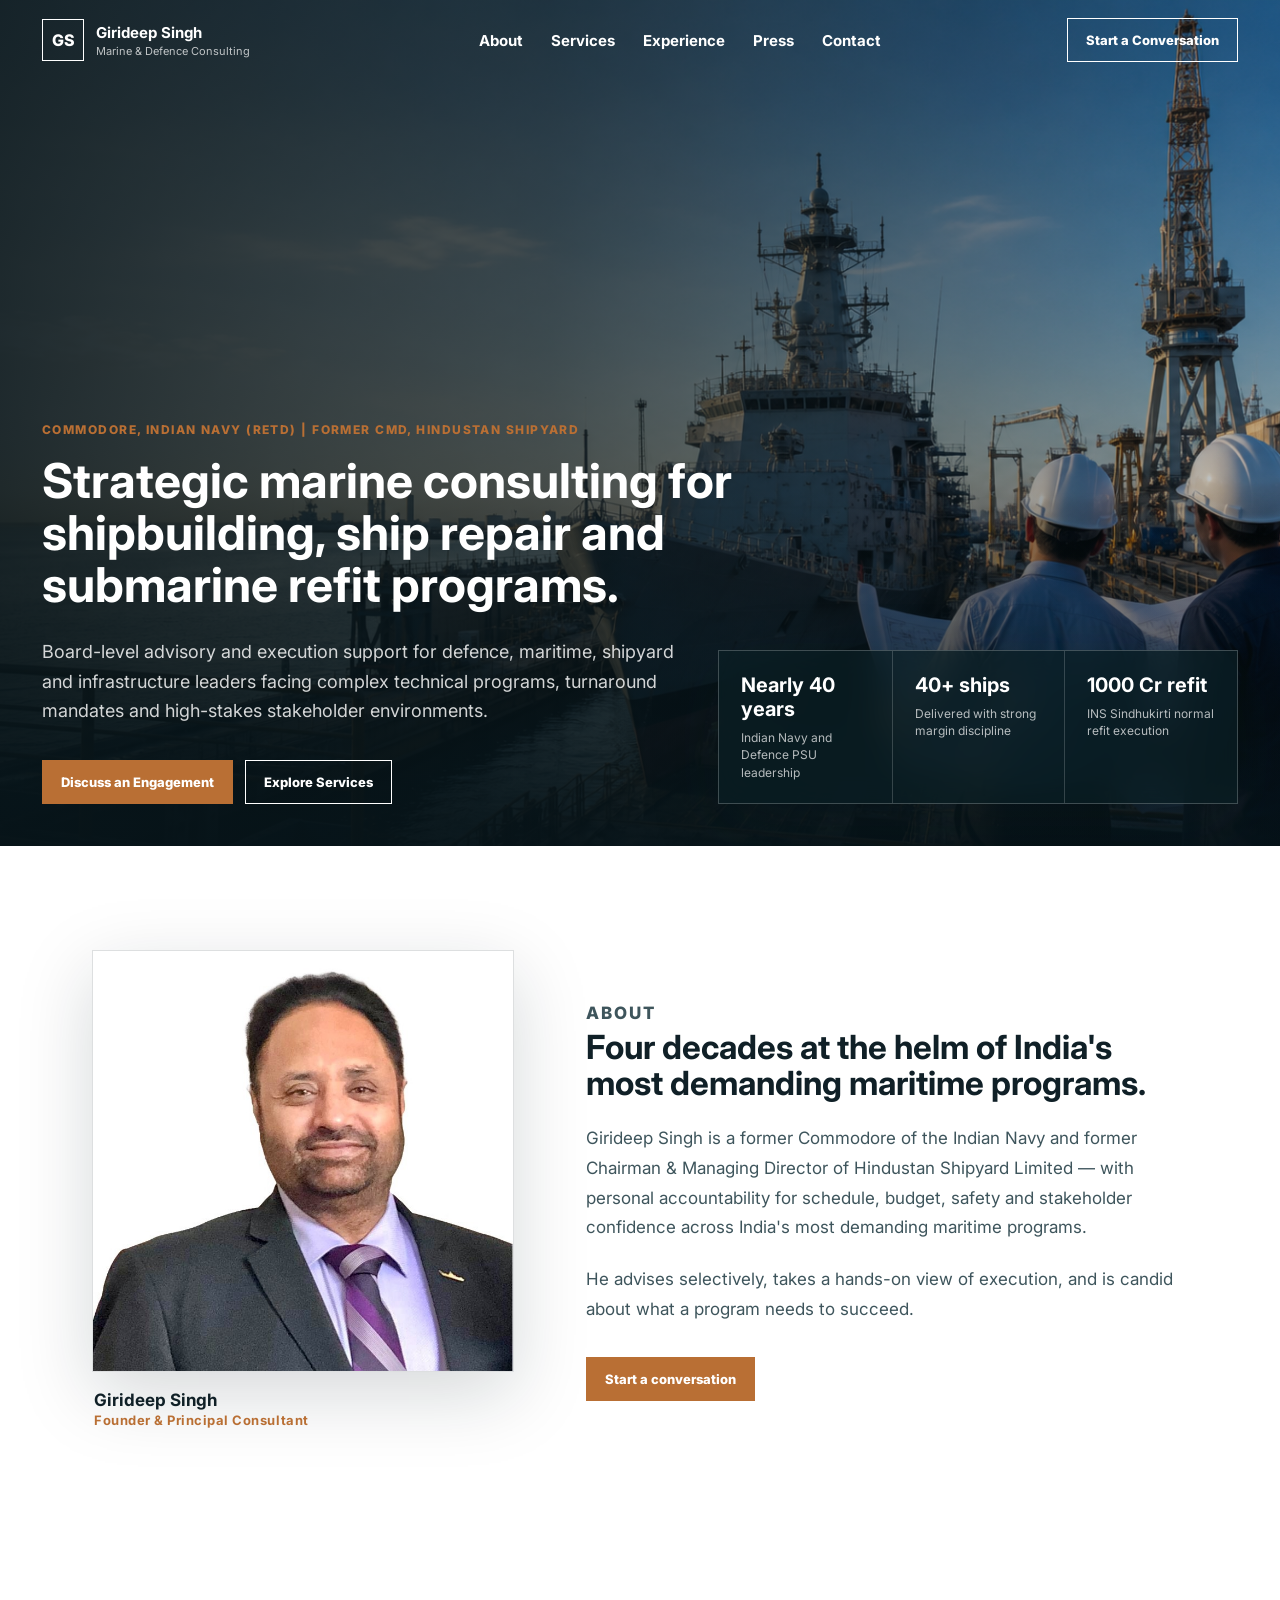
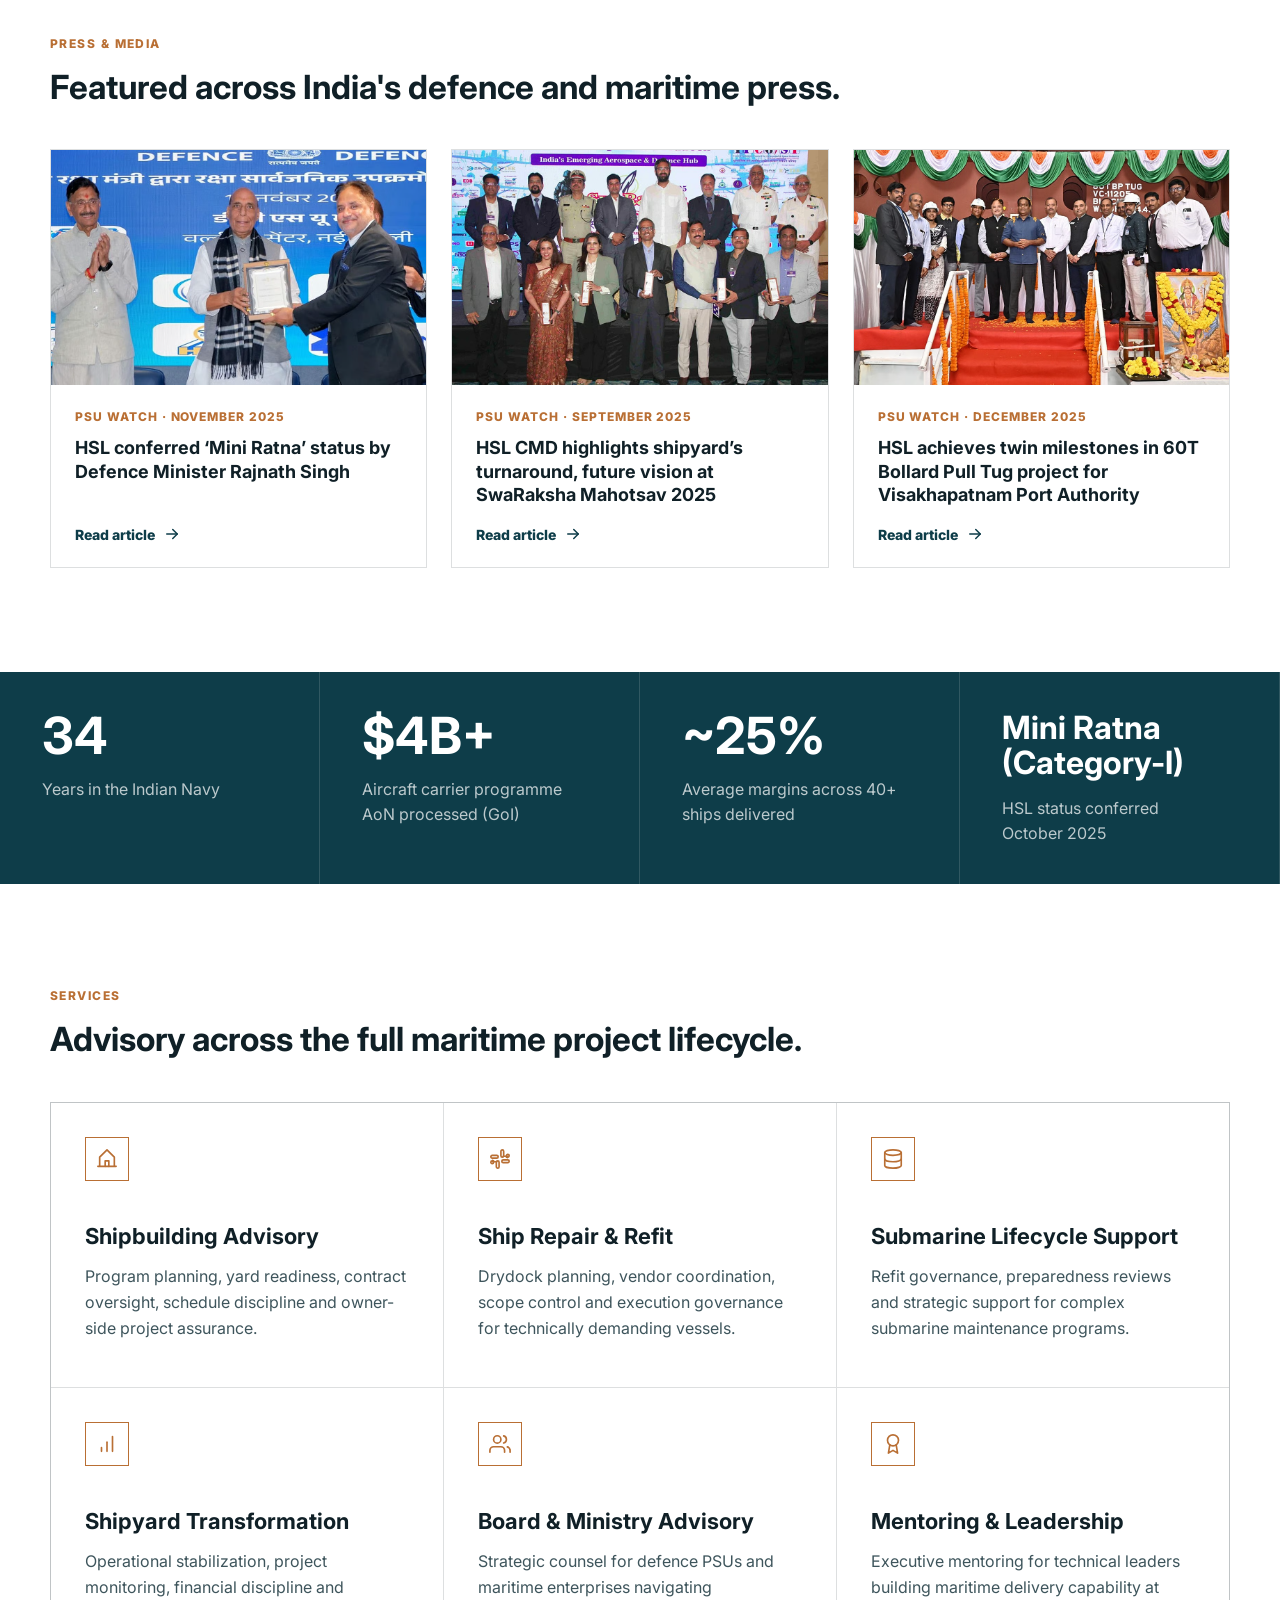
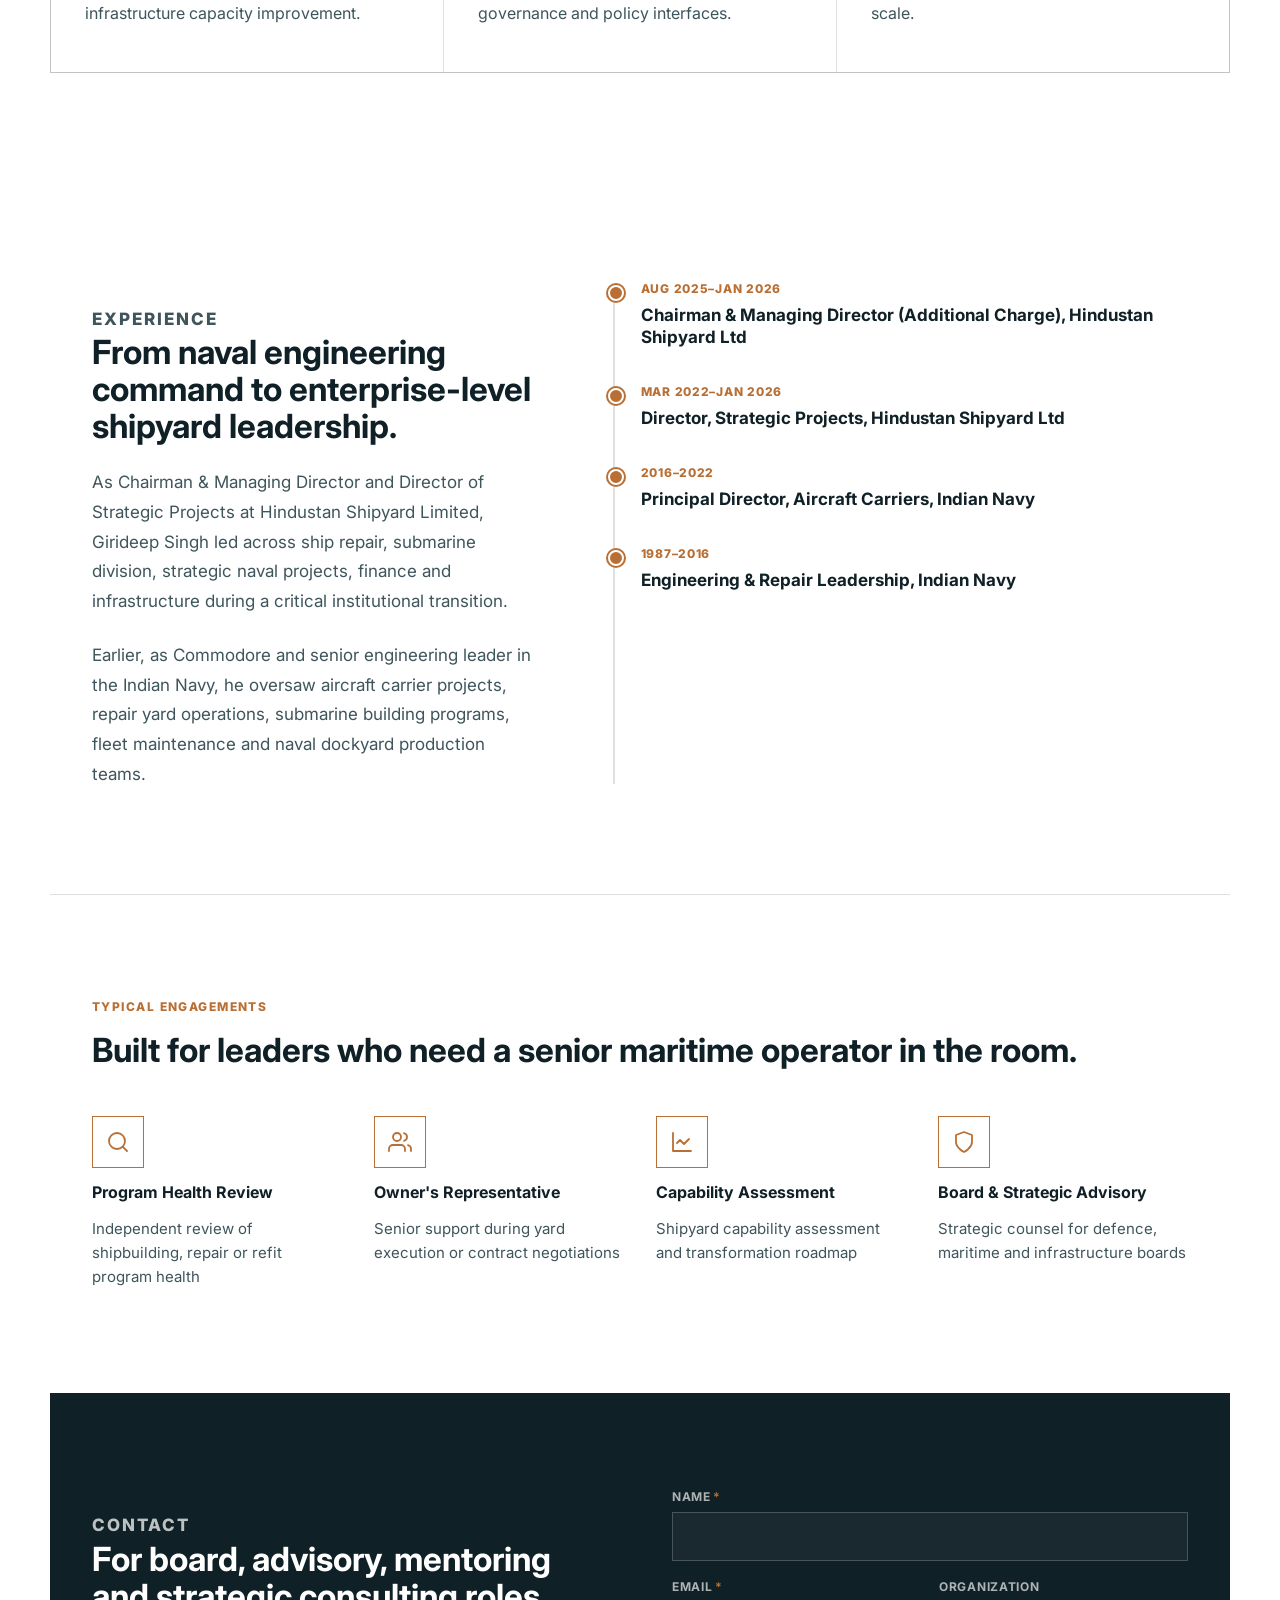
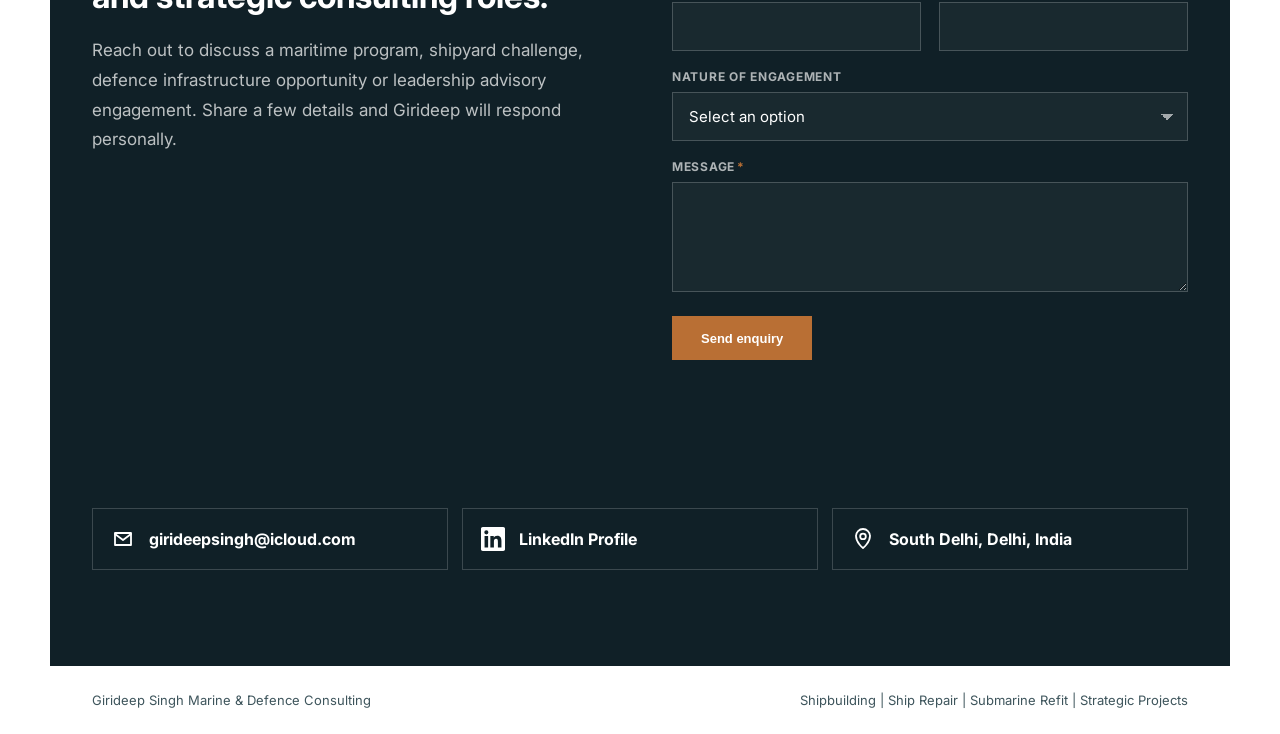
==== index.html @ 98d208cf "Redesign experience timeline with vertical line and copper dot markers Co-Authored-By: Claude Sonnet" ====
<!doctype html>
<html lang="en">
  <head>
    <meta charset="utf-8" />
    <meta name="viewport" content="width=device-width, initial-scale=1" />
    <title>Girideep Singh | Marine, Defence & Shipyard Consulting</title>
    <meta
      name="description"
      content="Board-level marine consulting for shipbuilding, ship repair, submarine refit, defence maritime projects, and shipyard transformation."
    />
    <link rel="preconnect" href="https://fonts.googleapis.com" />
    <link rel="preconnect" href="https://fonts.gstatic.com" crossorigin />
    <link
      href="https://fonts.googleapis.com/css2?family=Inter:wght@400;500;600;700;800&display=swap"
      rel="stylesheet"
    />
    <link rel="stylesheet" href="styles.css?v=16" />
  </head>
  <body>
    <header class="site-header" data-header>
      <a class="brand" href="#top" aria-label="Girideep Singh home">
        <span class="brand-mark">GS</span>
        <span>
          <strong>Girideep Singh</strong>
          <small>Marine & Defence Consulting</small>
        </span>
      </a>
      <nav class="nav" aria-label="Main navigation">
        <a href="#about">About</a>
        <a href="#services">Services</a>
        <a href="#experience">Experience</a>
        <a href="#press">Press</a>
        <a href="#contact">Contact</a>
      </nav>
      <a class="header-cta" href="#contact">Start a Conversation</a>
      <button class="menu-button" type="button" data-menu-button aria-label="Open menu">
        <span></span>
        <span></span>
      </button>
    </header>

    <main id="top">
      <section class="hero" aria-labelledby="hero-title">
        <img class="hero-image" src="assets/shipyard-hero.png" alt="Shipyard drydock with vessel repair work underway" />
        <div class="hero-scrim"></div>
        <div class="hero-content">
          <p class="eyebrow">Commodore, Indian Navy (Retd) | Former CMD, Hindustan Shipyard</p>
          <h1 id="hero-title">Strategic marine consulting for shipbuilding, ship repair and submarine refit programs.</h1>
          <p class="hero-copy">
            Board-level advisory and execution support for defence, maritime, shipyard and infrastructure leaders facing
            complex technical programs, turnaround mandates and high-stakes stakeholder environments.
          </p>
          <div class="hero-actions">
            <a class="button primary" href="#contact">Discuss an Engagement</a>
            <a class="button secondary" href="#services">Explore Services</a>
          </div>
        </div>
        <aside class="hero-panel" aria-label="Selected credentials">
          <div>
            <strong>Nearly 40 years</strong>
            <span>Indian Navy and Defence PSU leadership</span>
          </div>
          <div>
            <strong>40+ ships</strong>
            <span>Delivered with strong margin discipline</span>
          </div>
          <div>
            <strong>1000 Cr refit</strong>
            <span>INS Sindhukirti normal refit execution</span>
          </div>
        </aside>
      </section>

      <section class="section about" id="about" aria-labelledby="about-title">
        <figure class="about-portrait">
          <img src="assets/girideep-portrait.jpeg" alt="Portrait of Girideep Singh" width="560" height="560" />
          <figcaption>
            <strong>Girideep Singh</strong>
            <span>Founder &amp; Principal Consultant</span>
          </figcaption>
        </figure>
        <div class="about-copy">
          <p class="section-kicker">About</p>
          <h2 id="about-title">Four decades at the helm of India's most demanding maritime programs.</h2>
          <p>
            Girideep Singh is a former Commodore of the Indian Navy and former Chairman &amp; Managing Director of
            Hindustan Shipyard Limited &mdash; with personal accountability for schedule, budget, safety and
            stakeholder confidence across India's most demanding maritime programs.
          </p>
          <p>
            He advises selectively, takes a hands-on view of execution, and is candid about what a program needs to
            succeed.
          </p>
          <a class="button primary" href="#contact">Start a conversation</a>
        </div>
      </section>

      <section class="section press" id="press" aria-labelledby="press-title">
        <div class="section-heading">
          <p class="section-kicker">Press &amp; Media</p>
          <h2 id="press-title">Featured across India's defence and maritime press.</h2>
        </div>
        <!--
          TO ADD AN ARTICLE: duplicate one <article class="press-card"> block below and edit:
            1. href="..."           -> the full article URL
            2. img src="assets/..." -> add the image file to the assets/ folder, then point here
            3. img alt="..."        -> short description of the image
            4. .press-source        -> "Publication name · Month YYYY"
            5. <h3>                  -> the article headline
          Cards with no image yet will show a clean placeholder tile (no broken image).
        -->
        <div class="press-grid">
          <article class="press-card">
            <a
              href="https://psuwatch.com/defencewatch/hsl-conferred-mini-ratna-status-by-defence-minister-rajnath-singh"
              target="_blank"
              rel="noopener noreferrer"
            >
              <span class="press-thumb">
                <img
                  src="assets/mini_ratna_article_photo.avif"
                  alt="Hindustan Shipyard Limited conferred Mini Ratna status by Defence Minister Rajnath Singh"
                  loading="lazy"
                  onerror="this.remove()"
                />
              </span>
              <span class="press-body">
                <span class="press-source">PSU Watch · November 2025</span>
                <span class="press-headline">HSL conferred &lsquo;Mini Ratna&rsquo; status by Defence Minister Rajnath Singh</span>
                <span class="press-link">
                  Read article
                  <svg aria-hidden="true" viewBox="0 0 24 24"><path d="M5 12h14" /><path d="m13 6 6 6-6 6" /></svg>
                </span>
              </span>
            </a>
          </article>
          <article class="press-card">
            <a
              href="https://psuwatch.com/newsupdates/hsl-cmd-highlights-shipyards-turnaround-future-vision-at-swaraksha-mahotsav-2025"
              target="_blank"
              rel="noopener noreferrer"
            >
              <span class="press-thumb">
                <img
                  src="assets/hsl-vision.avif"
                  alt="HSL CMD Girideep Singh addressing SwaRaksha Mahotsav 2025"
                  loading="lazy"
                  onerror="this.remove()"
                />
              </span>
              <span class="press-body">
                <span class="press-source">PSU Watch · September 2025</span>
                <span class="press-headline">HSL CMD highlights shipyard&rsquo;s turnaround, future vision at SwaRaksha Mahotsav 2025</span>
                <span class="press-link">
                  Read article
                  <svg aria-hidden="true" viewBox="0 0 24 24"><path d="M5 12h14" /><path d="m13 6 6 6-6 6" /></svg>
                </span>
              </span>
            </a>
          </article>
          <article class="press-card">
            <a
              href="https://psuwatch.com/newsupdates/hsl-achieves-twin-milestones-in-60t-bollard-pull-tug-project-for-visakhapatnam-port-authority"
              target="_blank"
              rel="noopener noreferrer"
            >
              <span class="press-thumb">
                <img
                  src="assets/hsl-boat-tug.avif"
                  alt="HSL 60T bollard pull tug for Visakhapatnam Port Authority"
                  loading="lazy"
                  onerror="this.remove()"
                />
              </span>
              <span class="press-body">
                <span class="press-source">PSU Watch · December 2025</span>
                <span class="press-headline">HSL achieves twin milestones in 60T Bollard Pull Tug project for Visakhapatnam Port Authority</span>
                <span class="press-link">
                  Read article
                  <svg aria-hidden="true" viewBox="0 0 24 24"><path d="M5 12h14" /><path d="m13 6 6 6-6 6" /></svg>
                </span>
              </span>
            </a>
          </article>
        </div>
      </section>

      <section class="credentials" id="credentials" aria-label="Proof points">
        <div class="metric">
          <strong>34</strong>
          <span>Years in the Indian Navy</span>
        </div>
        <div class="metric">
          <strong>$4B+</strong>
          <span>Aircraft carrier programme AoN processed (GoI)</span>
        </div>
        <div class="metric">
          <strong>~25%</strong>
          <span>Average margins across 40+ ships delivered</span>
        </div>
        <div class="metric">
          <strong class="metric-text">Mini Ratna (Category-I)</strong>
          <span>HSL status conferred October 2025</span>
        </div>
      </section>

      <section class="section services" id="services" aria-labelledby="services-title">
        <div class="section-heading">
          <p class="section-kicker">Services</p>
          <h2 id="services-title">Advisory across the full maritime project lifecycle.</h2>
        </div>
        <div class="service-grid">
          <article class="service-card">
            <span class="service-icon" aria-hidden="true">
              <svg viewBox="0 0 24 24"><path d="M2 20h20M4 20V10l8-8 8 8v10"/><path d="M10 20v-6h4v6"/></svg>
            </span>
            <h3>Shipbuilding Advisory</h3>
            <p>Program planning, yard readiness, contract oversight, schedule discipline and owner-side project assurance.</p>
          </article>
          <article class="service-card">
            <span class="service-icon" aria-hidden="true">
              <svg viewBox="0 0 24 24"><path d="M14.5 10c-.83 0-1.5-.67-1.5-1.5v-5c0-.83.67-1.5 1.5-1.5s1.5.67 1.5 1.5v5c0 .83-.67 1.5-1.5 1.5z"/><path d="M20.5 10H19V8.5c0-.83.67-1.5 1.5-1.5s1.5.67 1.5 1.5-.67 1.5-1.5 1.5z"/><path d="M9.5 14c.83 0 1.5.67 1.5 1.5v5c0 .83-.67 1.5-1.5 1.5S8 21.33 8 20.5v-5c0-.83.67-1.5 1.5-1.5z"/><path d="M3.5 14H5v1.5c0 .83-.67 1.5-1.5 1.5S2 16.33 2 15.5 2.67 14 3.5 14z"/><path d="M14 14.5c0-.83.67-1.5 1.5-1.5h5c.83 0 1.5.67 1.5 1.5s-.67 1.5-1.5 1.5h-5c-.83 0-1.5-.67-1.5-1.5z"/><path d="M15.5 9H20v1.5"/><path d="M10 9.5c0 .83-.67 1.5-1.5 1.5h-5C2.67 11 2 10.33 2 9.5S2.67 8 3.5 8h5c.83 0 1.5.67 1.5 1.5z"/><path d="M8.5 15H4v-1.5"/></svg>
            </span>
            <h3>Ship Repair &amp; Refit</h3>
            <p>Drydock planning, vendor coordination, scope control and execution governance for technically demanding vessels.</p>
          </article>
          <article class="service-card">
            <span class="service-icon" aria-hidden="true">
              <svg viewBox="0 0 24 24"><ellipse cx="12" cy="5" rx="9" ry="3"/><path d="M3 5v14c0 1.66 4.03 3 9 3s9-1.34 9-3V5"/><path d="M3 12c0 1.66 4.03 3 9 3s9-1.34 9-3"/></svg>
            </span>
            <h3>Submarine Lifecycle Support</h3>
            <p>Refit governance, preparedness reviews and strategic support for complex submarine maintenance programs.</p>
          </article>
          <article class="service-card">
            <span class="service-icon" aria-hidden="true">
              <svg viewBox="0 0 24 24"><path d="M12 20V10"/><path d="M18 20V4"/><path d="M6 20v-4"/></svg>
            </span>
            <h3>Shipyard Transformation</h3>
            <p>Operational stabilization, project monitoring, financial discipline and infrastructure capacity improvement.</p>
          </article>
          <article class="service-card">
            <span class="service-icon" aria-hidden="true">
              <svg viewBox="0 0 24 24"><path d="M17 21v-2a4 4 0 0 0-4-4H5a4 4 0 0 0-4 4v2"/><circle cx="9" cy="7" r="4"/><path d="M23 21v-2a4 4 0 0 0-3-3.87"/><path d="M16 3.13a4 4 0 0 1 0 7.75"/></svg>
            </span>
            <h3>Board &amp; Ministry Advisory</h3>
            <p>Strategic counsel for defence PSUs and maritime enterprises navigating governance and policy interfaces.</p>
          </article>
          <article class="service-card">
            <span class="service-icon" aria-hidden="true">
              <svg viewBox="0 0 24 24"><circle cx="12" cy="8" r="6"/><path d="M15.477 12.89 17 22l-5-3-5 3 1.523-9.11"/></svg>
            </span>
            <h3>Mentoring &amp; Leadership</h3>
            <p>Executive mentoring for technical leaders building maritime delivery capability at scale.</p>
          </article>
        </div>
      </section>

      <section class="section profile" id="experience">
        <div class="profile-copy">
          <p class="section-kicker">Experience</p>
          <h2>From naval engineering command to enterprise-level shipyard leadership.</h2>
          <p>
            As Chairman &amp; Managing Director and Director of Strategic Projects at Hindustan Shipyard Limited, Girideep
            Singh led across ship repair, submarine division, strategic naval projects, finance and infrastructure during
            a critical institutional transition.
          </p>
          <p>
            Earlier, as Commodore and senior engineering leader in the Indian Navy, he oversaw aircraft carrier projects,
            repair yard operations, submarine building programs, fleet maintenance and naval dockyard production teams.
          </p>
        </div>
        <div class="timeline" aria-label="Career highlights">
          <div class="timeline-item">
            <time>Aug 2025–Jan 2026</time>
            <h3>Chairman &amp; Managing Director (Additional Charge), Hindustan Shipyard Ltd</h3>
          </div>
          <div class="timeline-item">
            <time>Mar 2022–Jan 2026</time>
            <h3>Director, Strategic Projects, Hindustan Shipyard Ltd</h3>
          </div>
          <div class="timeline-item">
            <time>2016–2022</time>
            <h3>Principal Director, Aircraft Carriers, Indian Navy</h3>
          </div>
          <div class="timeline-item">
            <time>1987–2016</time>
            <h3>Engineering &amp; Repair Leadership, Indian Navy</h3>
          </div>
        </div>
      </section>

      <section class="section engagement">
        <p class="section-kicker">Typical Engagements</p>
        <h2>Built for leaders who need a senior maritime operator in the room.</h2>
        <div class="engagement-list">
          <div class="engagement-item">
            <span class="engagement-icon">
              <svg viewBox="0 0 24 24" aria-hidden="true"><circle cx="11" cy="11" r="8"/><path d="m21 21-4.35-4.35"/></svg>
            </span>
            <strong>Program Health Review</strong>
            <p>Independent review of shipbuilding, repair or refit program health</p>
          </div>
          <div class="engagement-item">
            <span class="engagement-icon">
              <svg viewBox="0 0 24 24" aria-hidden="true"><path d="M17 21v-2a4 4 0 0 0-4-4H5a4 4 0 0 0-4 4v2"/><circle cx="9" cy="7" r="4"/><path d="M23 21v-2a4 4 0 0 0-3-3.87"/><path d="M16 3.13a4 4 0 0 1 0 7.75"/></svg>
            </span>
            <strong>Owner's Representative</strong>
            <p>Senior support during yard execution or contract negotiations</p>
          </div>
          <div class="engagement-item">
            <span class="engagement-icon">
              <svg viewBox="0 0 24 24" aria-hidden="true"><path d="M3 3v18h18"/><path d="m19 9-5 5-4-4-3 3"/></svg>
            </span>
            <strong>Capability Assessment</strong>
            <p>Shipyard capability assessment and transformation roadmap</p>
          </div>
          <div class="engagement-item">
            <span class="engagement-icon">
              <svg viewBox="0 0 24 24" aria-hidden="true"><path d="M12 22s8-4 8-10V5l-8-3-8 3v7c0 6 8 10 8 10z"/></svg>
            </span>
            <strong>Board &amp; Strategic Advisory</strong>
            <p>Strategic counsel for defence, maritime and infrastructure boards</p>
          </div>
        </div>
      </section>

      <section class="contact" id="contact">
        <div class="contact-intro">
          <p class="section-kicker">Contact</p>
          <h2>For board, advisory, mentoring and strategic consulting roles.</h2>
          <p>
            Reach out to discuss a maritime program, shipyard challenge, defence infrastructure opportunity or leadership
            advisory engagement. Share a few details and Girideep will respond personally.
          </p>
        </div>

        <form class="contact-form" data-contact-form action="https://formspree.io/f/xjgqkaga" method="POST" novalidate>
          <div class="form-row">
            <label for="cf-name">Name<span aria-hidden="true">*</span></label>
            <input id="cf-name" name="name" type="text" autocomplete="name" required />
          </div>
          <div class="form-grid">
            <div class="form-row">
              <label for="cf-email">Email<span aria-hidden="true">*</span></label>
              <input id="cf-email" name="email" type="email" autocomplete="email" required />
            </div>
            <div class="form-row">
              <label for="cf-org">Organization</label>
              <input id="cf-org" name="organization" type="text" autocomplete="organization" />
            </div>
          </div>
          <div class="form-row">
            <label for="cf-type">Nature of engagement</label>
            <select id="cf-type" name="engagement_type">
              <option value="" selected>Select an option</option>
              <option>Shipbuilding advisory</option>
              <option>Ship repair &amp; refit</option>
              <option>Submarine lifecycle support</option>
              <option>Shipyard transformation</option>
              <option>Board &amp; ministry advisory</option>
              <option>Mentoring &amp; leadership</option>
              <option>Other</option>
            </select>
          </div>
          <div class="form-row">
            <label for="cf-message">Message<span aria-hidden="true">*</span></label>
            <textarea id="cf-message" name="message" rows="4" required></textarea>
          </div>
          <button class="button primary" type="submit" data-submit>Send enquiry</button>
          <p class="form-status" data-form-status role="status" aria-live="polite"></p>
        </form>

        <div class="contact-panel">
          <a class="contact-link" href="mailto:girideepsingh@icloud.com" aria-label="Email Girideep Singh">
            <svg aria-hidden="true" viewBox="0 0 24 24">
              <path d="M4 6h16v12H4z" />
              <path d="m4 7 8 6 8-6" />
            </svg>
            <span>girideepsingh@icloud.com</span>
          </a>
          <a
            class="contact-link"
            href="https://www.linkedin.com/in/girideep-singh-464a3b51/"
            aria-label="Girideep Singh on LinkedIn"
          >
            <svg class="linkedin-icon" aria-hidden="true" viewBox="0 0 24 24">
              <path d="M20.45 20.45h-3.55v-5.57c0-1.33-.03-3.04-1.85-3.04-1.85 0-2.14 1.45-2.14 2.94v5.67H9.35V9h3.41v1.56h.05c.48-.9 1.64-1.85 3.37-1.85 3.6 0 4.27 2.37 4.27 5.46v6.28ZM5.34 7.43a2.06 2.06 0 1 1 0-4.12 2.06 2.06 0 0 1 0 4.12Zm1.78 13.02H3.56V9h3.56v11.45ZM22.23 0H1.77C.79 0 0 .77 0 1.72v20.56C0 23.23.79 24 1.77 24h20.46c.98 0 1.77-.77 1.77-1.72V1.72C24 .77 23.21 0 22.23 0Z" />
            </svg>
            <span>LinkedIn Profile</span>
          </a>
          <p class="contact-location">
            <svg aria-hidden="true" viewBox="0 0 24 24">
              <path d="M12 21s7-5.4 7-12a7 7 0 1 0-14 0c0 6.6 7 12 7 12Z" />
              <path d="M12 12.2a2.8 2.8 0 1 0 0-5.6 2.8 2.8 0 0 0 0 5.6Z" />
            </svg>
            <span>South Delhi, Delhi, India</span>
          </p>
        </div>
      </section>
    </main>

    <footer class="footer">
      <span>Girideep Singh Marine & Defence Consulting</span>
      <span>Shipbuilding | Ship Repair | Submarine Refit | Strategic Projects</span>
    </footer>

    <script src="script.js?v=3"></script>
  </body>
</html>
---- styles.css ----
:root {
  --ink: #102027;
  --ink-soft: #3e555c;
  --paper: #f5f4ef;
  --panel: #ffffff;
  --line: rgba(16, 32, 39, 0.14);
  --steel: #607078;
  --copper: #b96f34;
  --harbor: #0e3d49;
  --foam: #dce8e8;
  --shadow: 0 22px 70px rgba(14, 29, 35, 0.17);
}

* {
  box-sizing: border-box;
}

html {
  scroll-behavior: smooth;
}

body {
  margin: 0;
  font-family: "Inter", system-ui, -apple-system, BlinkMacSystemFont, "Segoe UI", sans-serif;
  color: var(--ink);
  background: #fff;
}

a {
  color: inherit;
  text-decoration: none;
}

.site-header {
  position: fixed;
  inset: 0 0 auto;
  z-index: 10;
  display: flex;
  align-items: center;
  justify-content: space-between;
  gap: 24px;
  padding: 18px 42px;
  color: #fff;
  transition: background 180ms ease, box-shadow 180ms ease, color 180ms ease;
}

.site-header.is-scrolled,
.site-header.is-open {
  color: var(--ink);
  background: rgba(245, 244, 239, 0.94);
  box-shadow: 0 10px 38px rgba(16, 32, 39, 0.08);
  backdrop-filter: blur(14px);
}

.brand {
  display: inline-flex;
  align-items: center;
  gap: 12px;
  min-width: 250px;
}

.brand-mark {
  display: grid;
  width: 42px;
  height: 42px;
  place-items: center;
  border: 1px solid currentColor;
  font-weight: 800;
  letter-spacing: 0;
}

.brand strong,
.brand small {
  display: block;
}

.brand strong {
  font-size: 15px;
}

.brand small {
  margin-top: 2px;
  color: currentColor;
  font-size: 11px;
  opacity: 0.72;
}

.nav {
  display: flex;
  align-items: center;
  justify-content: center;
  gap: 28px;
  font-size: 15px;
  font-weight: 700;
}

.header-cta,
.button {
  display: inline-flex;
  min-height: 44px;
  align-items: center;
  justify-content: center;
  border: 1px solid currentColor;
  padding: 0 18px;
  font-size: 13px;
  font-weight: 800;
}

.menu-button {
  display: none;
}

.hero {
  position: relative;
  display: grid;
  min-height: 94vh;
  align-items: end;
  overflow: hidden;
  padding: 132px 42px 42px;
  color: #fff;
}

.hero-image,
.hero-scrim {
  position: absolute;
  inset: 0;
  width: 100%;
  height: 100%;
}

.hero-image {
  object-fit: cover;
}

.hero-scrim {
  background:
    linear-gradient(90deg, rgba(7, 20, 25, 0.9) 0%, rgba(7, 20, 25, 0.7) 43%, rgba(7, 20, 25, 0.22) 100%),
    linear-gradient(0deg, rgba(7, 20, 25, 0.82) 0%, rgba(7, 20, 25, 0) 42%);
}

.hero-content {
  position: relative;
  z-index: 1;
  max-width: 780px;
  padding-bottom: 0;
}

.eyebrow,
.section-kicker {
  margin: 0 0 18px;
  color: var(--copper);
  font-size: 12px;
  font-weight: 800;
  letter-spacing: 0.12em;
  text-transform: uppercase;
}

.hero h1 {
  max-width: 860px;
  margin: 0;
  font-size: clamp(28px, 3.8vw, 48px);
  line-height: 1.08;
  letter-spacing: 0;
}

.hero-copy {
  max-width: 660px;
  margin: 26px 0 0;
  color: rgba(255, 255, 255, 0.82);
  font-size: 18px;
  line-height: 1.65;
}

.hero-actions {
  display: flex;
  flex-wrap: wrap;
  gap: 12px;
  margin-top: 34px;
}

.button.primary {
  border-color: var(--copper);
  background: var(--copper);
  color: #fff;
}

.button.secondary {
  color: #fff;
}

.hero-panel {
  position: absolute;
  z-index: 2;
  right: 42px;
  bottom: 42px;
  display: grid;
  width: min(520px, calc(100% - 84px));
  grid-template-columns: repeat(3, 1fr);
  border: 1px solid rgba(255, 255, 255, 0.22);
  background: rgba(11, 31, 37, 0.72);
  box-shadow: var(--shadow);
  backdrop-filter: blur(16px);
}

.hero-panel div {
  padding: 22px;
}

.hero-panel div + div {
  border-left: 1px solid rgba(255, 255, 255, 0.18);
}

.hero-panel strong,
.hero-panel span {
  display: block;
}

.hero-panel strong {
  font-size: 20px;
}

.hero-panel span {
  margin-top: 8px;
  color: rgba(255, 255, 255, 0.7);
  font-size: 12px;
  line-height: 1.45;
}

.section {
  padding: 104px 42px;
}


.section-heading,
.profile,
.engagement,
.contact,
.footer {
  width: min(1180px, 100%);
  margin: 0 auto;
}

h2 {
  margin: 0;
  font-size: clamp(22px, 2.6vw, 36px);
  line-height: 1.1;
  letter-spacing: 0;
}

.profile-copy p,
.contact p {
  margin: 0;
  color: var(--ink-soft);
  font-size: 17px;
  line-height: 1.75;
}

.about {
  display: grid;
  grid-template-columns: minmax(0, 0.7fr) minmax(0, 1fr);
  gap: 72px;
  align-items: center;
  width: min(1180px, 100%);
  margin: 0 auto;
}

.about-portrait {
  position: relative;
  margin: 0;
  padding: 0;
}

.about-portrait img {
  display: block;
  width: 100%;
  height: auto;
  border: 1px solid var(--line);
  background: #fff;
  box-shadow: var(--shadow);
}


.about-portrait figcaption {
  display: flex;
  flex-direction: column;
  gap: 2px;
  margin-top: 18px;
  padding-left: 2px;
}

.about-portrait figcaption strong {
  font-size: 17px;
}

.about-portrait figcaption span {
  color: var(--copper);
  font-size: 13px;
  font-weight: 700;
  letter-spacing: 0.04em;
}

.about-copy p {
  margin: 22px 0 0;
  color: var(--ink-soft);
  font-size: 17px;
  line-height: 1.75;
}

.about-copy .button {
  margin-top: 32px;
}

.services {
  background: #fff;
}

.section-heading {
  margin-bottom: 44px;
}

.service-grid {
  display: grid;
  width: min(1180px, 100%);
  grid-template-columns: repeat(3, minmax(0, 1fr));
  gap: 1px;
  margin: 0 auto;
  background: var(--line);
  border: 1px solid var(--line);
}

.service-card {
  min-height: 284px;
  padding: 34px;
  background: #fff;
}

.service-icon {
  display: flex;
  width: 44px;
  height: 44px;
  align-items: center;
  justify-content: center;
  border: 1px solid var(--copper);
  color: var(--copper);
}

.service-icon svg {
  width: 22px;
  height: 22px;
  fill: none;
  stroke: currentColor;
  stroke-width: 1.8;
  stroke-linecap: round;
  stroke-linejoin: round;
}

.service-card h3 {
  margin: 42px 0 14px;
  font-size: 22px;
  letter-spacing: 0;
}

.service-card p {
  margin: 0;
  color: var(--ink-soft);
  line-height: 1.65;
}

.credentials {
  display: grid;
  grid-template-columns: repeat(4, 1fr);
  background: var(--harbor);
  color: #fff;
}

.metric {
  min-height: 198px;
  padding: 38px 42px;
  border-right: 1px solid rgba(255, 255, 255, 0.14);
}

.metric strong {
  display: block;
  font-size: clamp(34px, 4vw, 54px);
  line-height: 1;
}

.metric strong.metric-text {
  font-size: clamp(24px, 2.6vw, 32px);
  line-height: 1.1;
}

.metric span {
  display: block;
  max-width: 220px;
  margin-top: 16px;
  color: rgba(255, 255, 255, 0.72);
  line-height: 1.55;
}

.profile {
  display: grid;
  grid-template-columns: minmax(0, 0.78fr) minmax(0, 1fr);
  gap: 72px;
}

.profile-copy p {
  margin-top: 24px;
}

.timeline {
  position: relative;
  padding-left: 28px;
}

.timeline::before {
  content: "";
  position: absolute;
  left: 0;
  top: 6px;
  bottom: 6px;
  width: 2px;
  background: var(--line);
}

.timeline-item {
  position: relative;
  padding-bottom: 36px;
}

.timeline-item:last-child {
  padding-bottom: 0;
}

.timeline-item::before {
  content: "";
  position: absolute;
  left: -33px;
  top: 4px;
  width: 12px;
  height: 12px;
  border-radius: 50%;
  background: var(--copper);
  border: 2px solid #fff;
  box-shadow: 0 0 0 2px var(--copper);
}

.timeline-item time {
  display: block;
  color: var(--copper);
  font-size: 12px;
  font-weight: 800;
  letter-spacing: 0.06em;
  text-transform: uppercase;
  margin-bottom: 8px;
}

.timeline-item h3 {
  margin: 0;
  font-size: 17px;
  line-height: 1.3;
}

.engagement {
  border-top: 1px solid var(--line);
}


.engagement-list {
  display: grid;
  grid-template-columns: repeat(4, minmax(0, 1fr));
  gap: 32px;
  margin-top: 48px;
}

.engagement-item {
  display: flex;
  flex-direction: column;
  gap: 14px;
}

.engagement-icon {
  display: flex;
  width: 52px;
  height: 52px;
  align-items: center;
  justify-content: center;
  border: 1px solid var(--copper);
  color: var(--copper);
  flex-shrink: 0;
}

.engagement-icon svg {
  width: 24px;
  height: 24px;
  fill: none;
  stroke: currentColor;
  stroke-width: 1.8;
  stroke-linecap: round;
  stroke-linejoin: round;
}

.engagement-item strong {
  font-size: 16px;
  font-weight: 700;
  color: var(--ink);
  line-height: 1.3;
}

.engagement-item p {
  margin: 0;
  color: var(--ink-soft);
  font-size: 15px;
  line-height: 1.6;
}

.press-grid {
  display: grid;
  width: min(1180px, 100%);
  grid-template-columns: repeat(3, minmax(0, 1fr));
  gap: 24px;
  margin: 0 auto;
}

.press-card {
  background: #fff;
  border: 1px solid var(--line);
  transition: box-shadow 180ms ease, transform 180ms ease;
}

.press-card:hover {
  box-shadow: var(--shadow);
  transform: translateY(-3px);
}

.press-card a {
  display: flex;
  flex-direction: column;
  height: 100%;
}

.press-thumb {
  display: block;
  aspect-ratio: 16 / 10;
  overflow: hidden;
  /* Placeholder tile shown until an image is added (or if it fails to load). */
  background: linear-gradient(135deg, var(--harbor), var(--steel));
}

.press-thumb img {
  display: block;
  width: 100%;
  height: 100%;
  object-fit: cover;
}

.press-body {
  display: flex;
  flex: 1;
  flex-direction: column;
  gap: 12px;
  padding: 24px;
}

.press-source {
  color: var(--copper);
  font-size: 12px;
  font-weight: 800;
  letter-spacing: 0.08em;
  text-transform: uppercase;
}

.press-headline {
  font-size: 18px;
  font-weight: 700;
  line-height: 1.32;
}

.press-link {
  display: inline-flex;
  align-items: center;
  gap: 8px;
  margin-top: auto;
  padding-top: 6px;
  color: var(--harbor);
  font-size: 14px;
  font-weight: 800;
}

.press-link svg {
  width: 18px;
  height: 18px;
  fill: none;
  stroke: currentColor;
  stroke-width: 2;
  stroke-linecap: round;
  stroke-linejoin: round;
  transition: transform 160ms ease;
}

.press-card:hover .press-link svg {
  transform: translateX(4px);
}


.contact {
  display: grid;
  grid-template-columns: minmax(0, 1fr) minmax(0, 1fr);
  gap: 64px;
  padding: 96px 42px;
  background: var(--ink);
  color: #fff;
}

.contact p {
  max-width: 690px;
  margin-top: 22px;
  color: rgba(255, 255, 255, 0.72);
}

.contact-panel {
  grid-column: 1 / -1;
  display: grid;
  grid-template-columns: repeat(3, minmax(0, 1fr));
  gap: 14px;
  margin-top: 24px;
}

.contact-form {
  display: grid;
  gap: 18px;
  align-content: start;
}

.form-grid {
  display: grid;
  grid-template-columns: 1fr 1fr;
  gap: 18px;
}

.form-row {
  display: grid;
  gap: 8px;
}

.form-row label {
  font-size: 12px;
  font-weight: 700;
  letter-spacing: 0.06em;
  text-transform: uppercase;
  color: rgba(255, 255, 255, 0.66);
}

.form-row label span {
  color: var(--copper);
  margin-left: 2px;
}

.form-row input,
.form-row select,
.form-row textarea {
  width: 100%;
  padding: 14px 16px;
  border: 1px solid rgba(255, 255, 255, 0.2);
  background: rgba(255, 255, 255, 0.04);
  color: #fff;
  font-family: inherit;
  font-size: 15px;
  transition: border-color 160ms ease, background 160ms ease;
}

.form-row textarea {
  resize: vertical;
  min-height: 110px;
}

.form-row select {
  appearance: none;
  background-image: linear-gradient(45deg, transparent 50%, rgba(255, 255, 255, 0.6) 50%),
    linear-gradient(135deg, rgba(255, 255, 255, 0.6) 50%, transparent 50%);
  background-position: calc(100% - 20px) center, calc(100% - 14px) center;
  background-size: 6px 6px, 6px 6px;
  background-repeat: no-repeat;
}

.form-row select option {
  color: var(--ink);
}

.form-row input:focus,
.form-row select:focus,
.form-row textarea:focus {
  outline: none;
  border-color: var(--copper);
  background: rgba(255, 255, 255, 0.08);
}

.form-row input.is-invalid,
.form-row textarea.is-invalid {
  border-color: #e2725b;
}

.contact-form .button {
  justify-self: start;
  margin-top: 6px;
  padding: 0 28px;
  cursor: pointer;
}

.contact-form .button[disabled] {
  opacity: 0.6;
  cursor: progress;
}

.form-status {
  margin: 4px 0 0;
  min-height: 20px;
  font-size: 14px;
  font-weight: 600;
}

.form-status.is-error {
  color: #f0a08e;
}

.form-status.is-success {
  color: #7fd1b9;
}

.contact-panel .contact-link,
.contact-panel .contact-location {
  margin: 0;
  padding: 18px;
  border: 1px solid rgba(255, 255, 255, 0.18);
  color: #fff;
  font-size: 16px;
  font-weight: 700;
  line-height: 1.5;
}

.contact-panel .contact-link,
.contact-panel .contact-location {
  display: flex;
  align-items: center;
  gap: 14px;
}

.contact-panel .contact-link {
  transition: border-color 160ms ease, background 160ms ease;
}

.contact-panel .contact-link:hover {
  border-color: rgba(255, 255, 255, 0.42);
  background: rgba(255, 255, 255, 0.06);
}

.contact-panel .contact-link svg,
.contact-panel .contact-location svg {
  flex: 0 0 auto;
  width: 24px;
  height: 24px;
  fill: none;
  stroke: currentColor;
  stroke-linecap: round;
  stroke-linejoin: round;
  stroke-width: 1.8;
}

.contact-panel .contact-link .linkedin-icon {
  fill: currentColor;
  stroke: none;
}

.footer {
  display: flex;
  justify-content: space-between;
  gap: 24px;
  padding: 26px 42px;
  color: var(--ink-soft);
  font-size: 13px;
}

@media (max-width: 980px) {
  .site-header {
    padding: 14px 20px;
  }

  .nav,
  .header-cta {
    display: none;
  }

  .menu-button {
    display: grid;
    width: 44px;
    height: 44px;
    place-items: center;
    border: 1px solid currentColor;
    background: transparent;
    color: currentColor;
  }

  .menu-button span {
    display: block;
    width: 18px;
    height: 2px;
    background: currentColor;
  }

  .site-header.is-open .nav {
    position: absolute;
    top: 72px;
    right: 20px;
    left: 20px;
    display: grid;
    gap: 0;
    background: var(--paper);
    box-shadow: var(--shadow);
  }

  .site-header.is-open .nav a {
    padding: 18px;
    border-bottom: 1px solid var(--line);
  }

  .hero {
    min-height: 100svh;
    padding: 112px 20px 24px;
  }

  .hero-content {
    padding-bottom: 300px;
  }

  .hero h1 {
    font-size: 30px;
    line-height: 1.1;
  }

  .hero-copy {
    font-size: 16px;
  }

  .hero-panel {
    right: 20px;
    bottom: 24px;
    width: calc(100% - 40px);
    grid-template-columns: 1fr;
  }

  .hero-panel div {
    padding: 16px;
  }

  .hero-panel div + div {
    border-top: 1px solid rgba(255, 255, 255, 0.18);
    border-left: 0;
  }

  .section {
    padding: 72px 20px;
  }

  .profile,
  .about,
  .contact {
    grid-template-columns: 1fr;
    gap: 32px;
  }

  .about-portrait {
    max-width: 380px;
  }

  .form-grid {
    grid-template-columns: 1fr;
  }

  .service-grid,
  .credentials,
  .engagement-list,
  .press-grid,
  .contact-panel {
    grid-template-columns: 1fr;
  }

  .metric {
    min-height: auto;
    border-right: 0;
    border-bottom: 1px solid rgba(255, 255, 255, 0.14);
  }


  .contact {
    padding: 72px 20px;
  }

  .footer {
    display: grid;
    padding: 24px 20px;
  }
}

@media (max-width: 520px) {
  .brand {
    min-width: 0;
  }

  .brand small {
    display: none;
  }

  .hero h1 {
    font-size: 26px;
  }

  .button {
    width: 100%;
  }
}
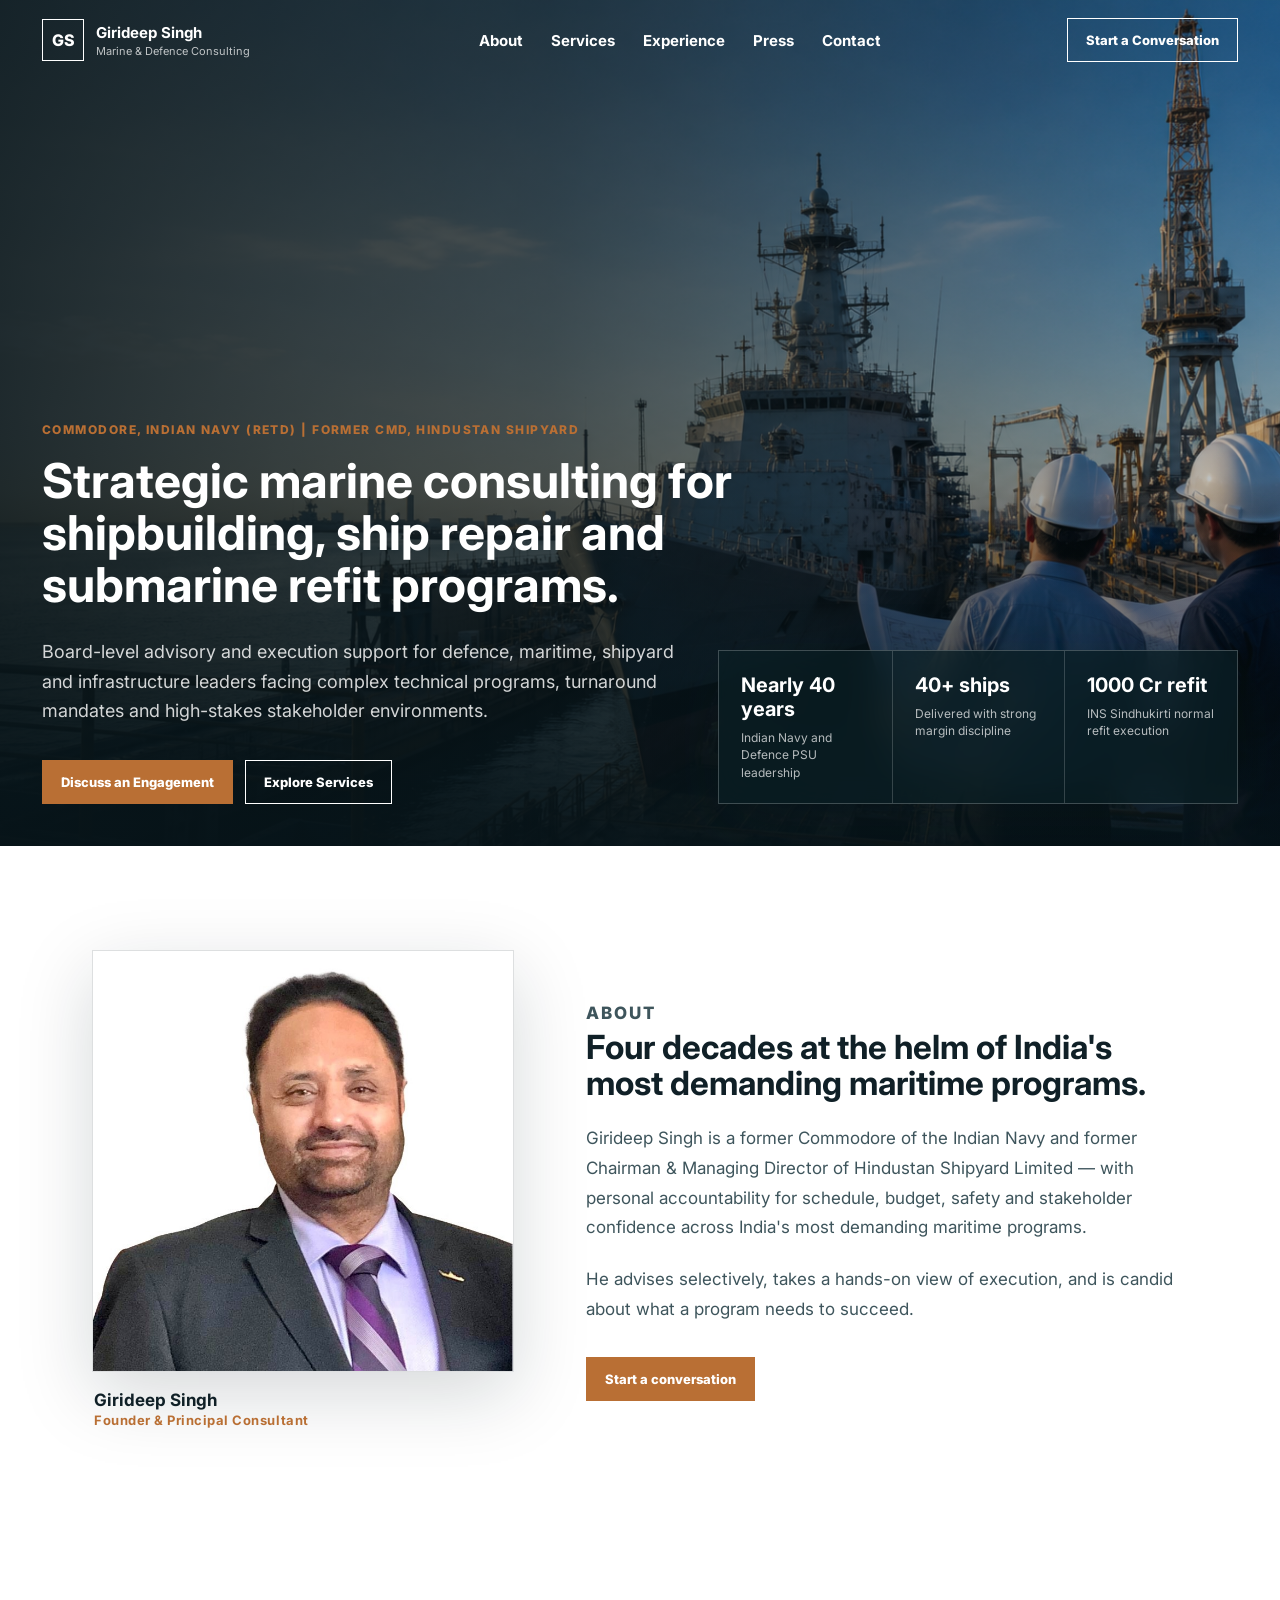
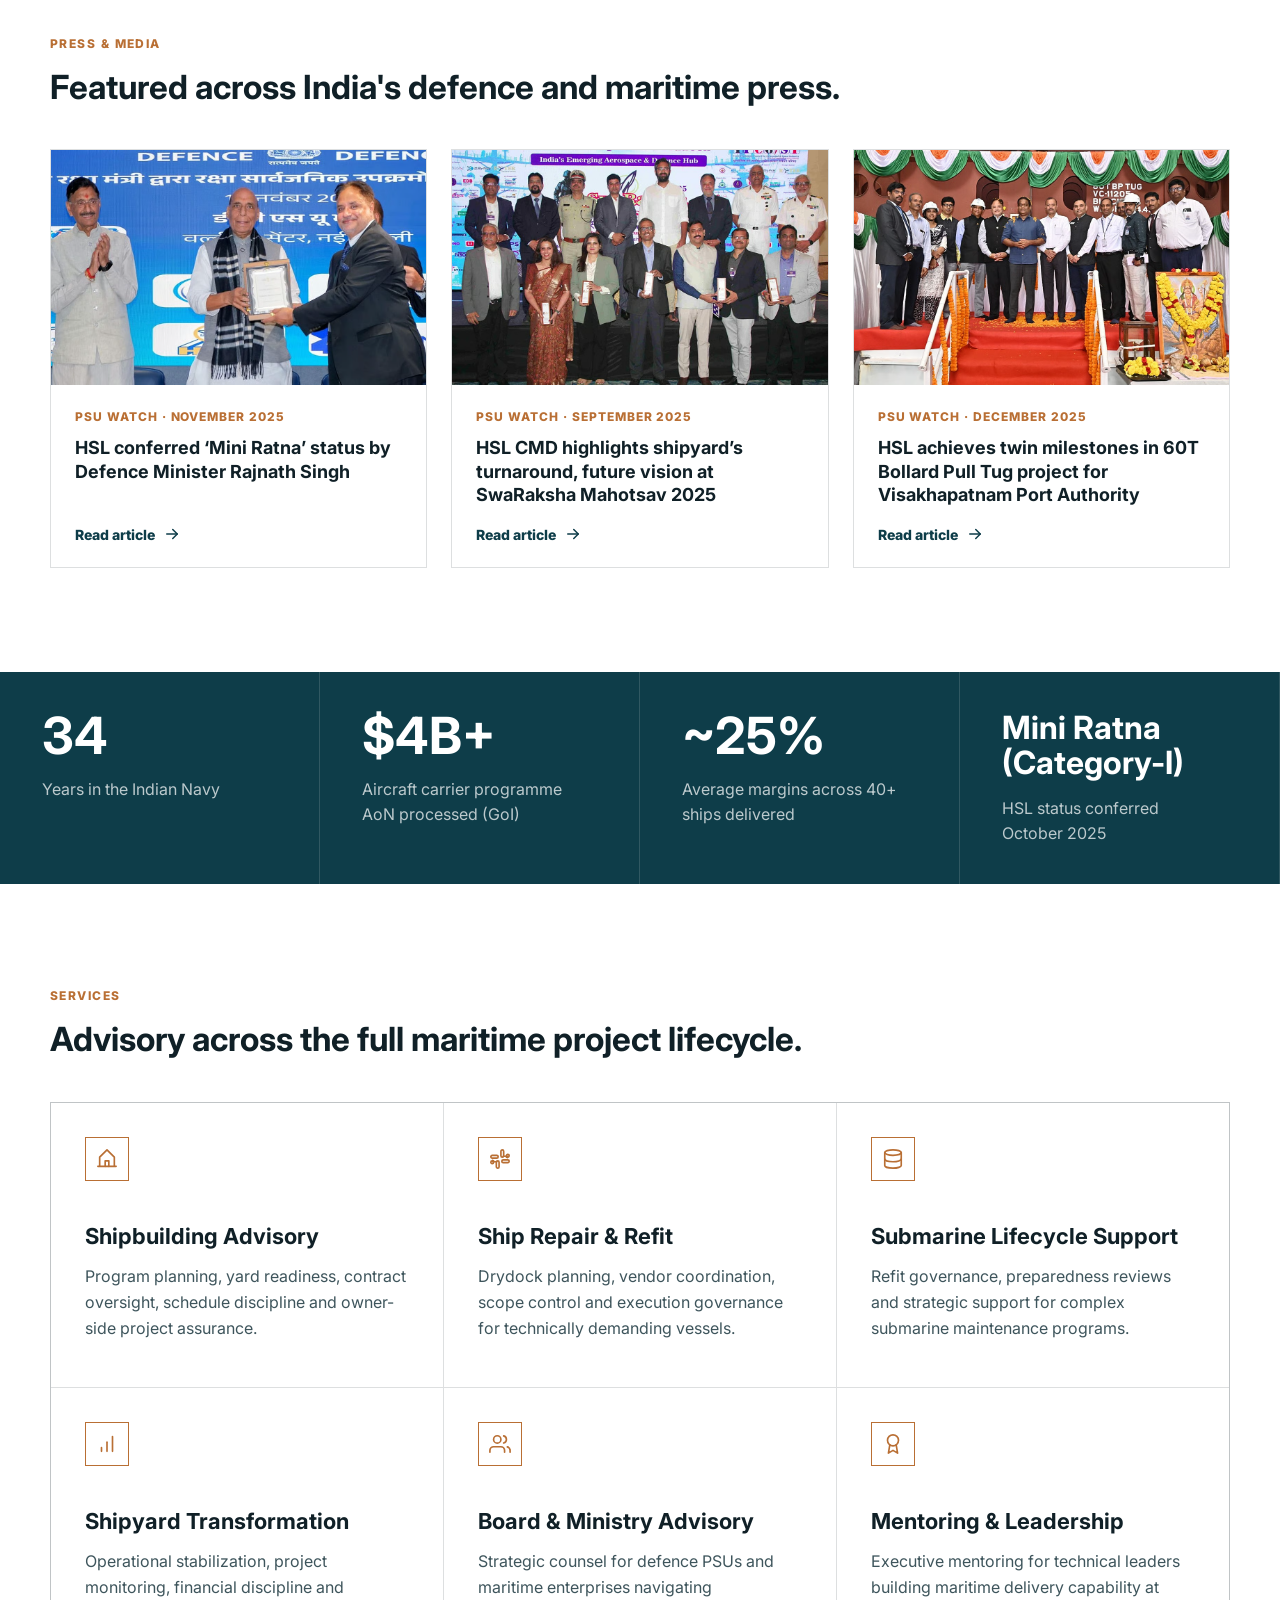
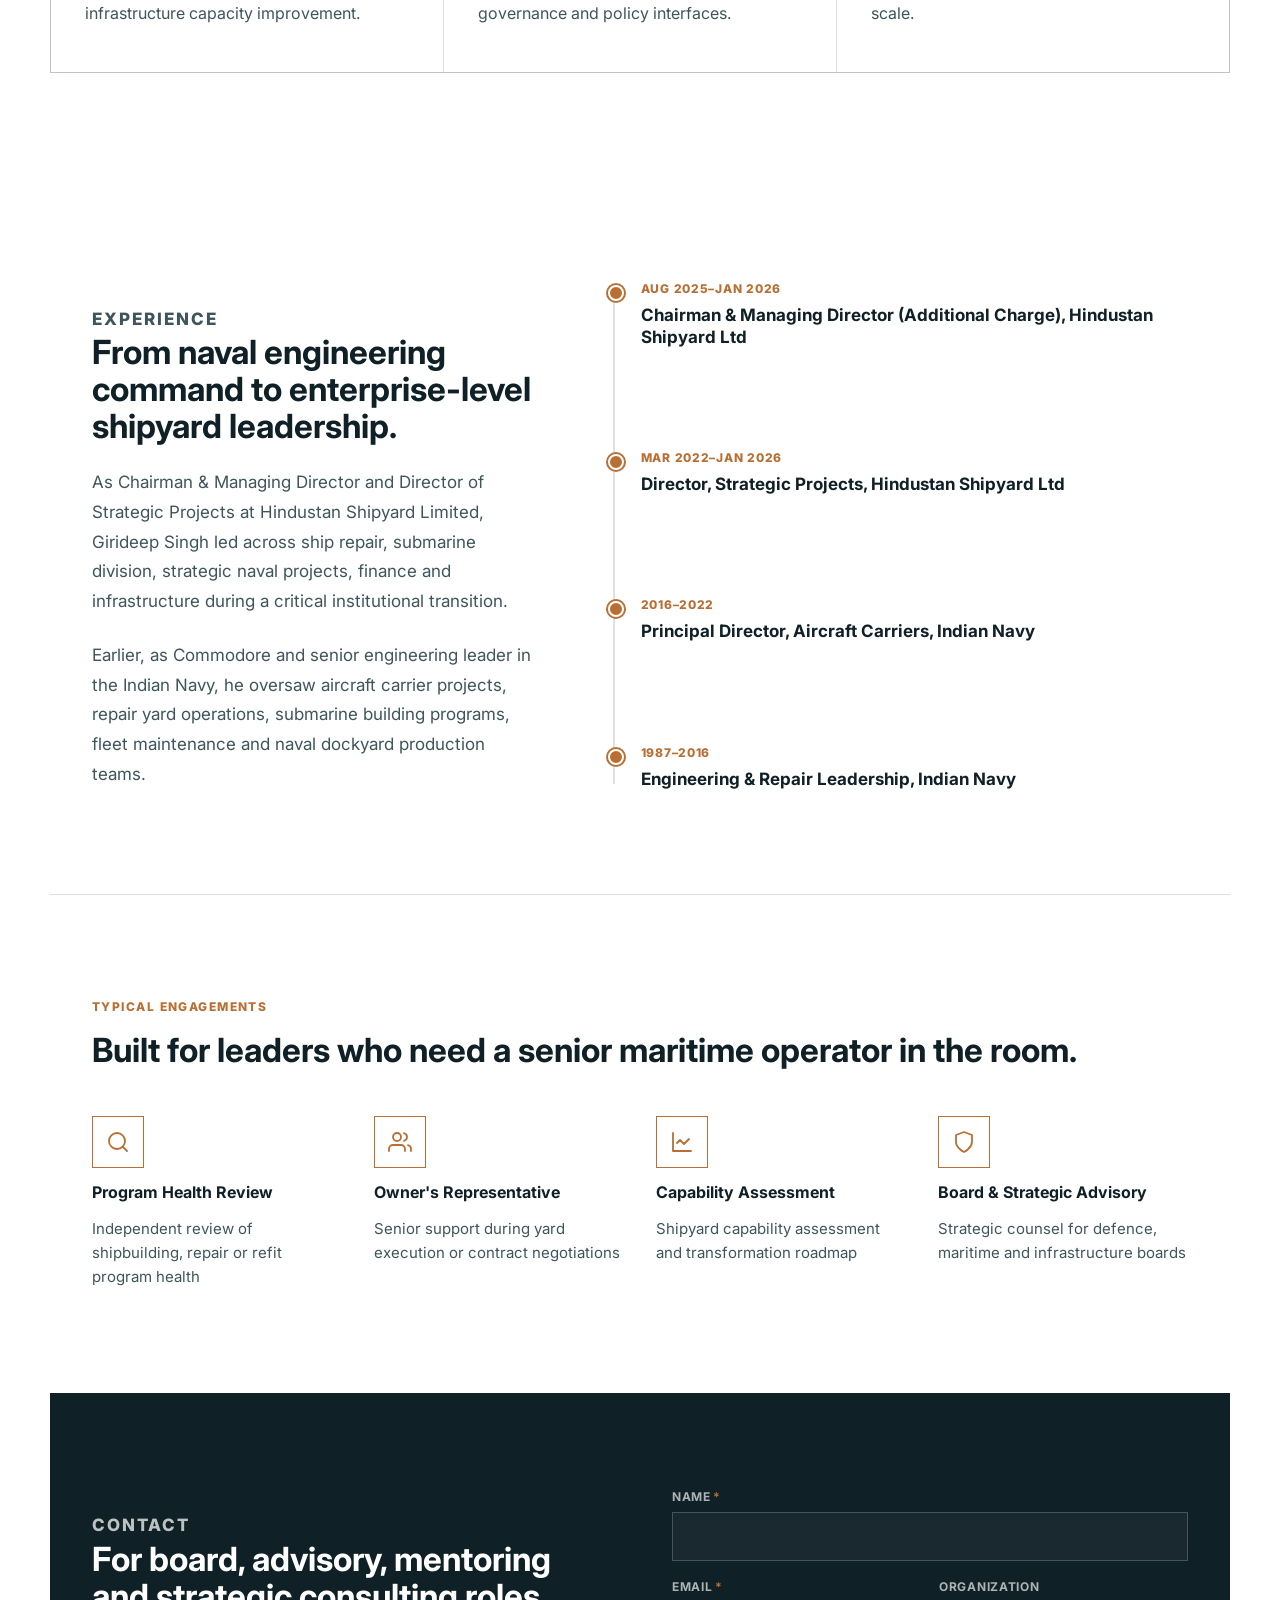
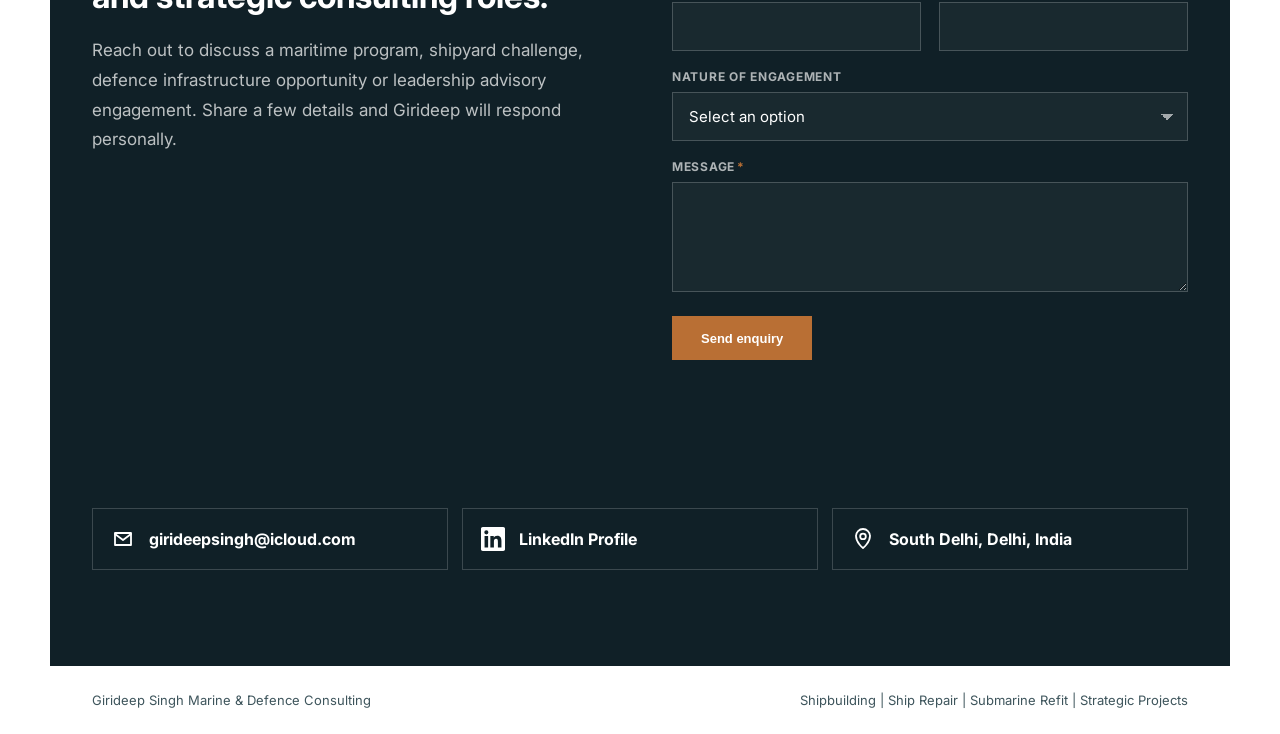
==== commit 7ce649c8: "Spread timeline dots evenly using flex space-between to fill full column height Co-Authored-By: Clau" ====
--- a/index.html
+++ b/index.html
@@ -14,7 +14,7 @@
       href="https://fonts.googleapis.com/css2?family=Inter:wght@400;500;600;700;800&display=swap"
       rel="stylesheet"
     />
-    <link rel="stylesheet" href="styles.css?v=16" />
+    <link rel="stylesheet" href="styles.css?v=17" />
   </head>
   <body>
     <header class="site-header" data-header>
--- a/styles.css
+++ b/styles.css
@@ -410,6 +410,10 @@
 
 .timeline {
   position: relative;
+  display: flex;
+  flex-direction: column;
+  justify-content: space-between;
+  height: 100%;
   padding-left: 28px;
 }
 
@@ -425,11 +429,6 @@
 
 .timeline-item {
   position: relative;
-  padding-bottom: 36px;
-}
-
-.timeline-item:last-child {
-  padding-bottom: 0;
 }
 
 .timeline-item::before {
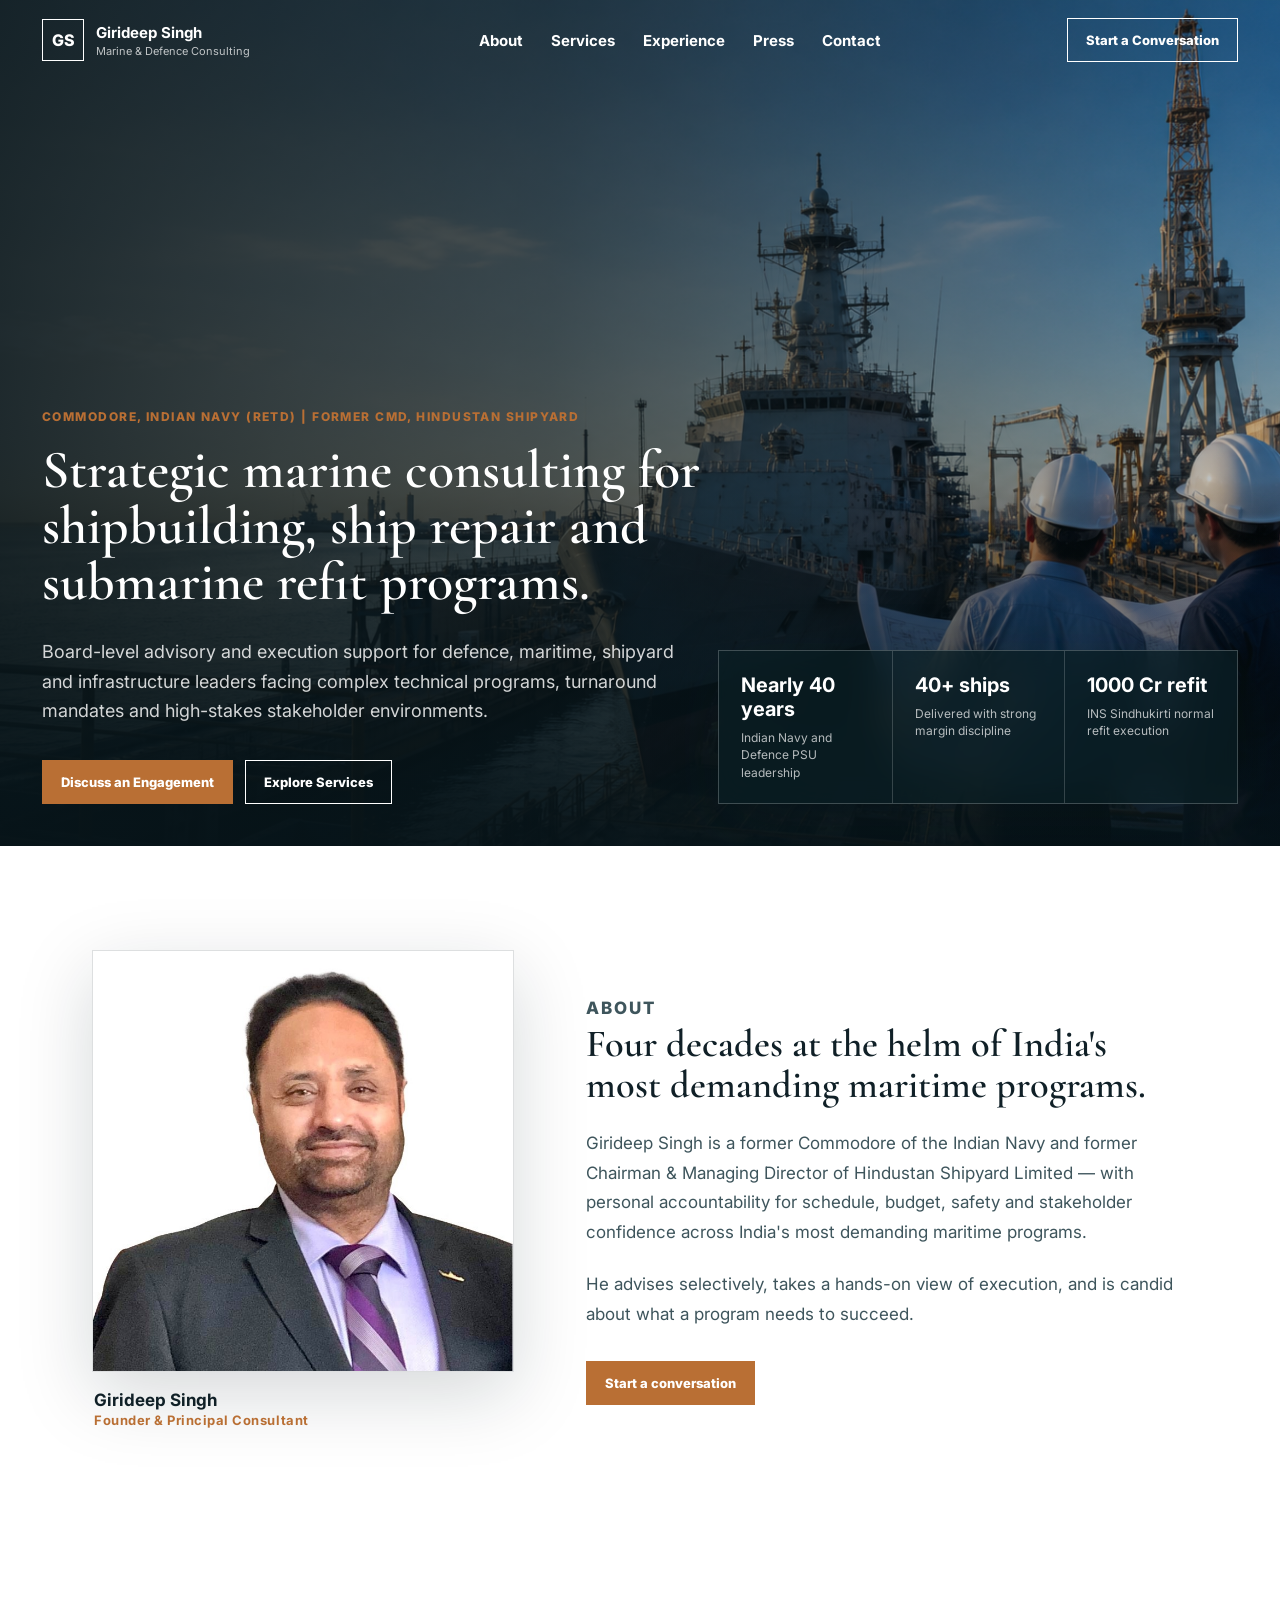
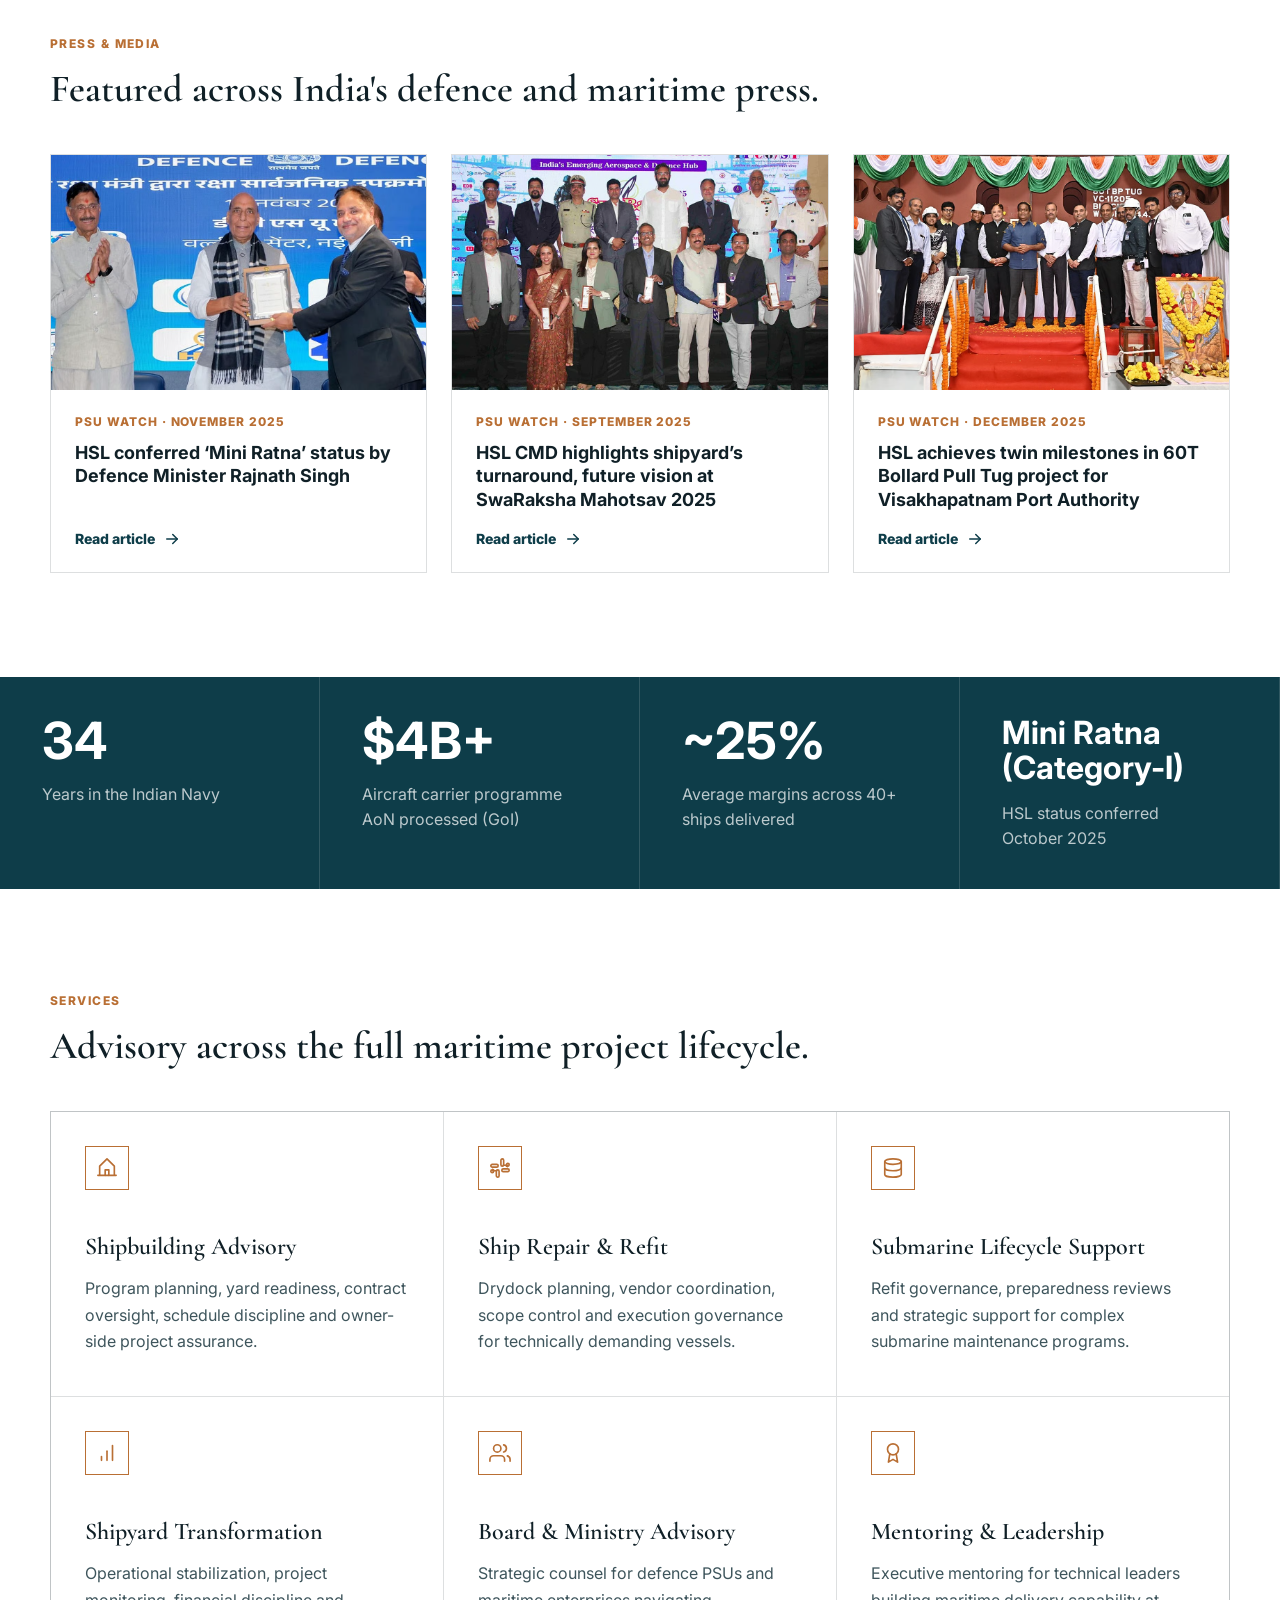
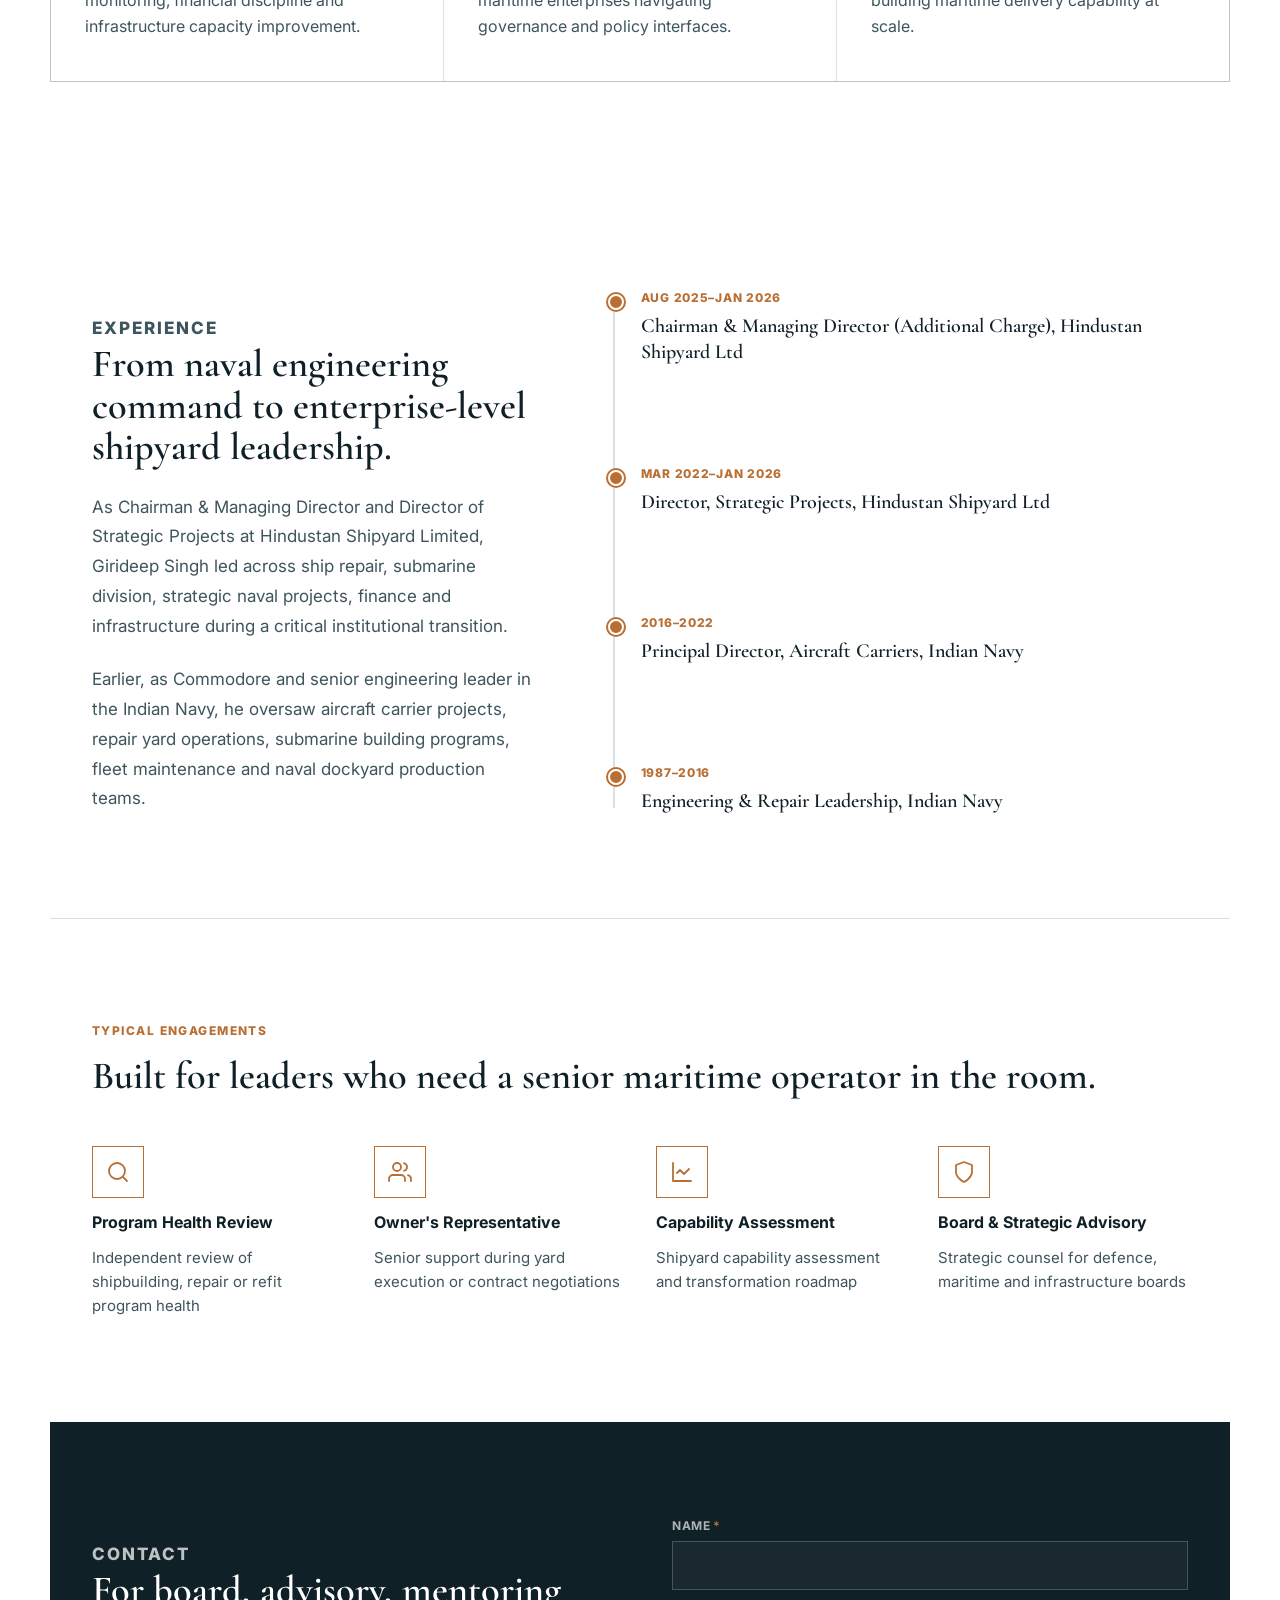
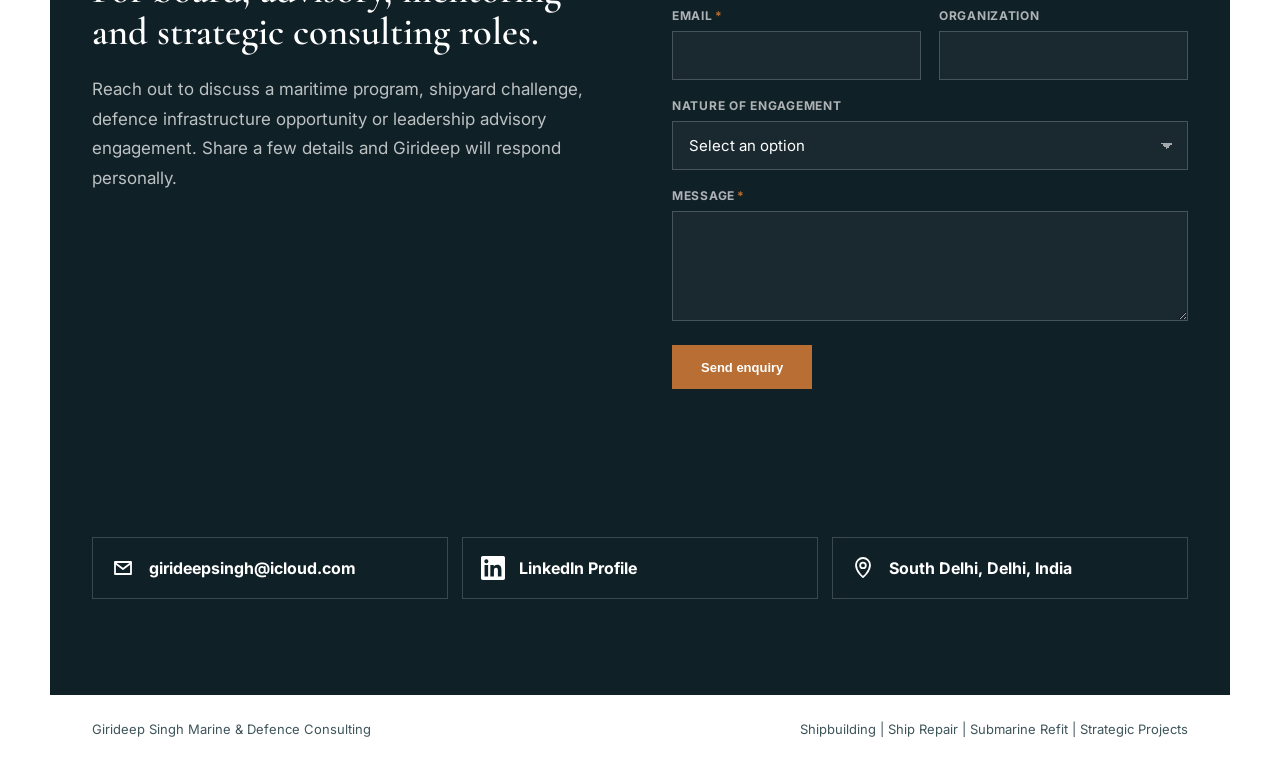
==== commit ec960e86: "Add Cormorant Garamond display typeface for all headings Co-Authored-By: Claude Sonnet 4.6 <noreply@" ====
--- a/index.html
+++ b/index.html
@@ -11,10 +11,10 @@
     <link rel="preconnect" href="https://fonts.googleapis.com" />
     <link rel="preconnect" href="https://fonts.gstatic.com" crossorigin />
     <link
-      href="https://fonts.googleapis.com/css2?family=Inter:wght@400;500;600;700;800&display=swap"
+      href="https://fonts.googleapis.com/css2?family=Cormorant+Garamond:wght@600;700&family=Inter:wght@400;500;600;700;800&display=swap"
       rel="stylesheet"
     />
-    <link rel="stylesheet" href="styles.css?v=17" />
+    <link rel="stylesheet" href="styles.css?v=18" />
   </head>
   <body>
     <header class="site-header" data-header>
--- a/styles.css
+++ b/styles.css
@@ -158,9 +158,10 @@
 .hero h1 {
   max-width: 860px;
   margin: 0;
-  font-size: clamp(28px, 3.8vw, 48px);
-  line-height: 1.08;
+  font-size: clamp(32px, 4.2vw, 58px);
+  line-height: 1.05;
   letter-spacing: 0;
+  font-weight: 600;
 }
 
 .hero-copy {
@@ -240,11 +241,18 @@
   margin: 0 auto;
 }
 
+h1,
+h2,
+h3 {
+  font-family: "Cormorant Garamond", Georgia, serif;
+}
+
 h2 {
   margin: 0;
-  font-size: clamp(22px, 2.6vw, 36px);
-  line-height: 1.1;
+  font-size: clamp(26px, 3vw, 44px);
+  line-height: 1.08;
   letter-spacing: 0;
+  font-weight: 600;
 }
 
 .profile-copy p,
@@ -356,7 +364,8 @@
 
 .service-card h3 {
   margin: 42px 0 14px;
-  font-size: 22px;
+  font-size: 24px;
+  font-weight: 600;
   letter-spacing: 0;
 }
 
@@ -456,7 +465,8 @@
 
 .timeline-item h3 {
   margin: 0;
-  font-size: 17px;
+  font-size: 20px;
+  font-weight: 600;
   line-height: 1.3;
 }
 
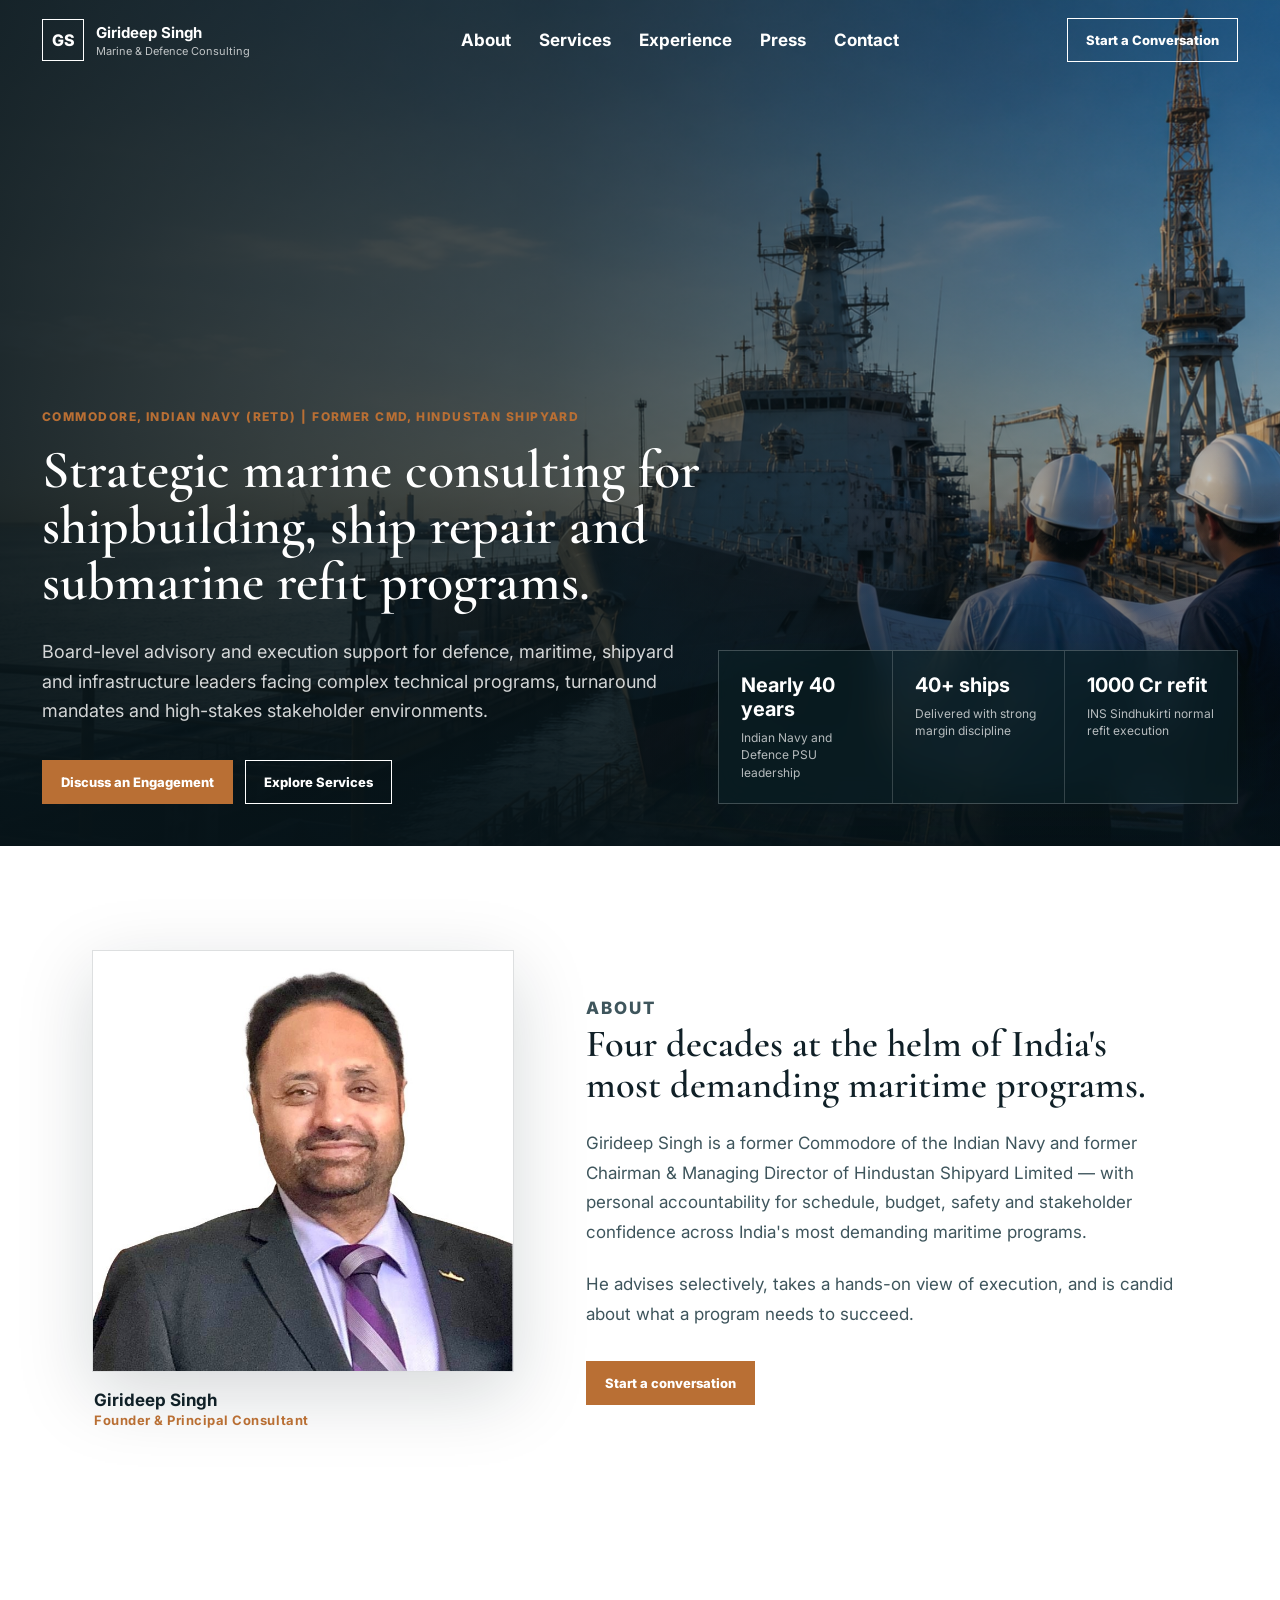
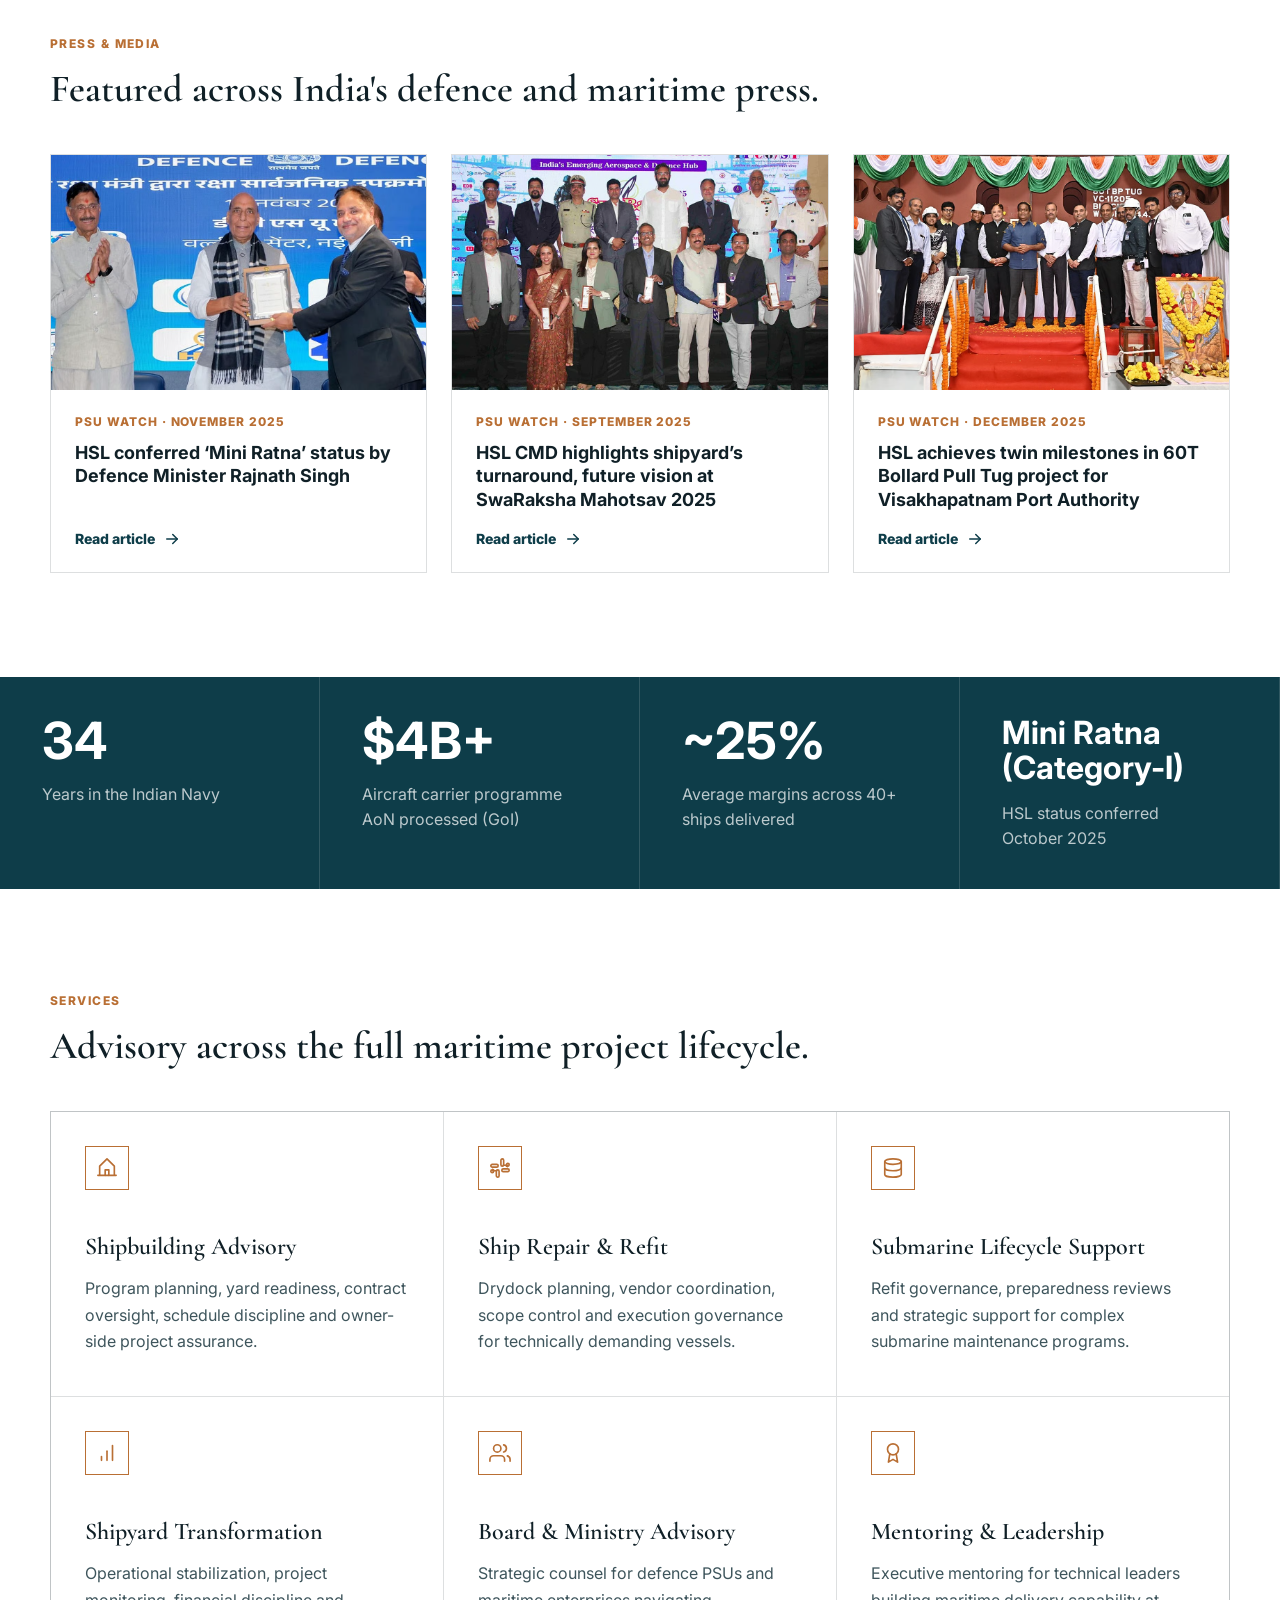
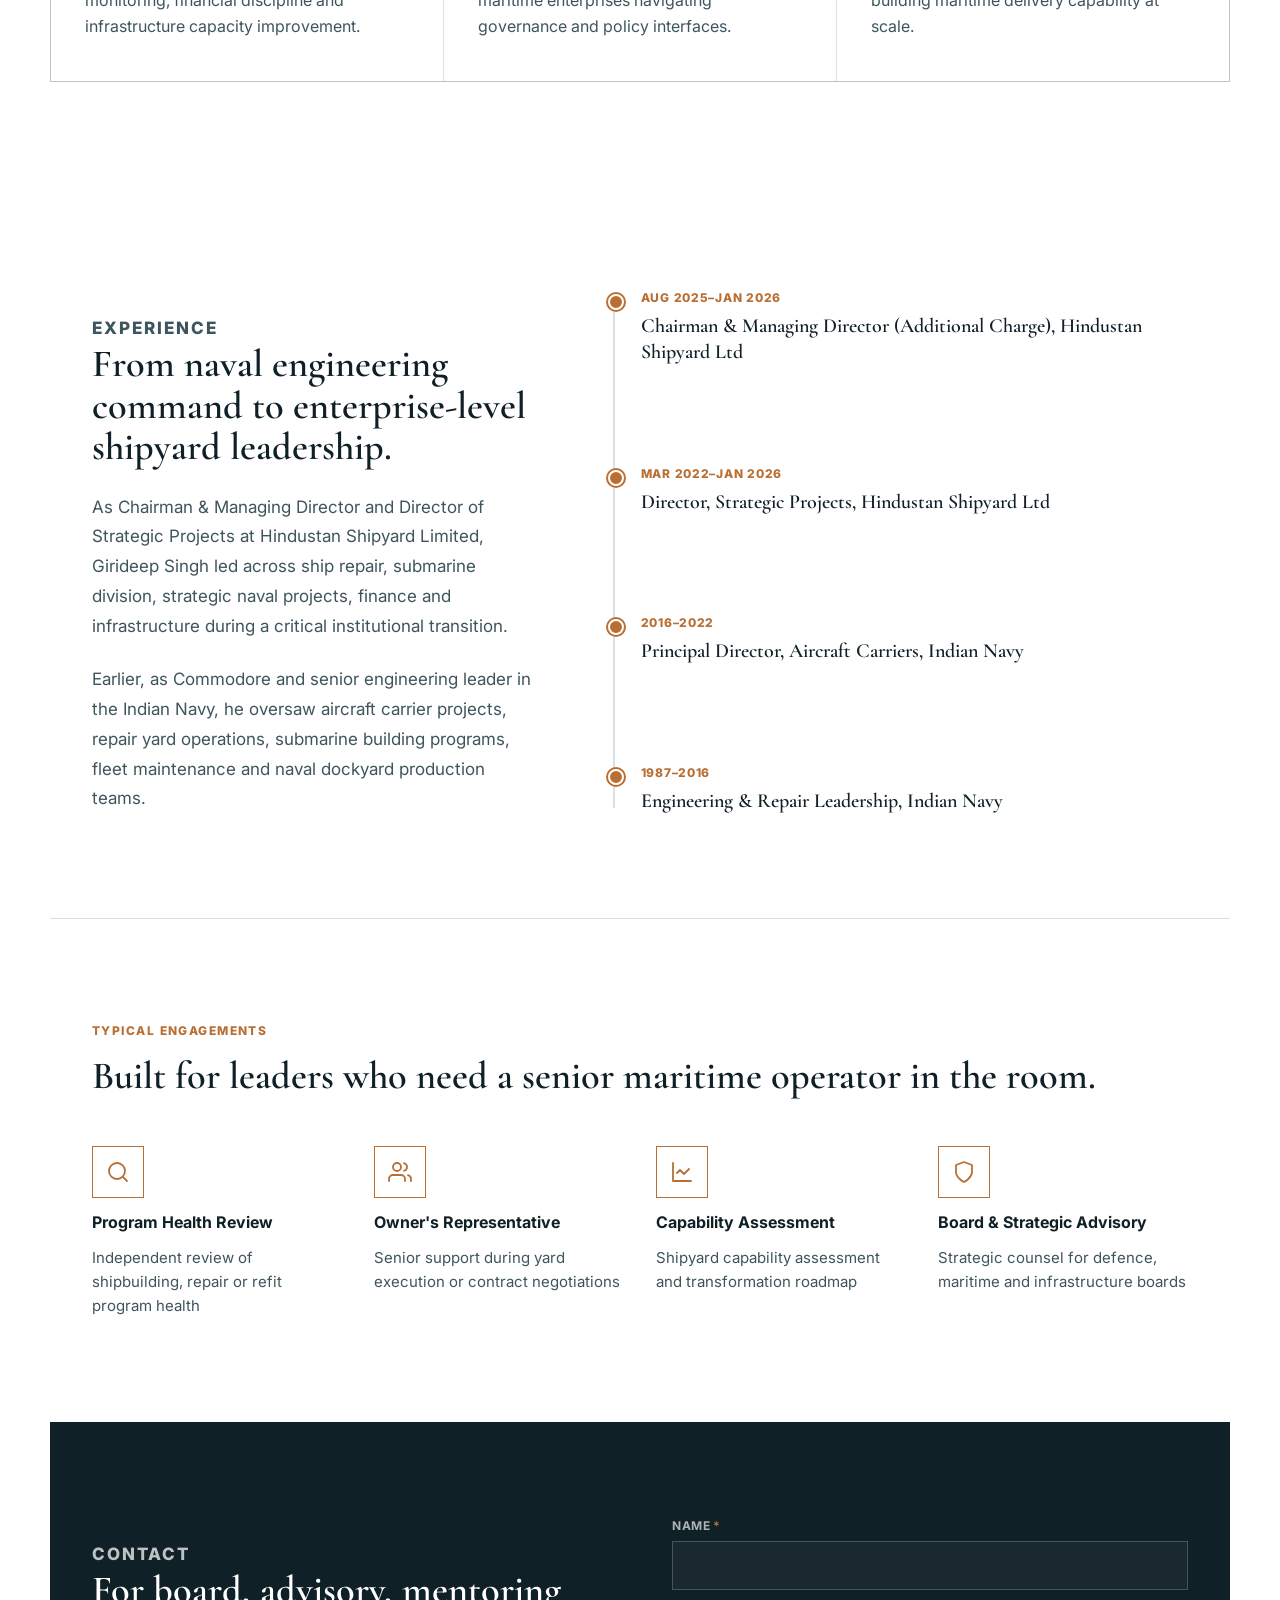
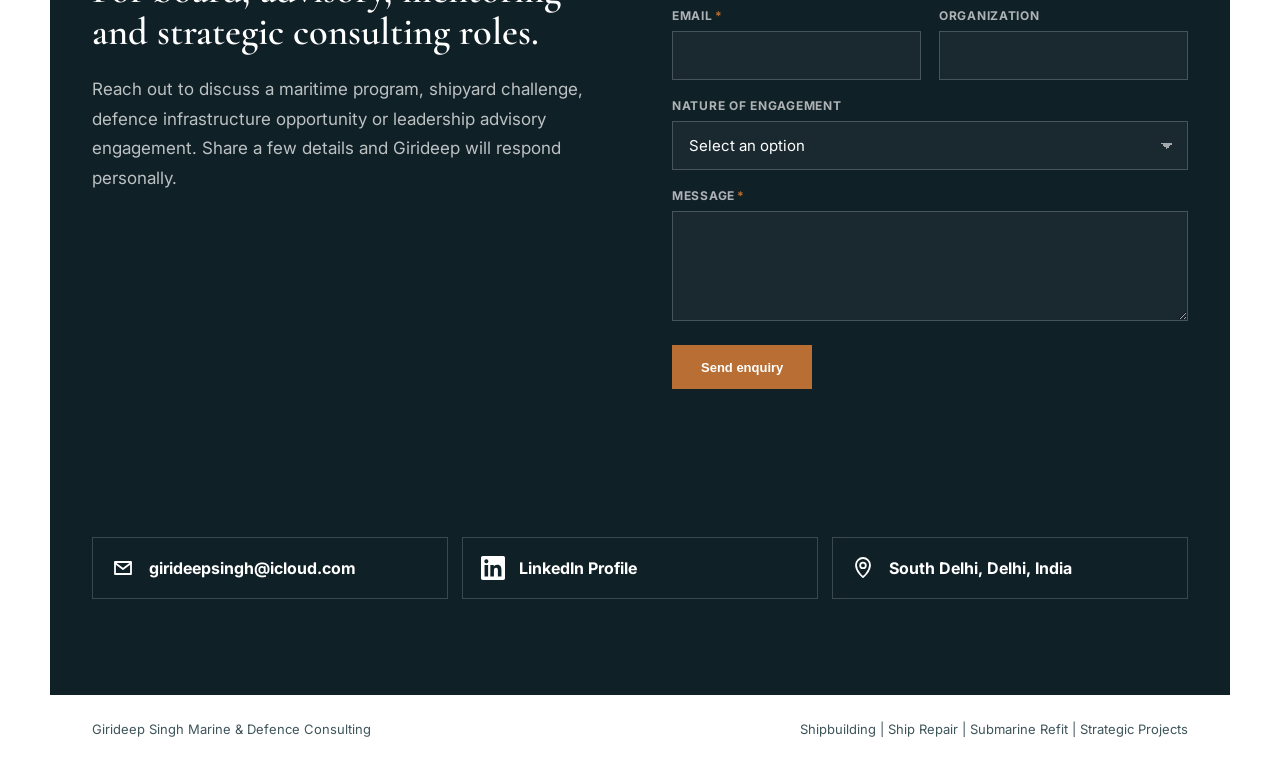
==== commit fa746dcc: "Increase nav link font size from 15px to 17px Co-Authored-By: Claude Sonnet 4.6 <noreply@anthropic.c" ====
--- a/index.html
+++ b/index.html
@@ -14,7 +14,7 @@
       href="https://fonts.googleapis.com/css2?family=Cormorant+Garamond:wght@600;700&family=Inter:wght@400;500;600;700;800&display=swap"
       rel="stylesheet"
     />
-    <link rel="stylesheet" href="styles.css?v=18" />
+    <link rel="stylesheet" href="styles.css?v=19" />
   </head>
   <body>
     <header class="site-header" data-header>
--- a/styles.css
+++ b/styles.css
@@ -90,7 +90,7 @@
   align-items: center;
   justify-content: center;
   gap: 28px;
-  font-size: 15px;
+  font-size: 17px;
   font-weight: 700;
 }
 
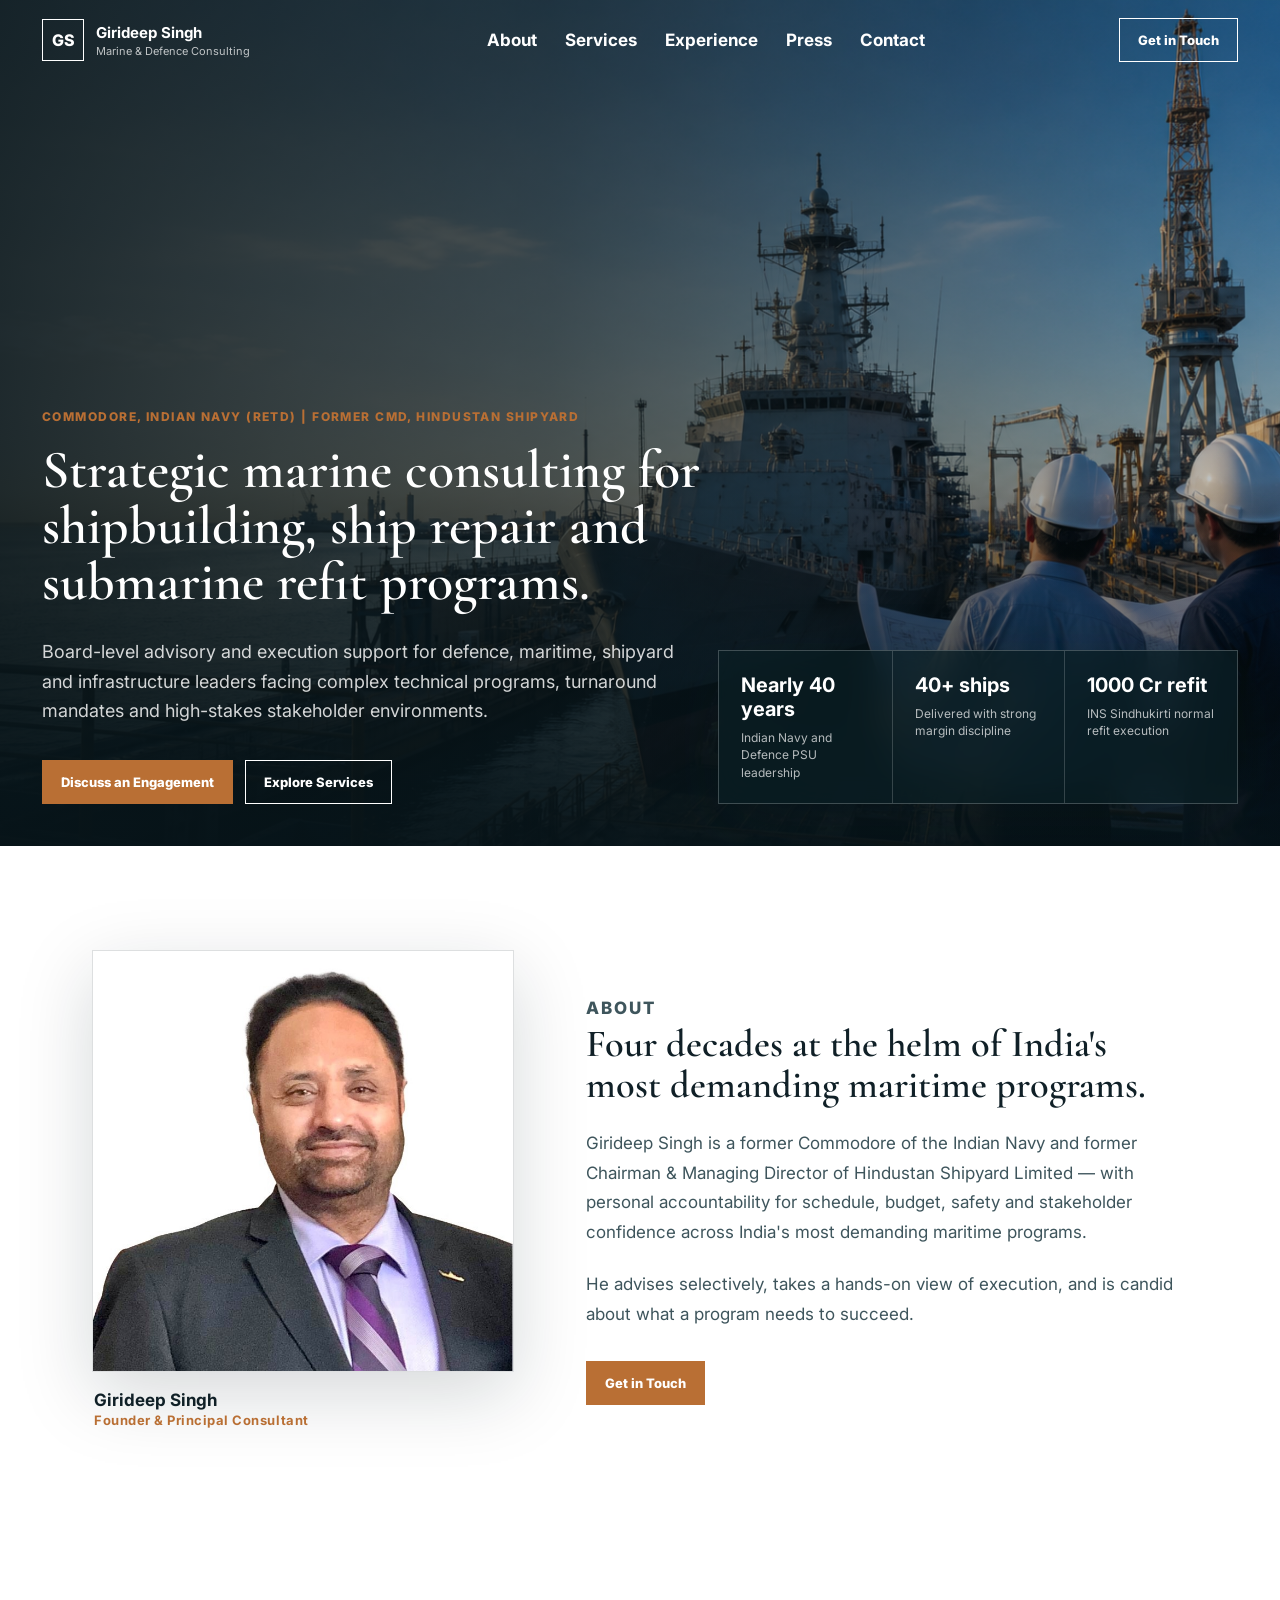
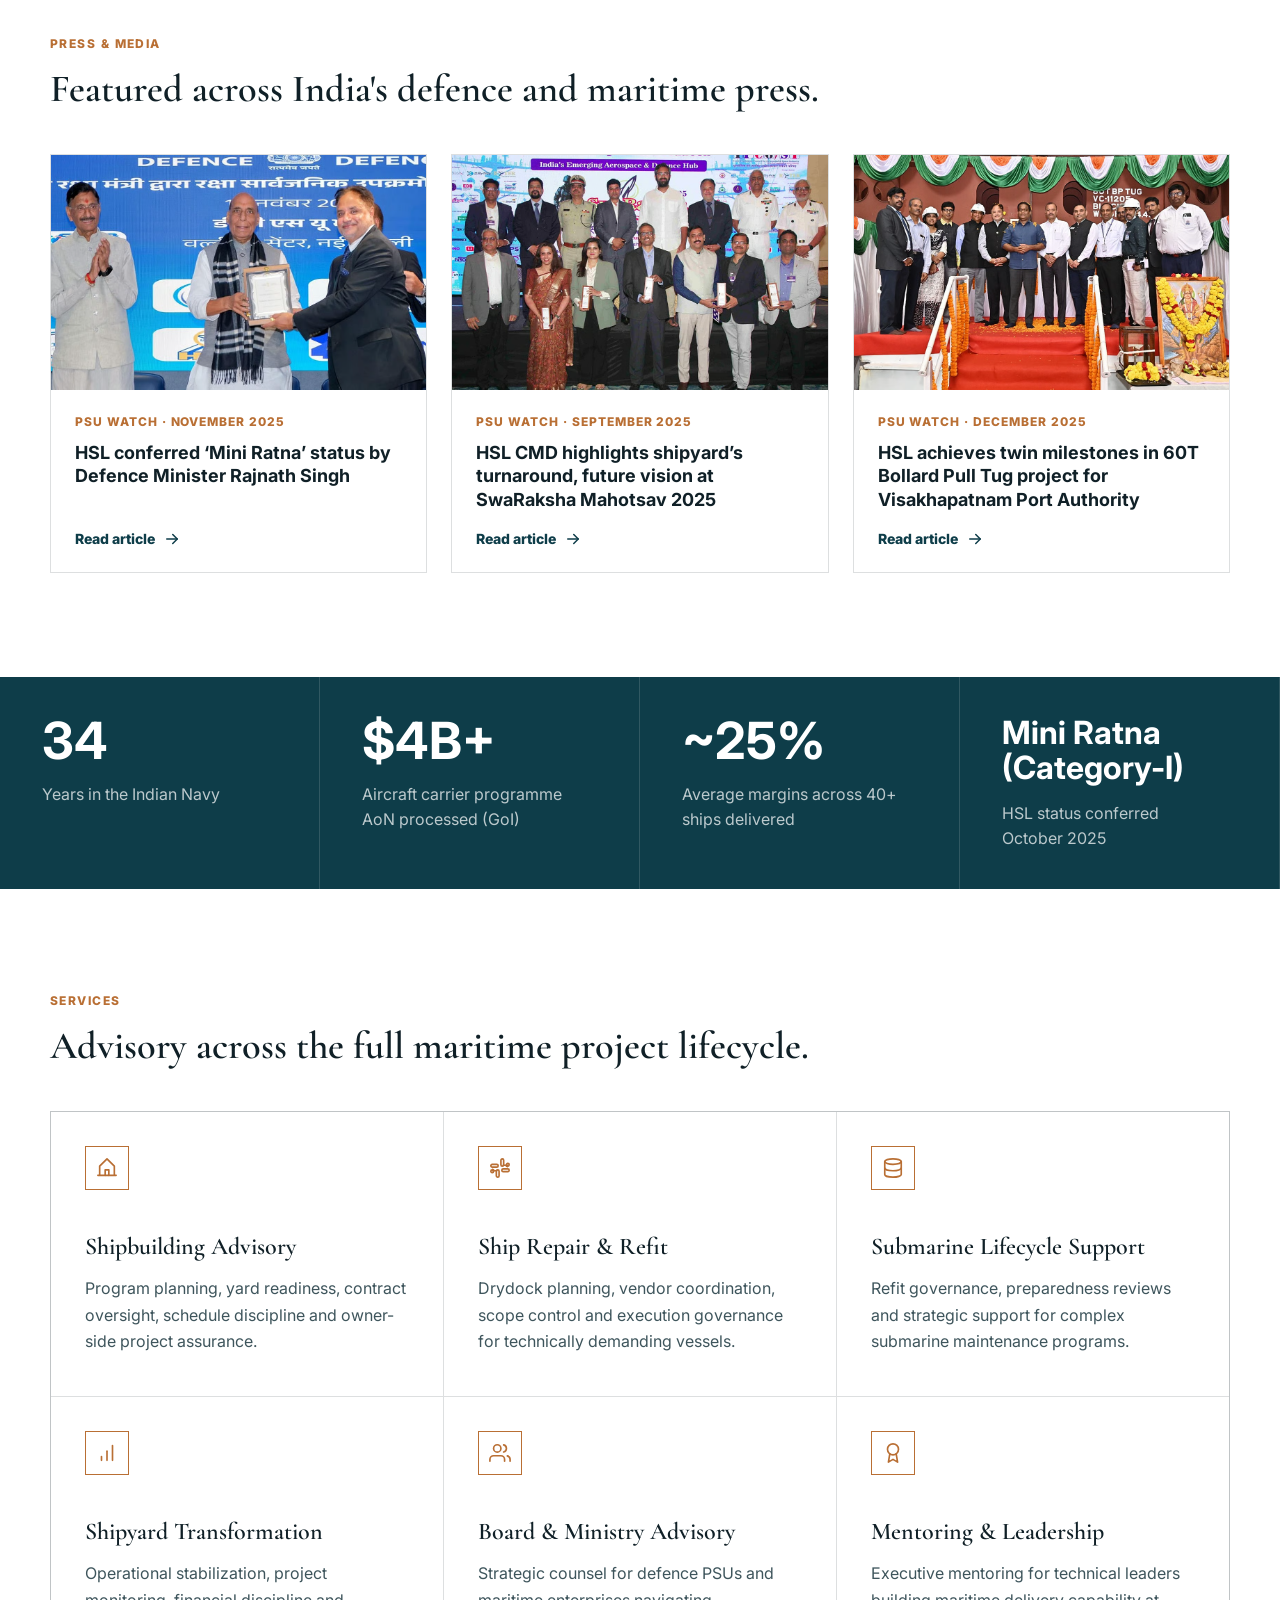
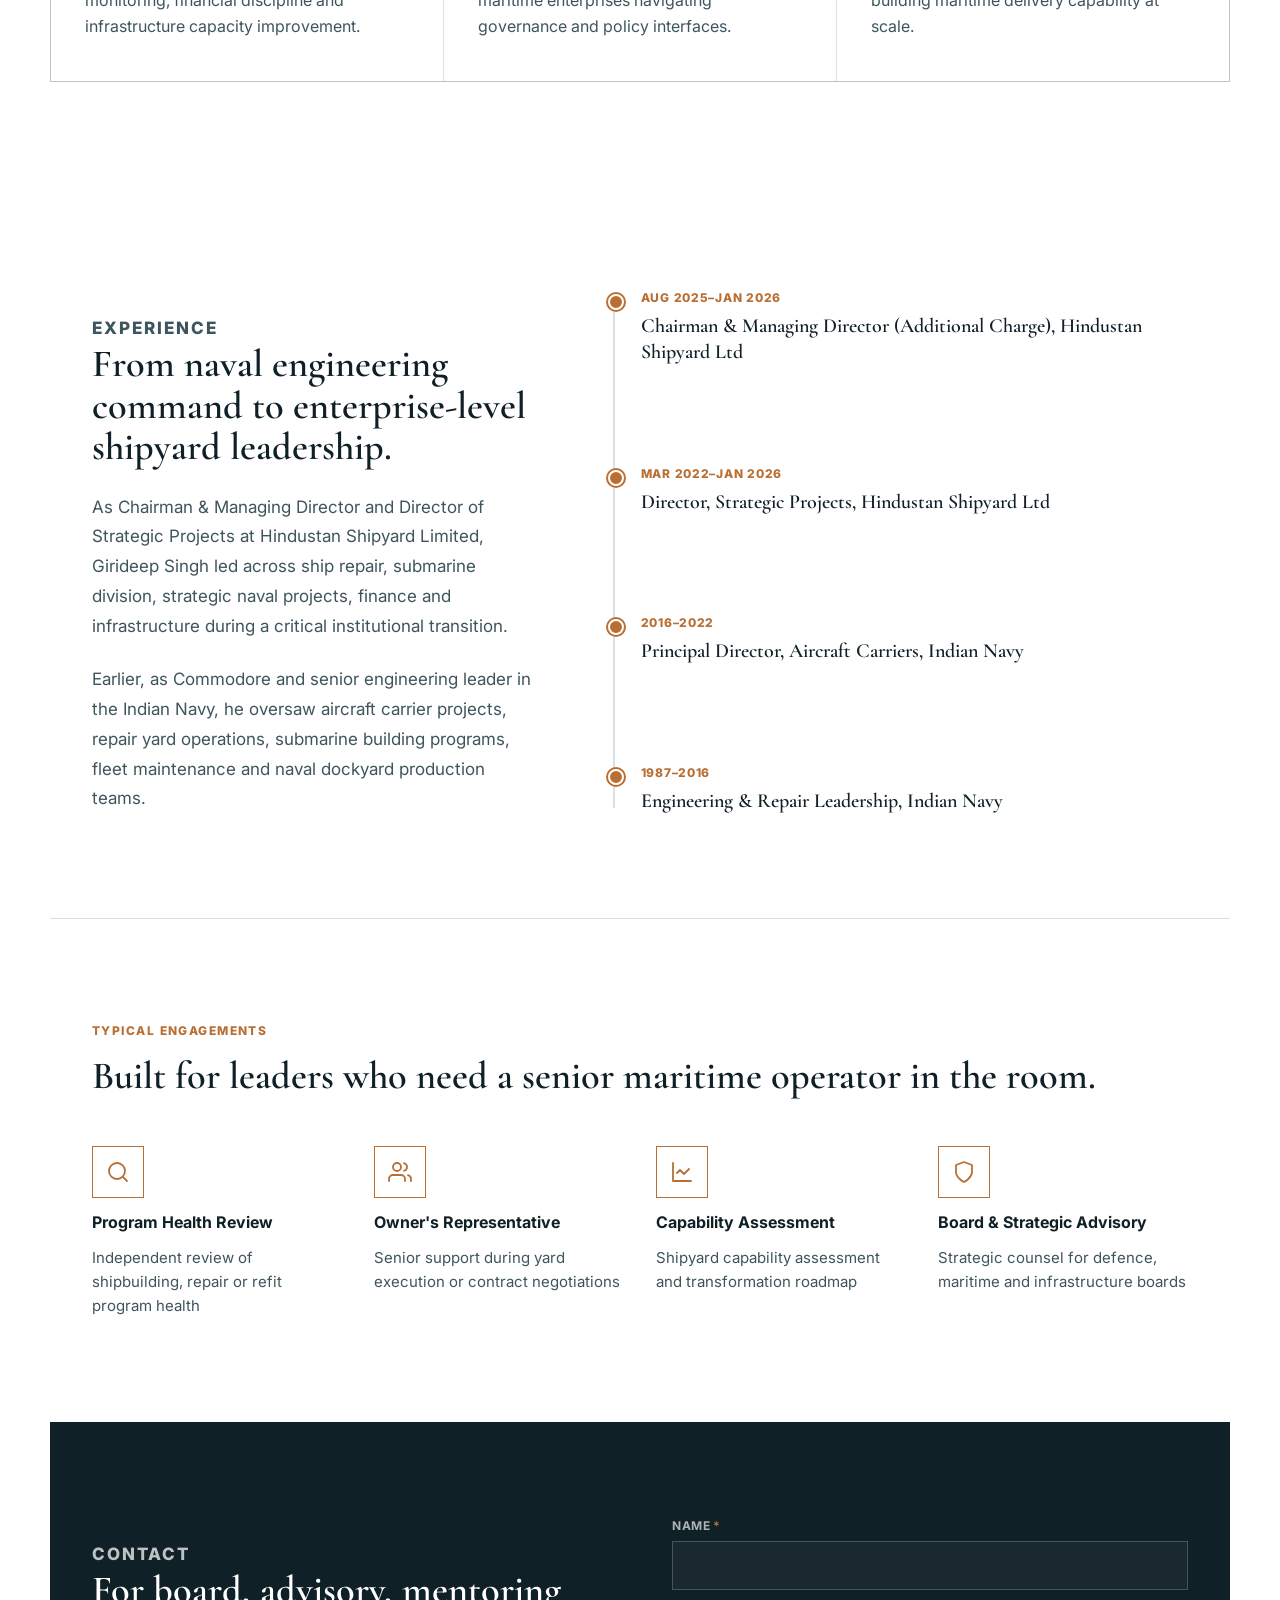
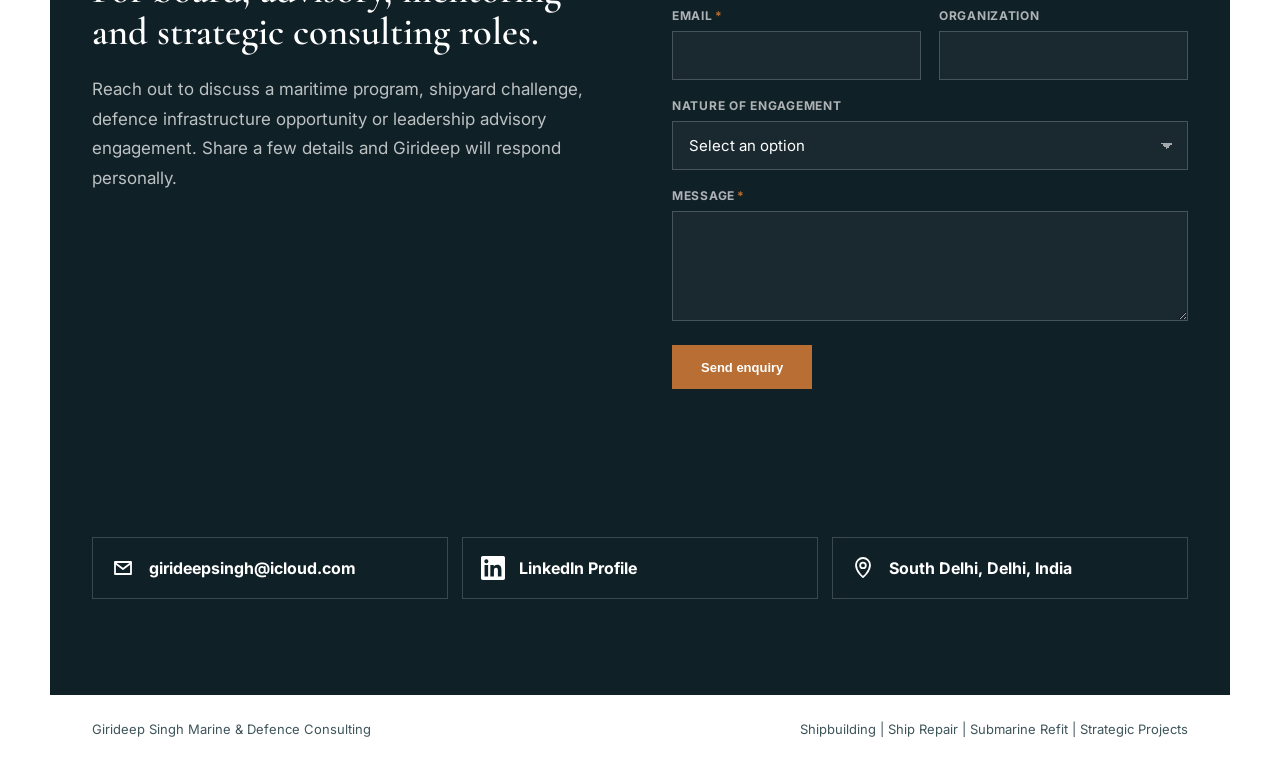
==== commit a7018503: "Change CTA buttons from 'Start a Conversation' to 'Get in Touch' Co-Authored-By: Claude Sonnet 4.6 <" ====
--- a/index.html
+++ b/index.html
@@ -32,7 +32,7 @@
         <a href="#press">Press</a>
         <a href="#contact">Contact</a>
       </nav>
-      <a class="header-cta" href="#contact">Start a Conversation</a>
+      <a class="header-cta" href="#contact">Get in Touch</a>
       <button class="menu-button" type="button" data-menu-button aria-label="Open menu">
         <span></span>
         <span></span>
@@ -91,7 +91,7 @@
             He advises selectively, takes a hands-on view of execution, and is candid about what a program needs to
             succeed.
           </p>
-          <a class="button primary" href="#contact">Start a conversation</a>
+          <a class="button primary" href="#contact">Get in Touch</a>
         </div>
       </section>
 
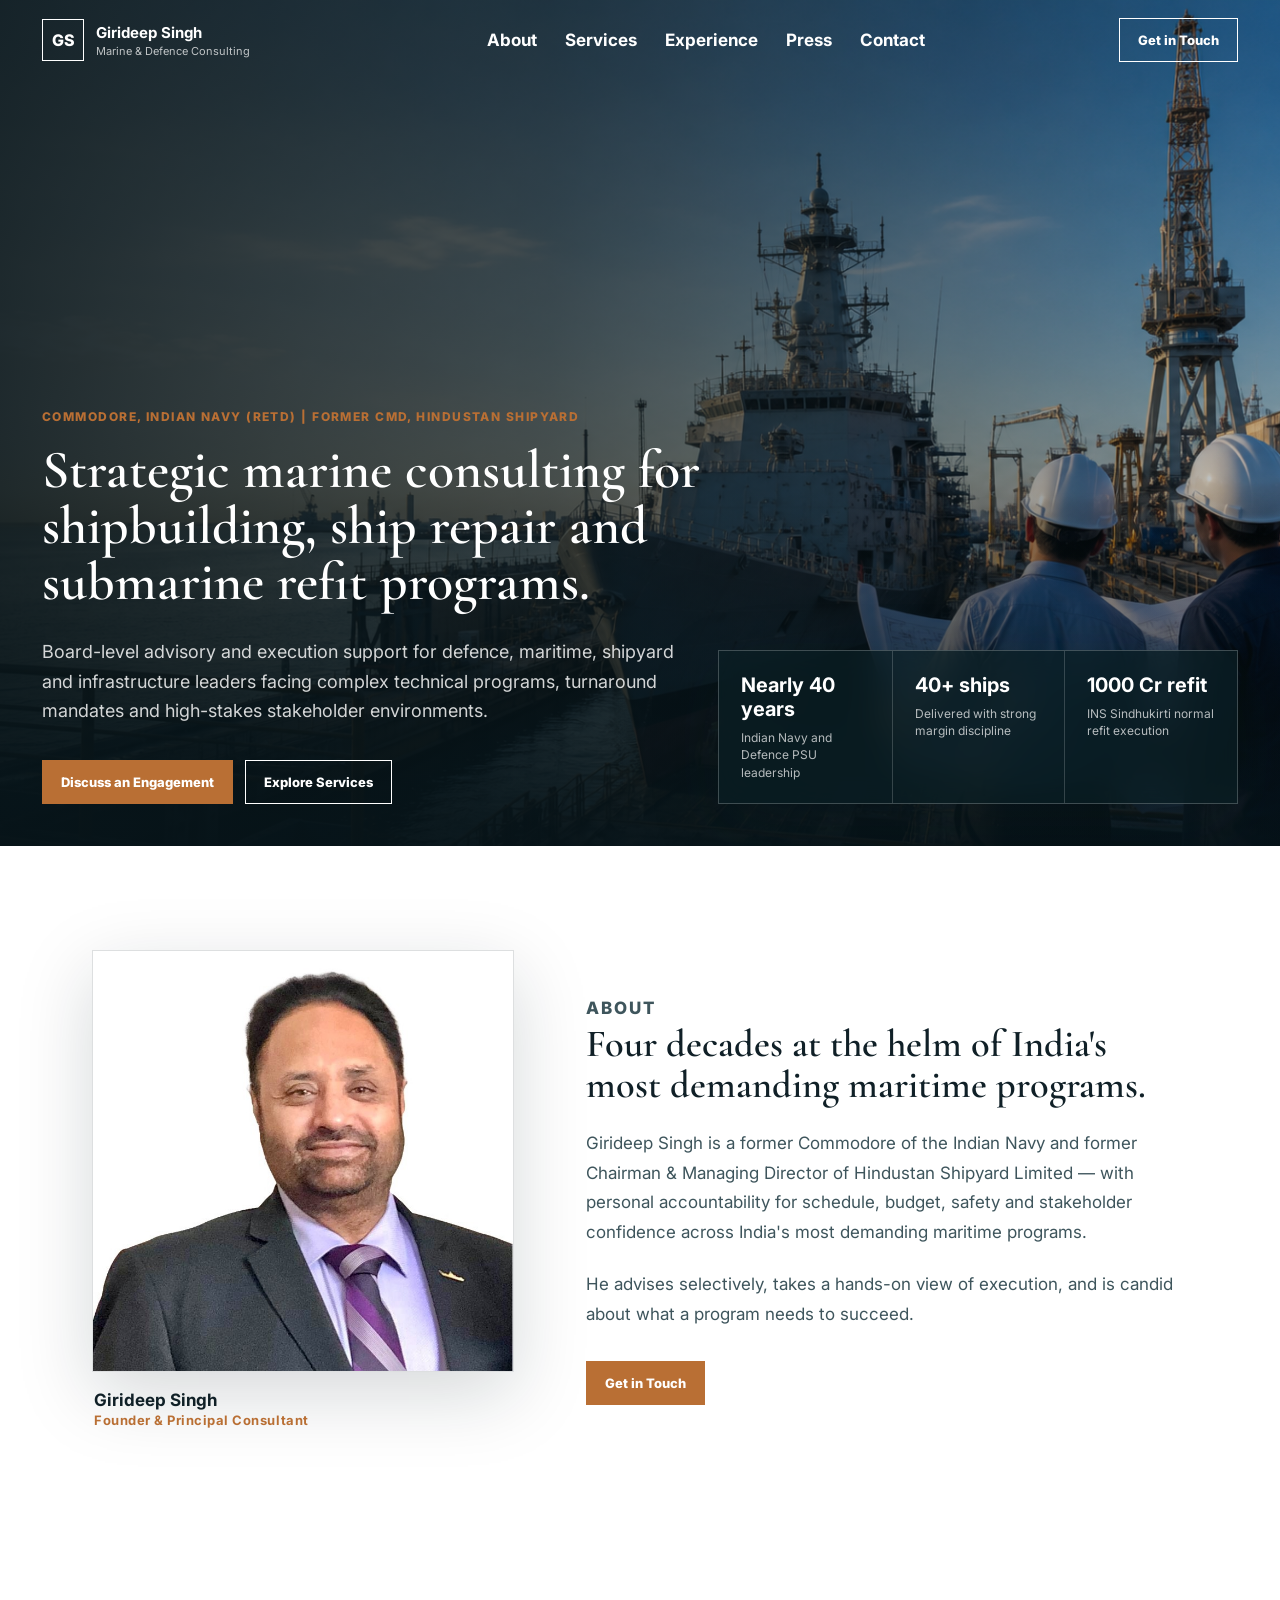
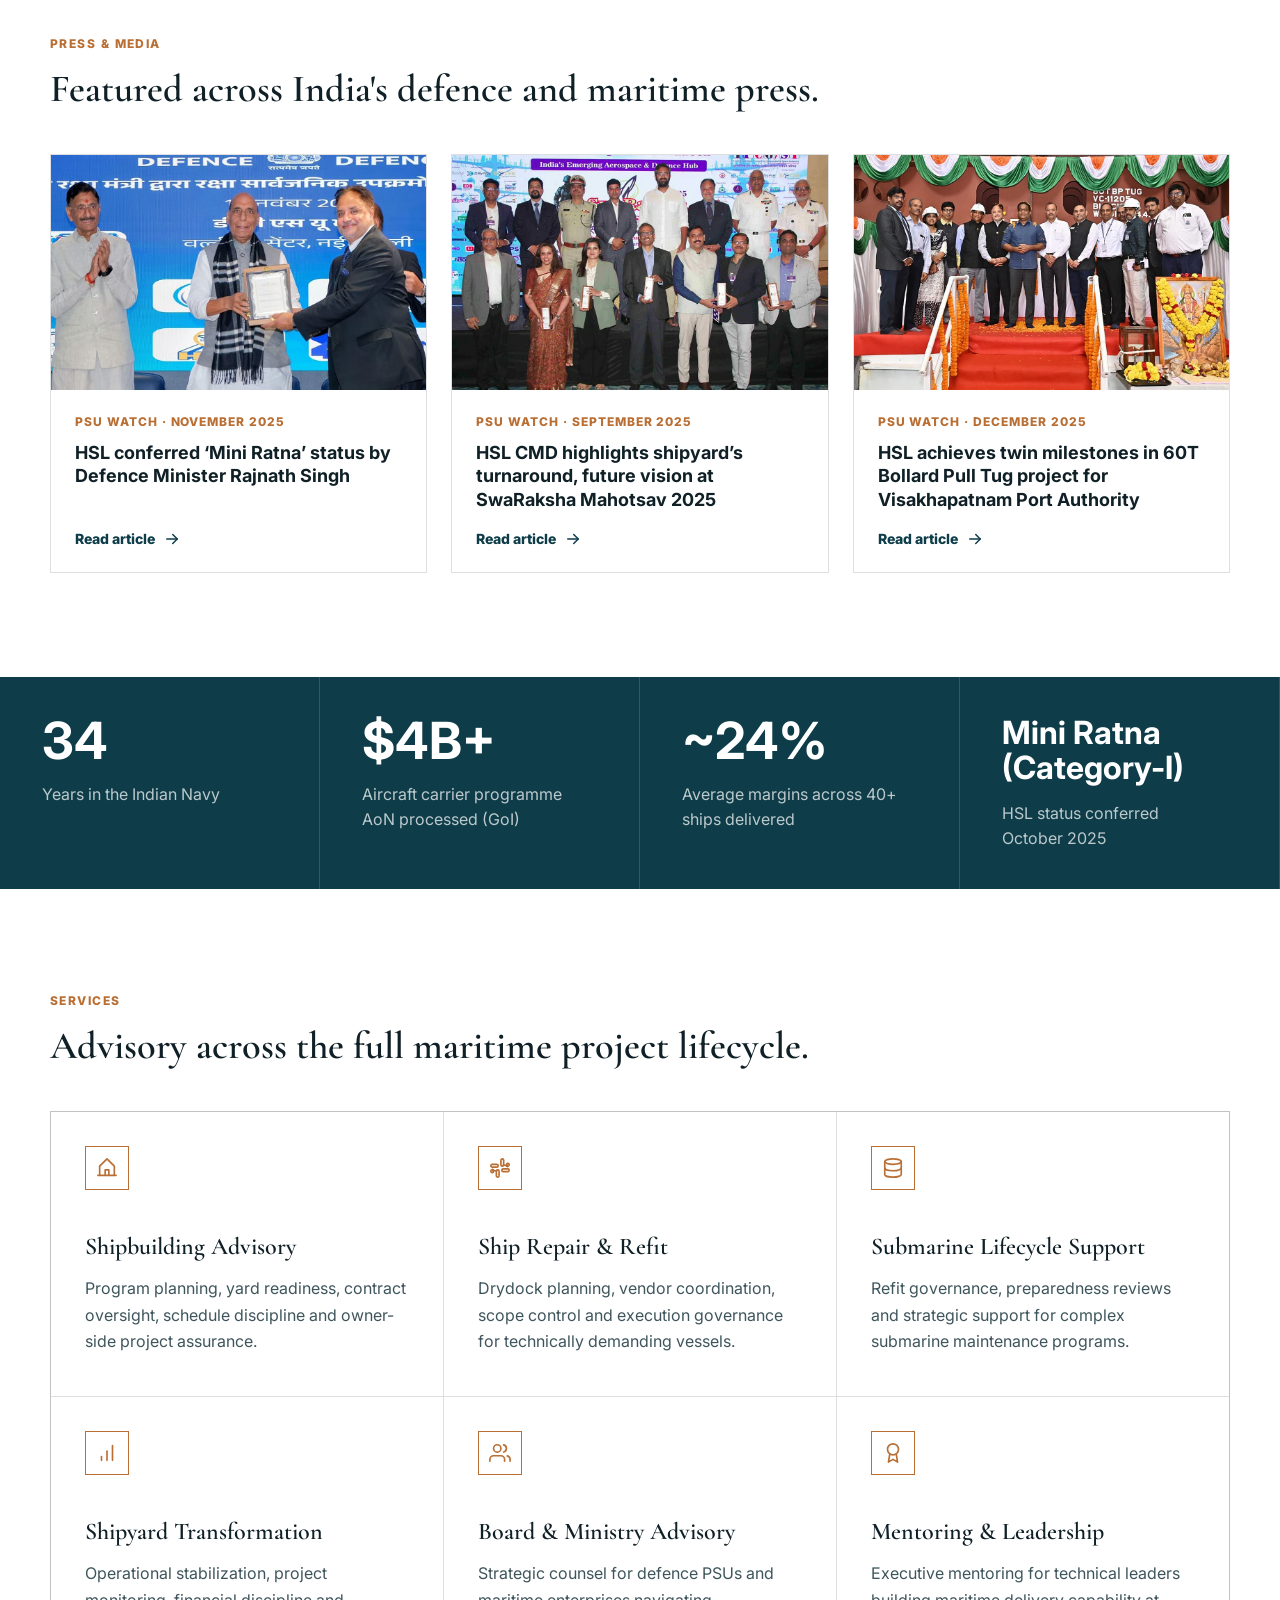
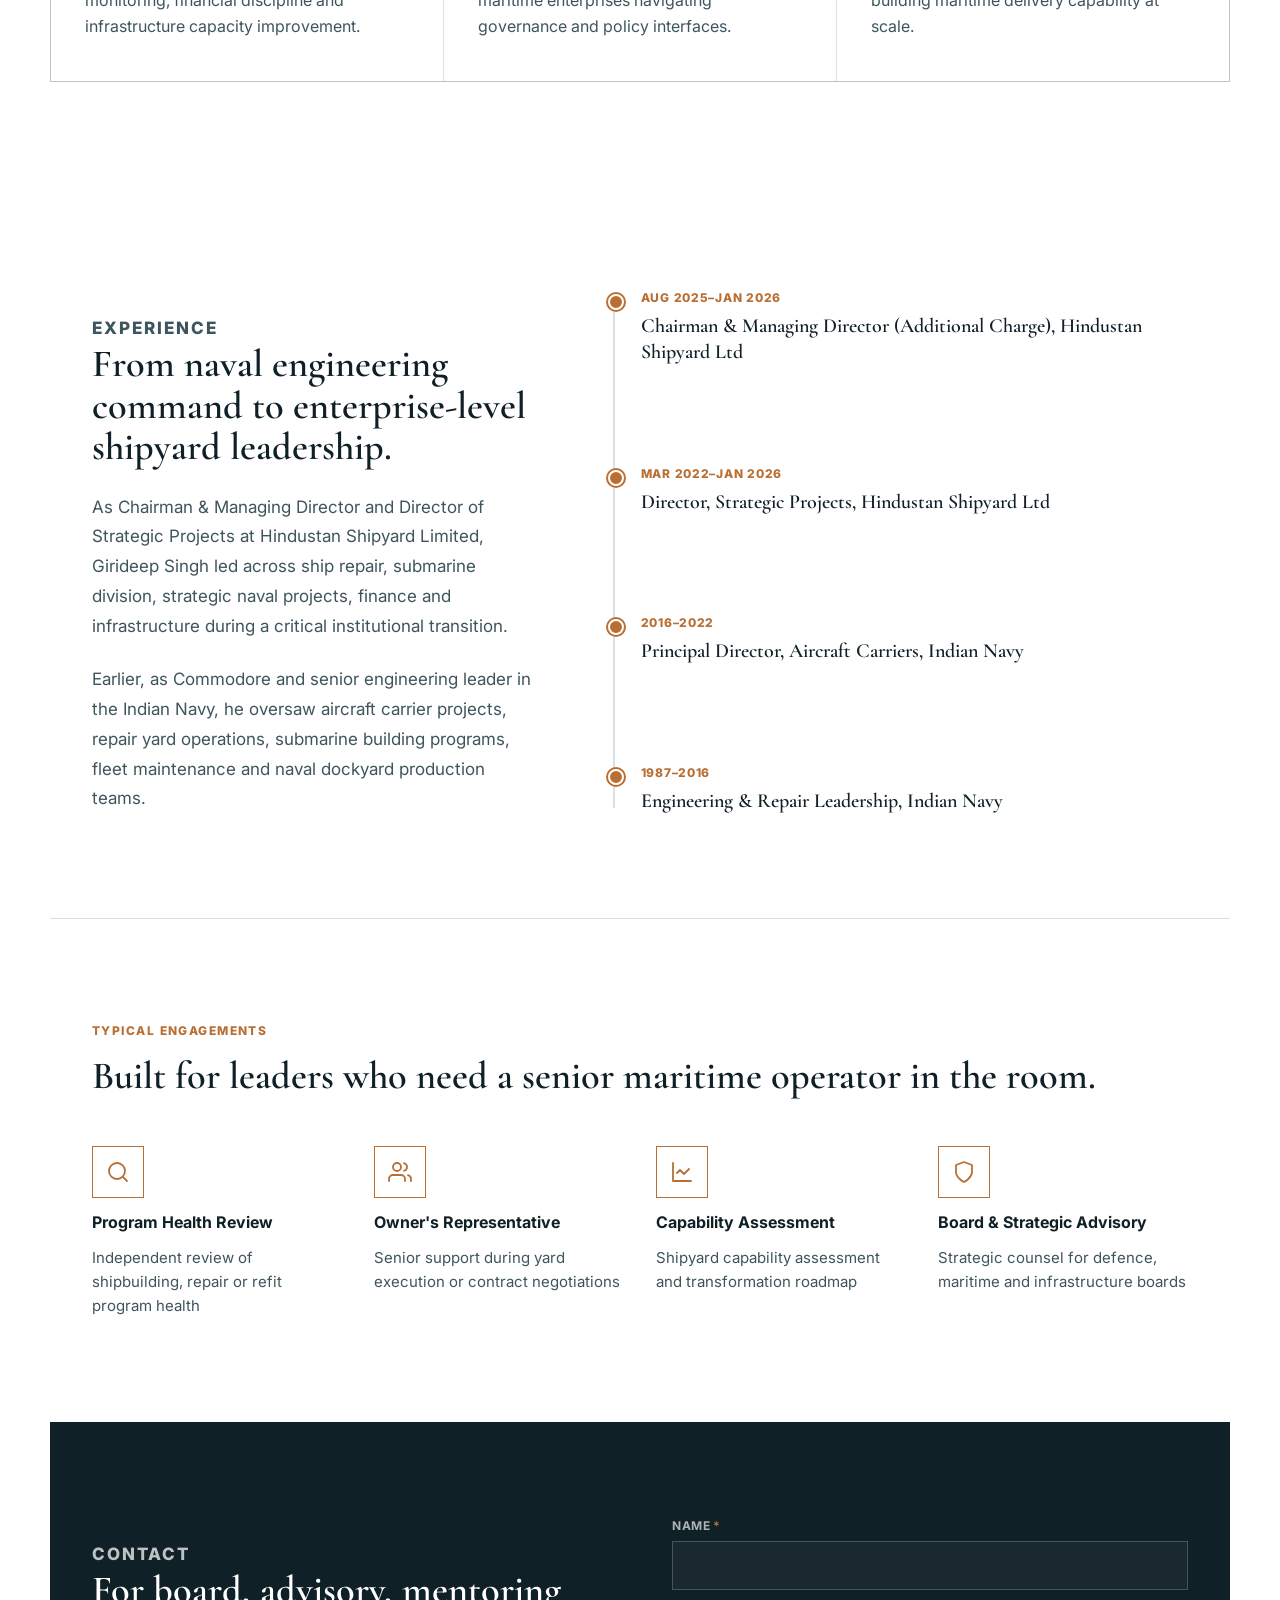
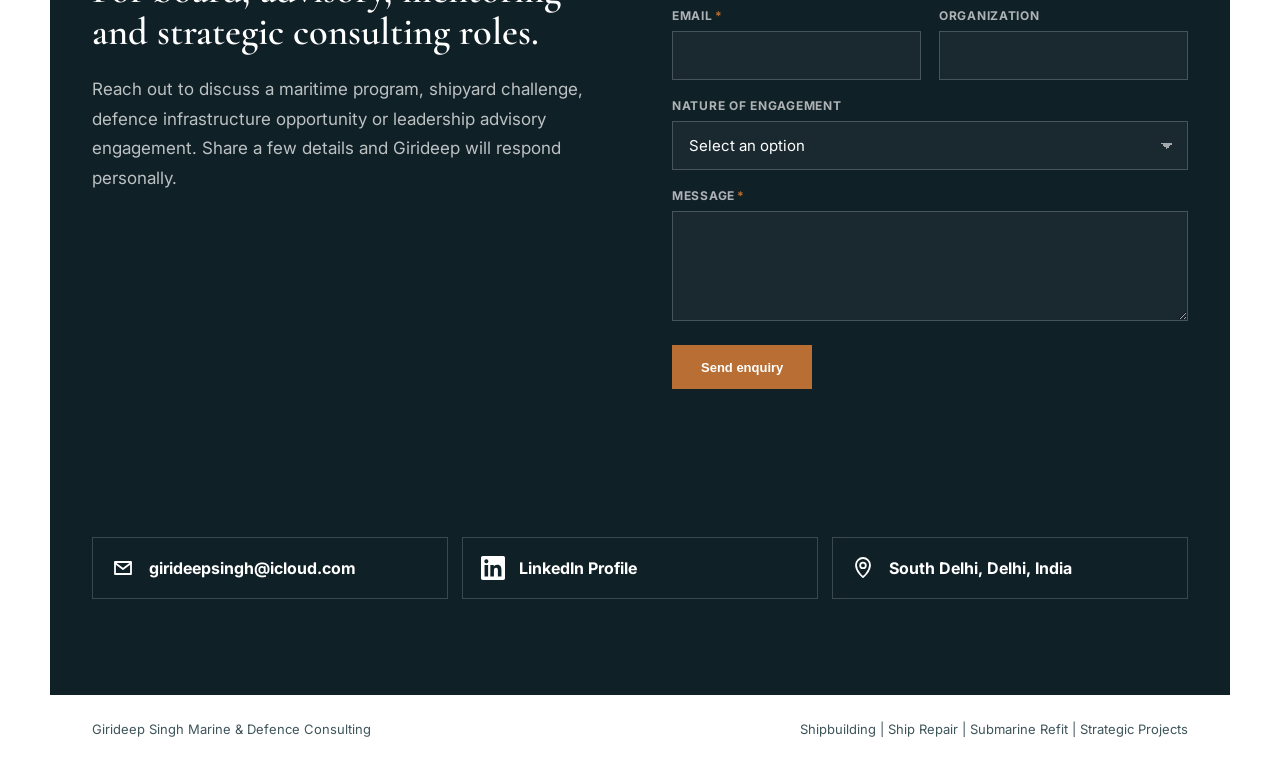
==== commit 3c333ac8: "Add scroll-triggered count-up animation and stagger fade to credentials band Co-Authored-By: Claude " ====
--- a/index.html
+++ b/index.html
@@ -14,7 +14,7 @@
       href="https://fonts.googleapis.com/css2?family=Cormorant+Garamond:wght@600;700&family=Inter:wght@400;500;600;700;800&display=swap"
       rel="stylesheet"
     />
-    <link rel="stylesheet" href="styles.css?v=19" />
+    <link rel="stylesheet" href="styles.css?v=20" />
   </head>
   <body>
     <header class="site-header" data-header>
@@ -187,15 +187,15 @@
 
       <section class="credentials" id="credentials" aria-label="Proof points">
         <div class="metric">
-          <strong>34</strong>
+          <strong data-count="34">34</strong>
           <span>Years in the Indian Navy</span>
         </div>
         <div class="metric">
-          <strong>$4B+</strong>
+          <strong data-count="4" data-prefix="$" data-suffix="B+">$4B+</strong>
           <span>Aircraft carrier programme AoN processed (GoI)</span>
         </div>
         <div class="metric">
-          <strong>~25%</strong>
+          <strong data-count="25" data-prefix="~" data-suffix="%">~25%</strong>
           <span>Average margins across 40+ ships delivered</span>
         </div>
         <div class="metric">
@@ -404,6 +404,6 @@
       <span>Shipbuilding | Ship Repair | Submarine Refit | Strategic Projects</span>
     </footer>
 
-    <script src="script.js?v=3"></script>
+    <script src="script.js?v=4"></script>
   </body>
 </html>
--- a/styles.css
+++ b/styles.css
@@ -386,6 +386,22 @@
   min-height: 198px;
   padding: 38px 42px;
   border-right: 1px solid rgba(255, 255, 255, 0.14);
+  opacity: 0;
+  transform: translateY(18px);
+  transition: opacity 0.55s ease, transform 0.55s ease;
+}
+
+.credentials.is-visible .metric:nth-child(1) { opacity: 1; transform: none; transition-delay: 0ms; }
+.credentials.is-visible .metric:nth-child(2) { opacity: 1; transform: none; transition-delay: 140ms; }
+.credentials.is-visible .metric:nth-child(3) { opacity: 1; transform: none; transition-delay: 280ms; }
+.credentials.is-visible .metric:nth-child(4) { opacity: 1; transform: none; transition-delay: 420ms; }
+
+@media (prefers-reduced-motion: reduce) {
+  .metric {
+    opacity: 1;
+    transform: none;
+    transition: none;
+  }
 }
 
 .metric strong {
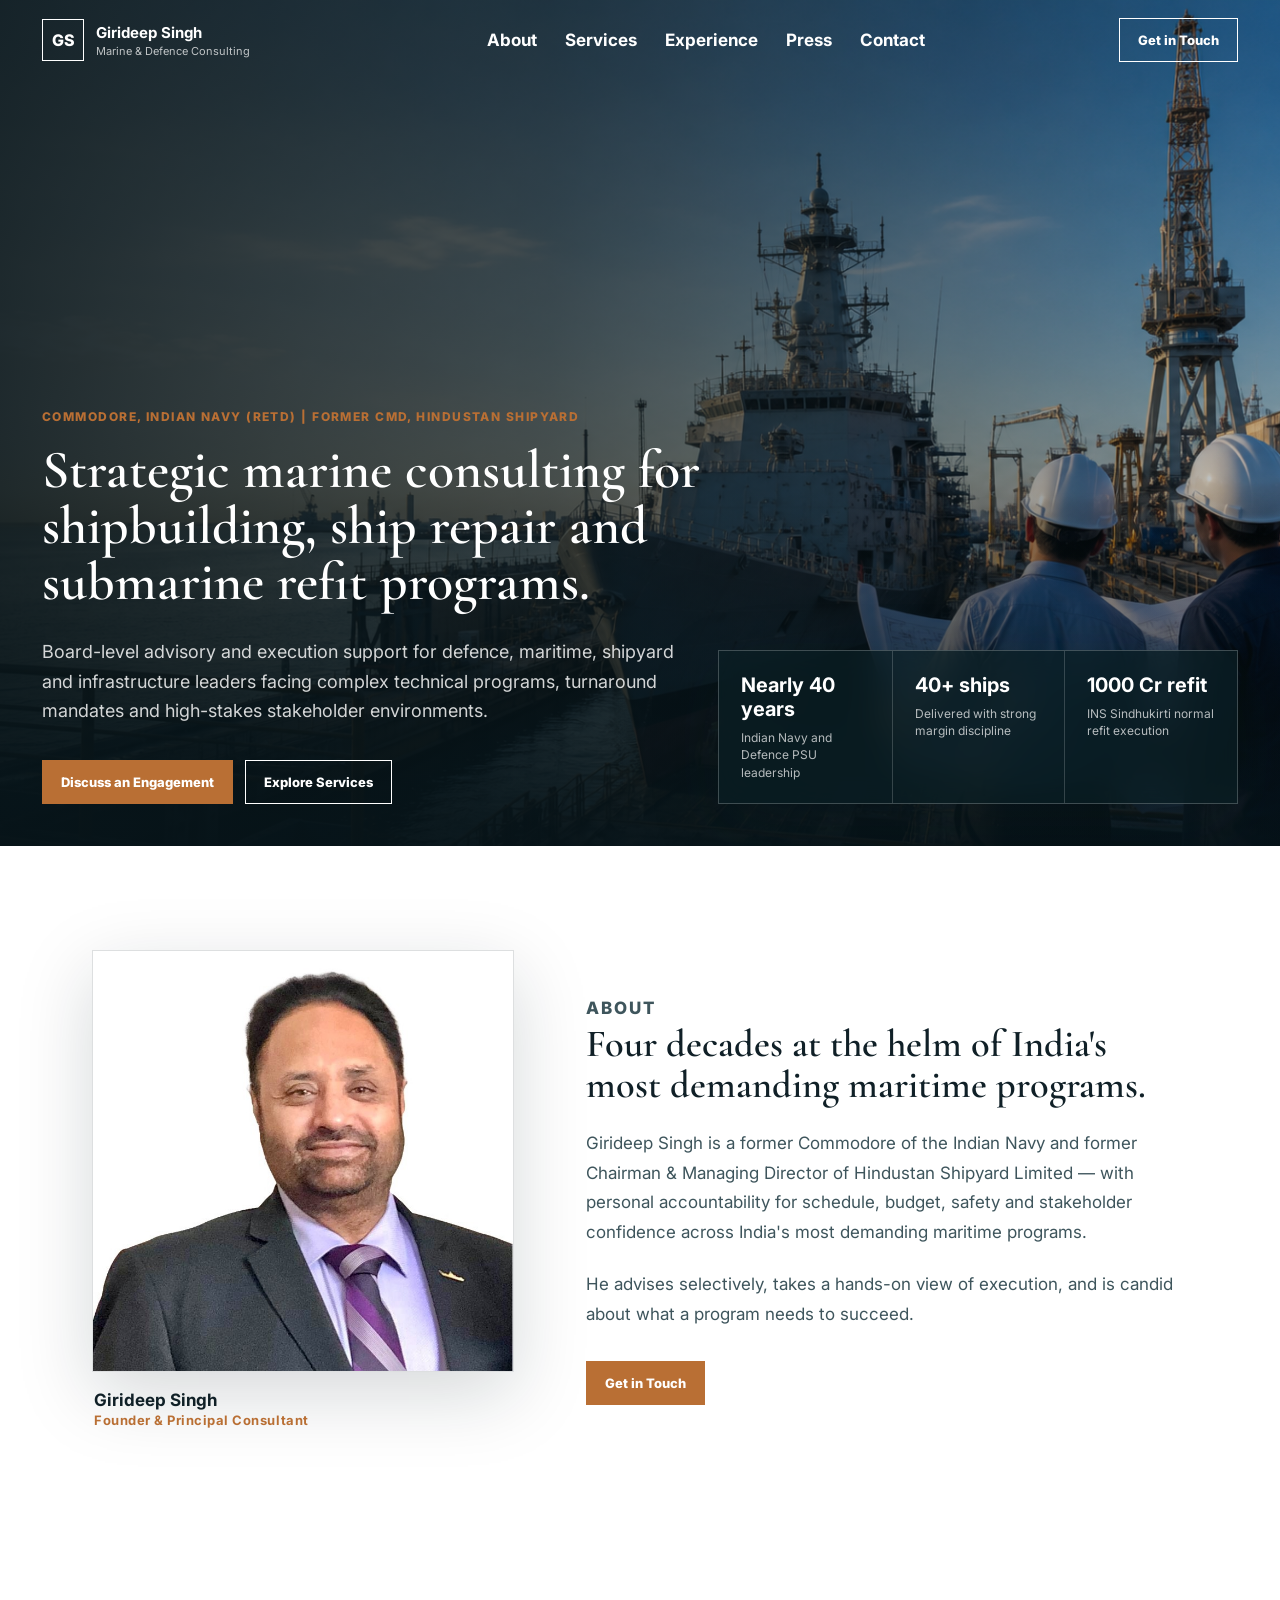
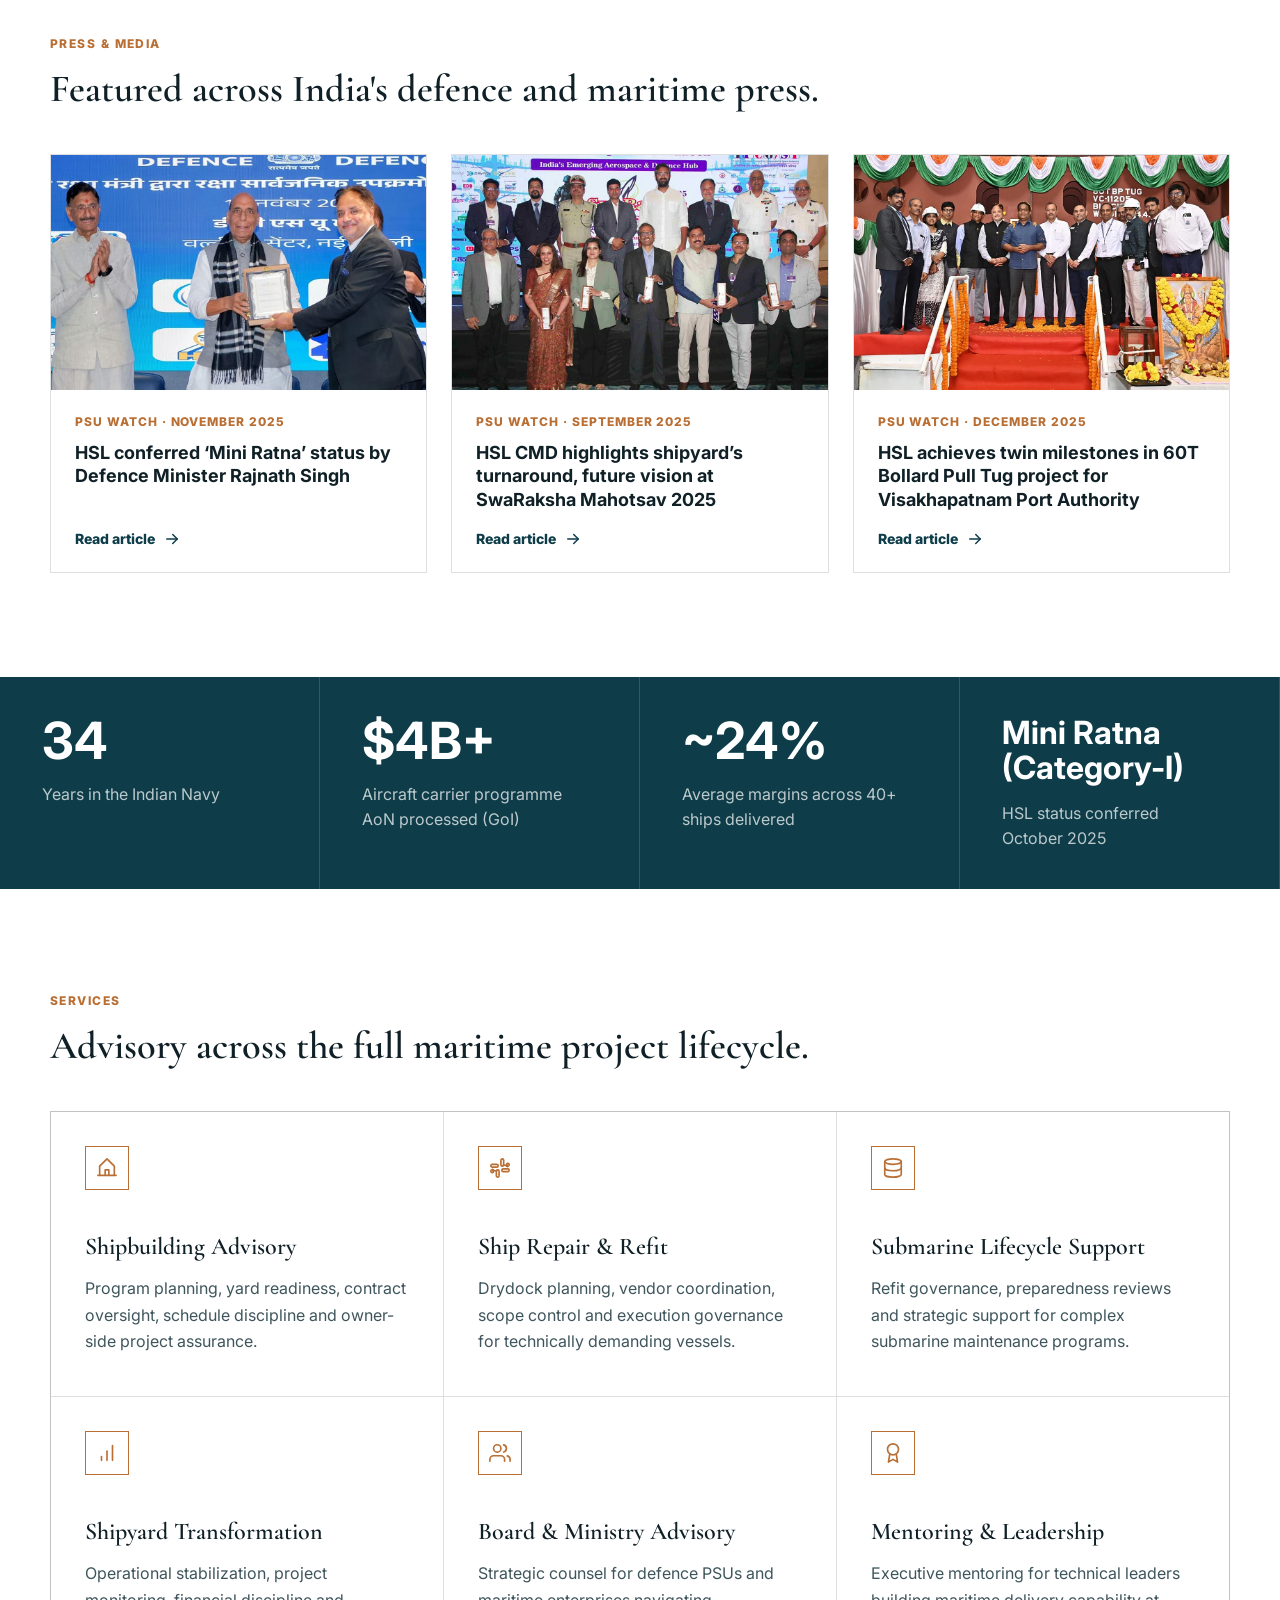
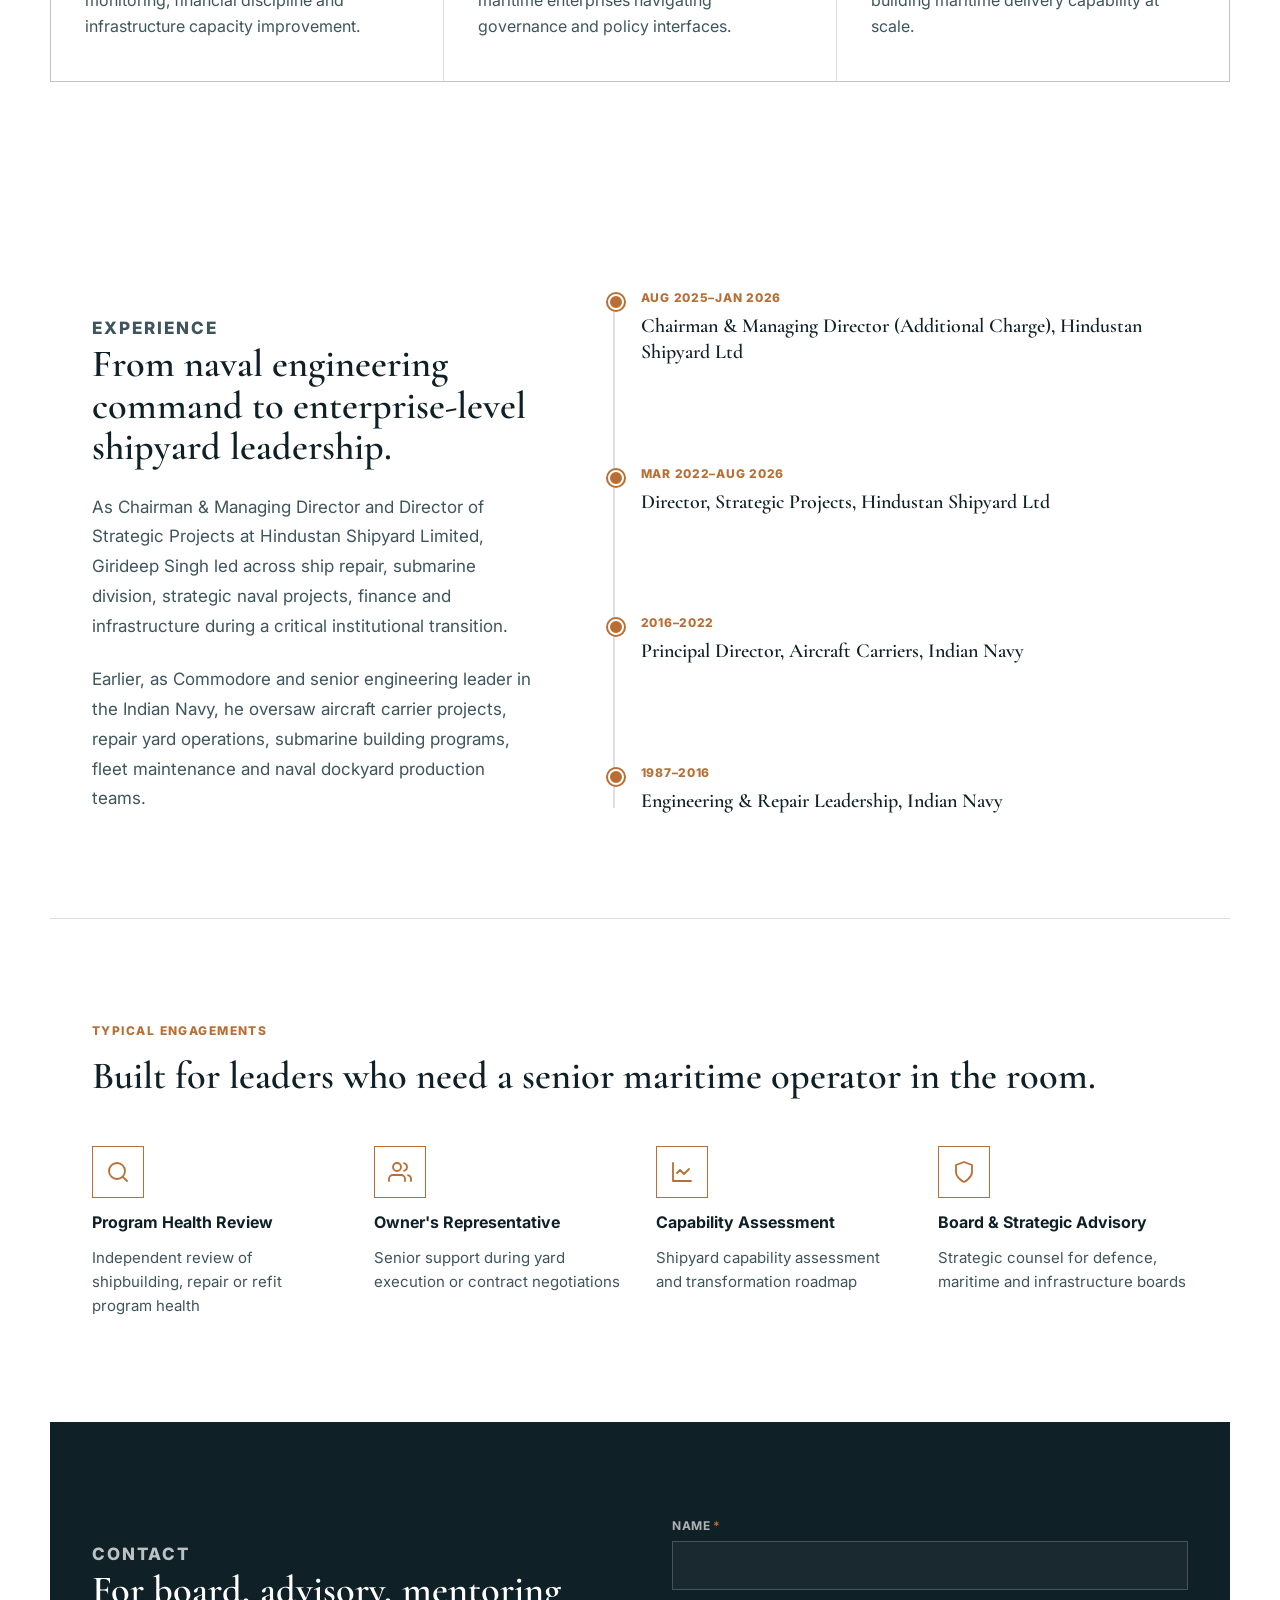
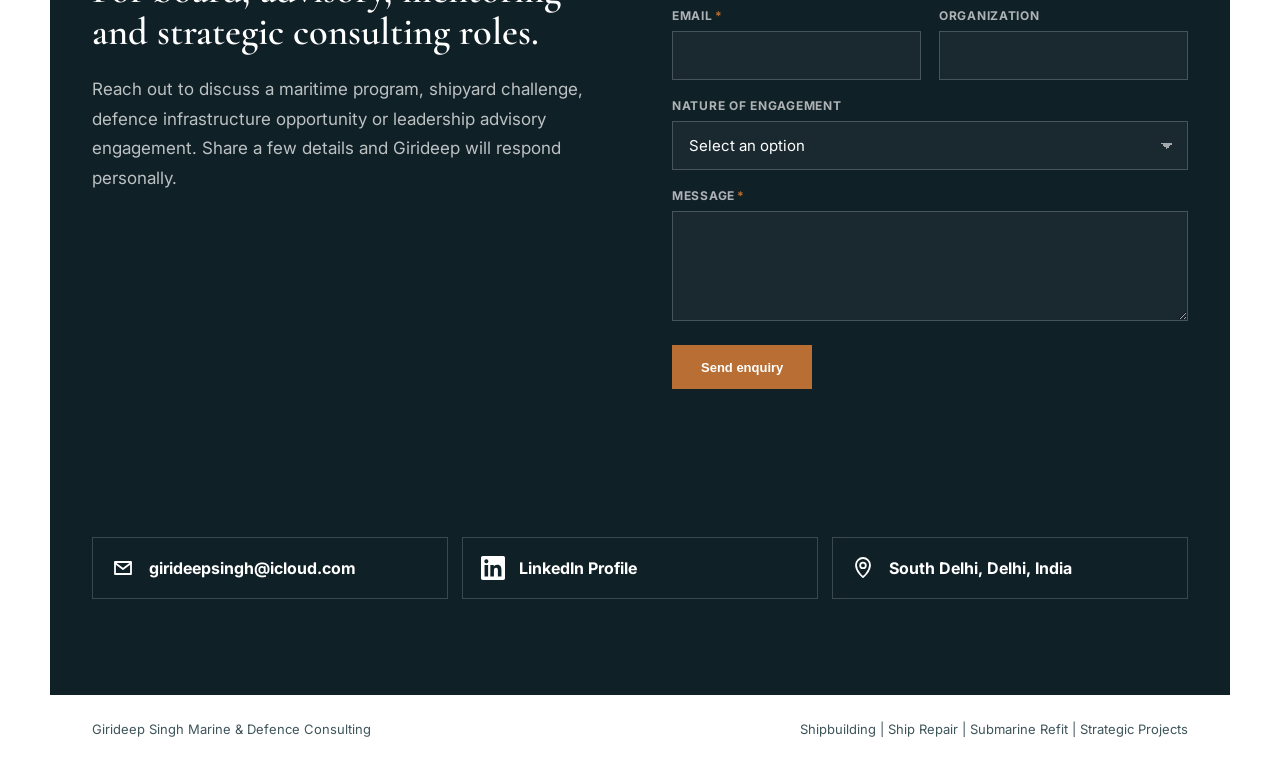
==== commit 3205adcd: "Update Director Strategic Projects end date to Aug 2026 Co-Authored-By: Claude Sonnet 4.6 <noreply@a" ====
--- a/index.html
+++ b/index.html
@@ -275,7 +275,7 @@
             <h3>Chairman &amp; Managing Director (Additional Charge), Hindustan Shipyard Ltd</h3>
           </div>
           <div class="timeline-item">
-            <time>Mar 2022–Jan 2026</time>
+            <time>Mar 2022–Aug 2026</time>
             <h3>Director, Strategic Projects, Hindustan Shipyard Ltd</h3>
           </div>
           <div class="timeline-item">
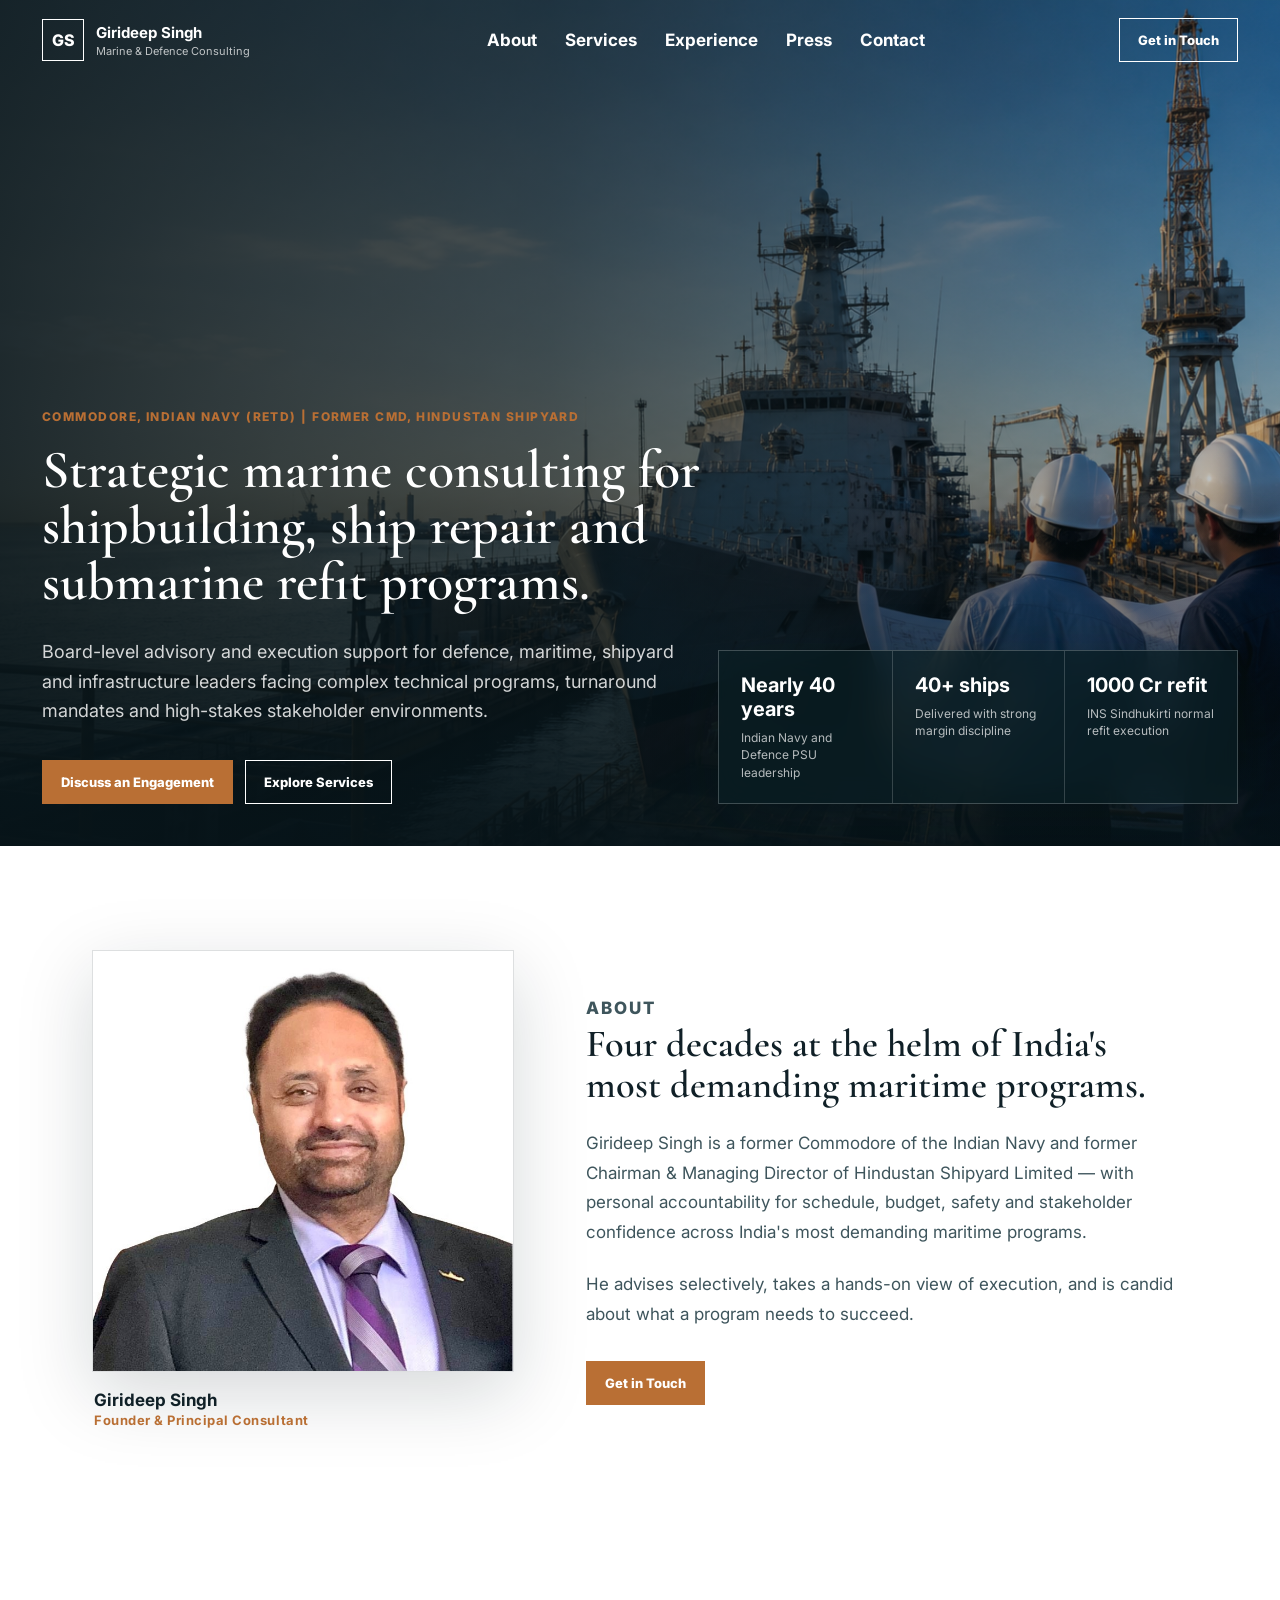
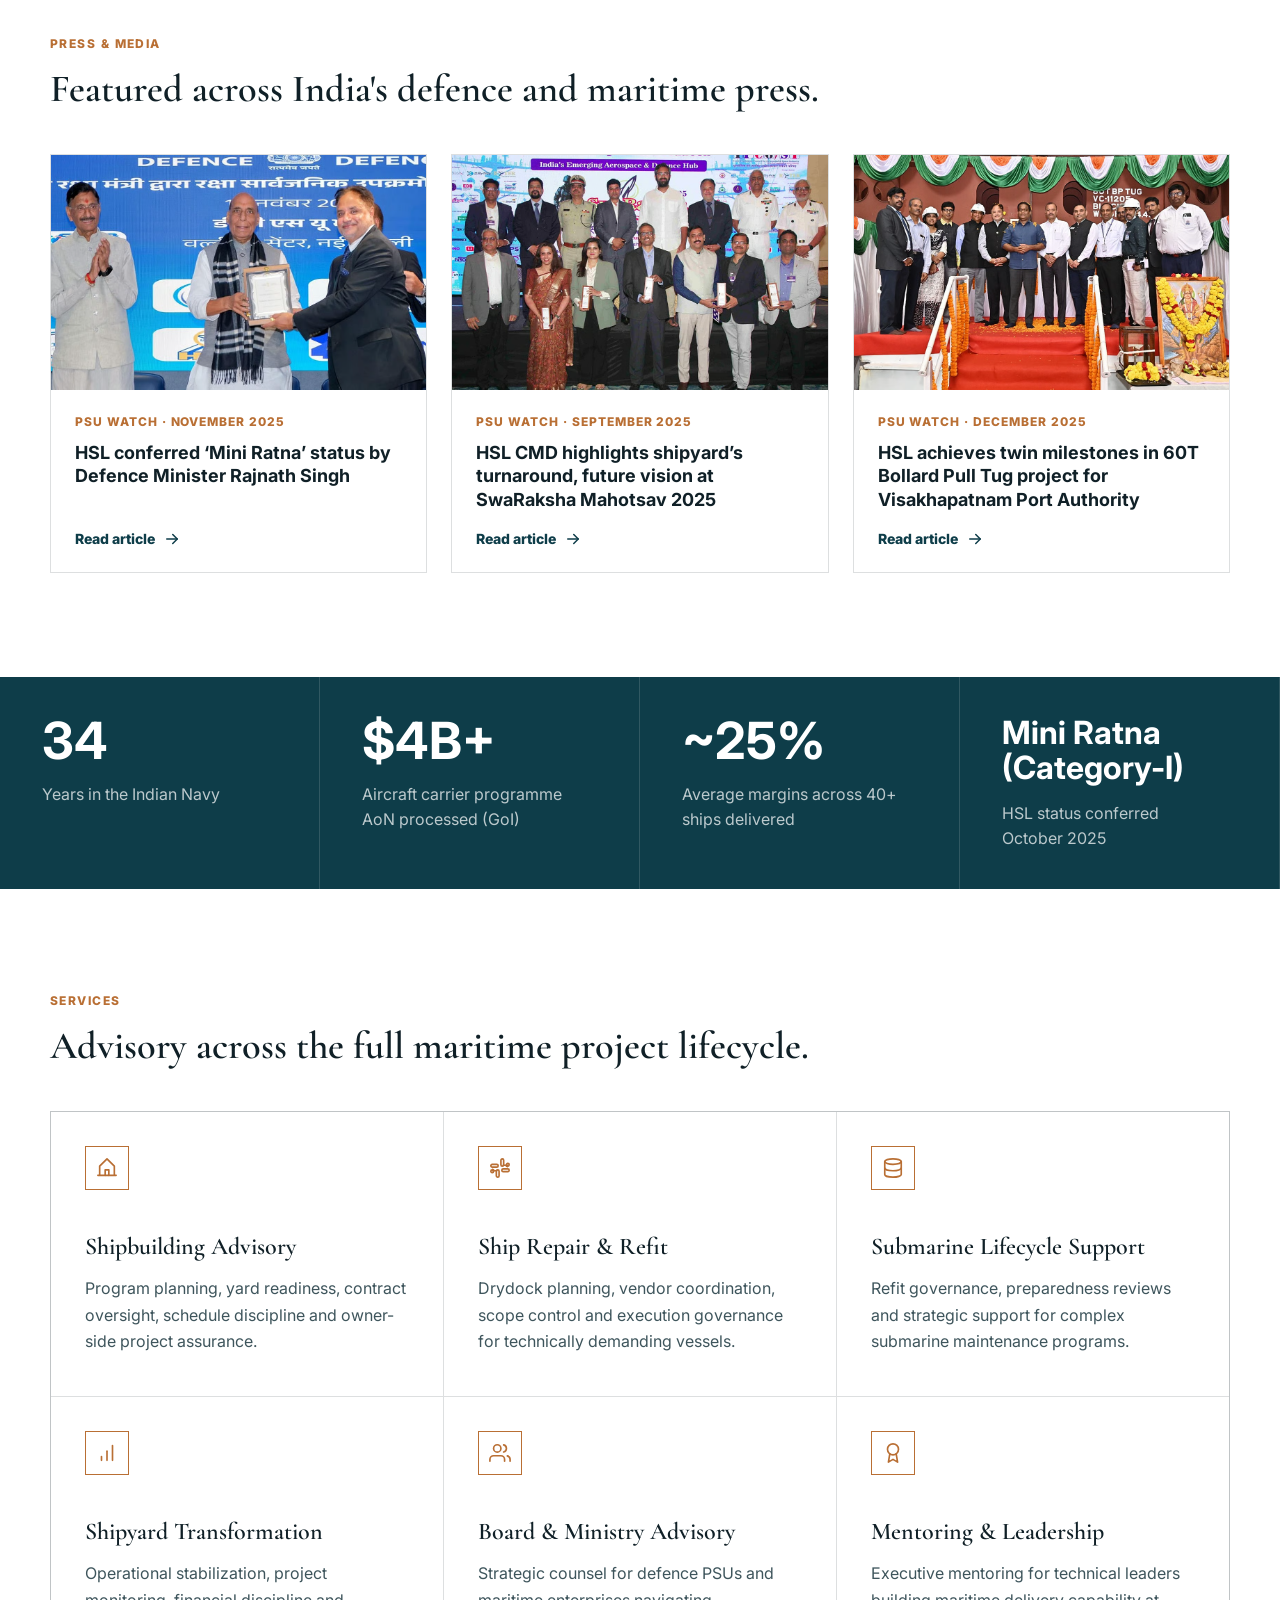
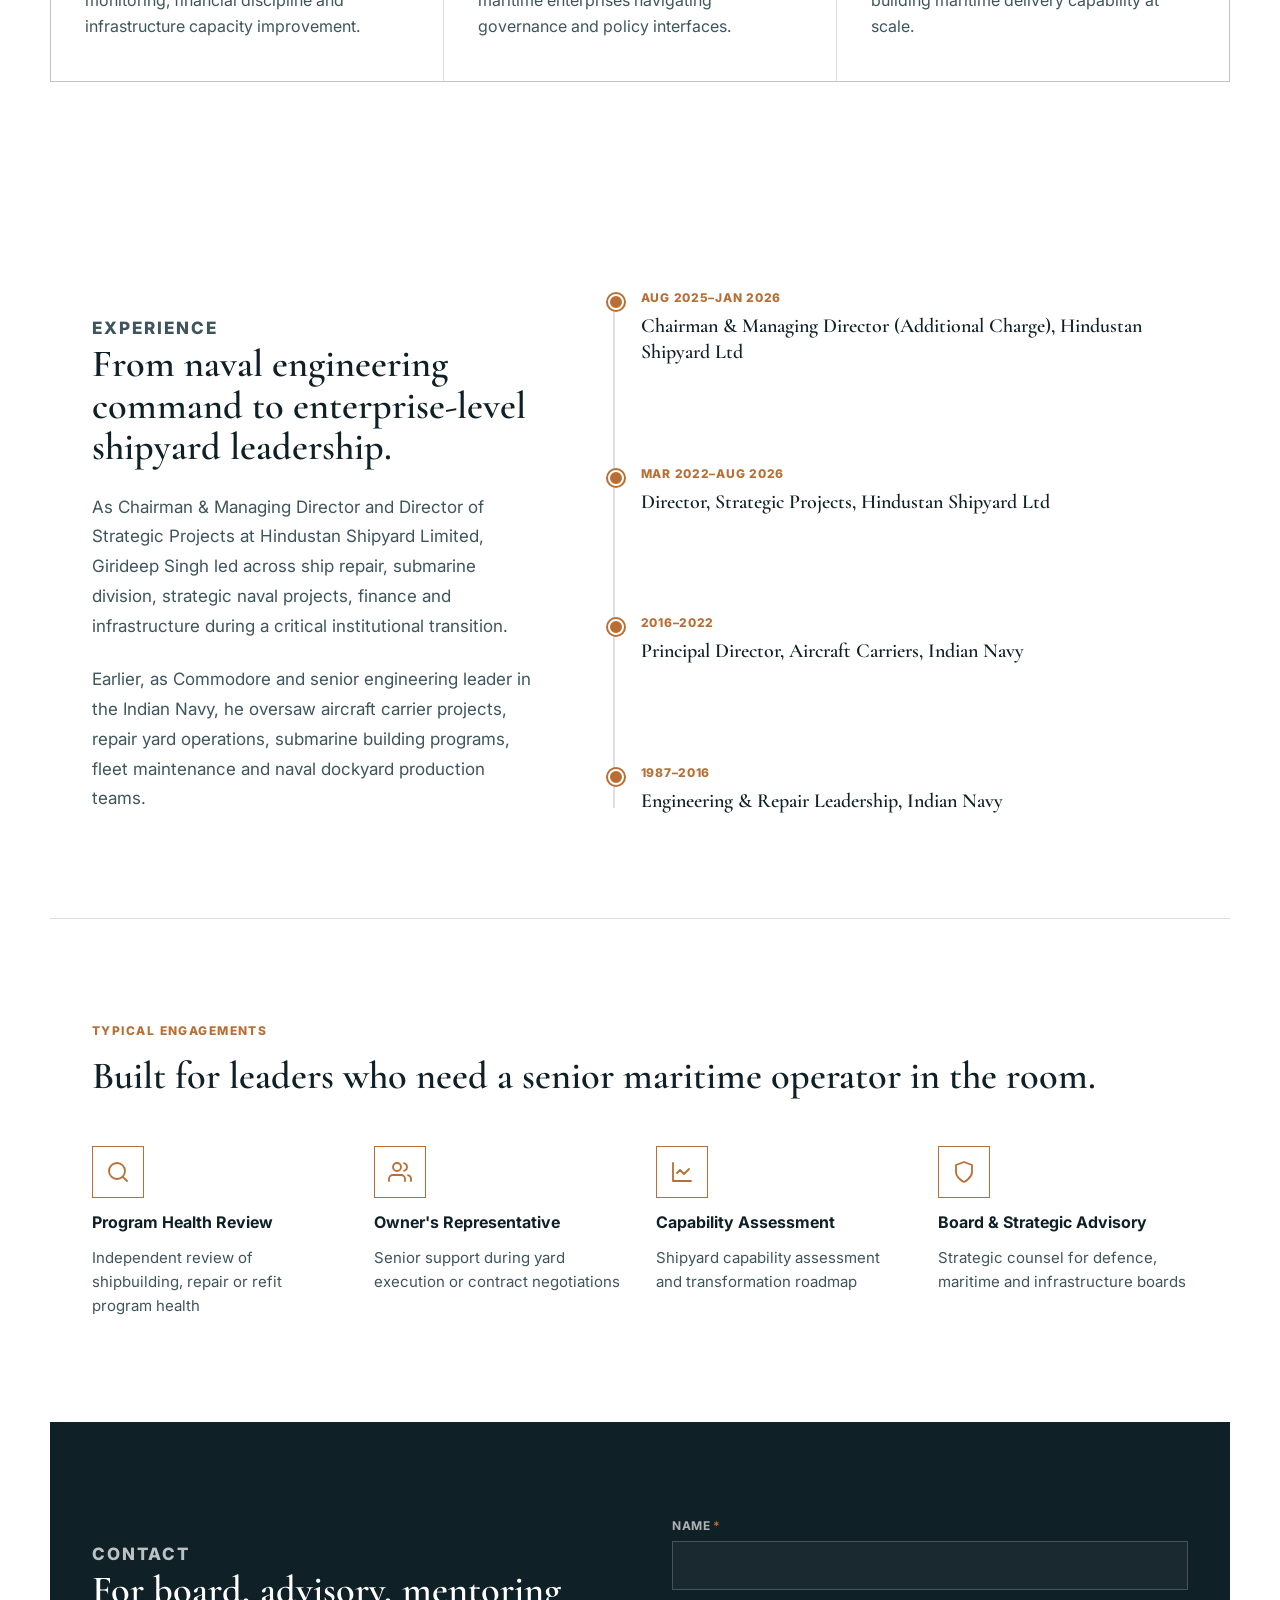
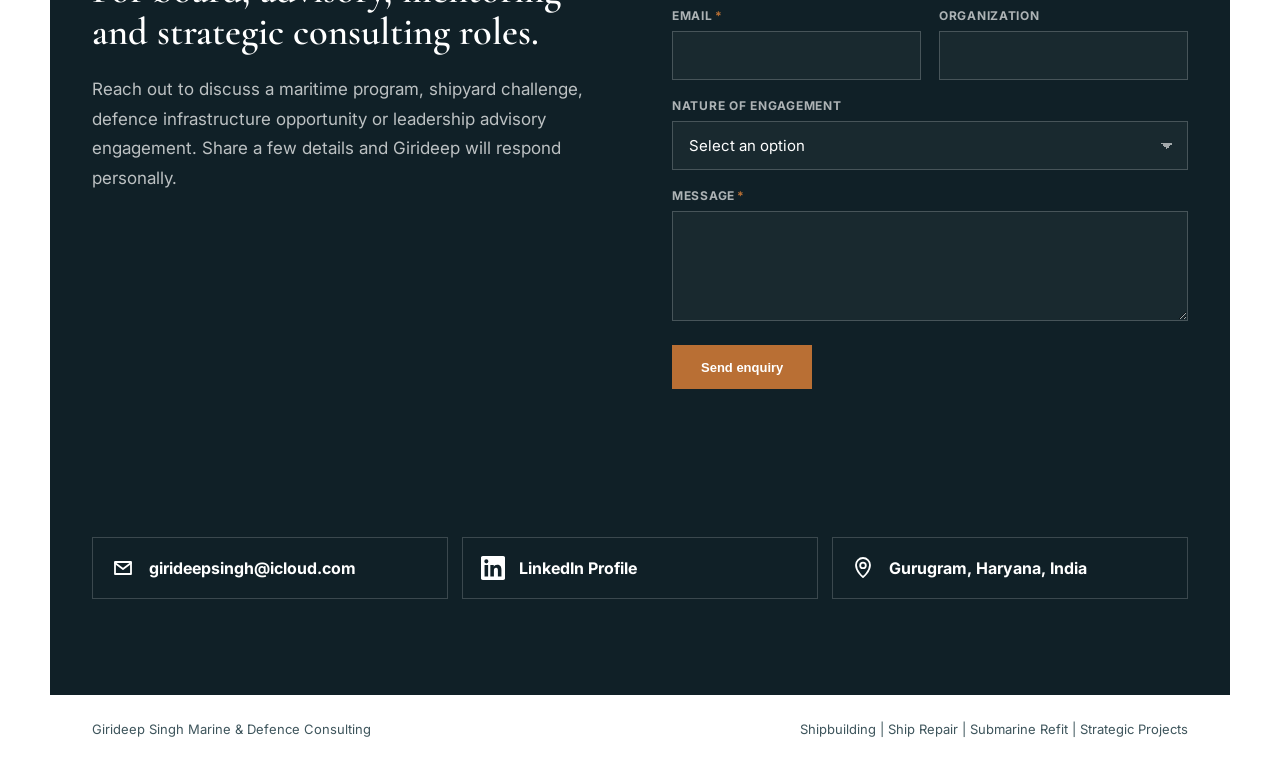
==== commit 90e3a15c: "Add stationery templates and update contact details" ====
--- a/index.html
+++ b/index.html
@@ -393,7 +393,7 @@
               <path d="M12 21s7-5.4 7-12a7 7 0 1 0-14 0c0 6.6 7 12 7 12Z" />
               <path d="M12 12.2a2.8 2.8 0 1 0 0-5.6 2.8 2.8 0 0 0 0 5.6Z" />
             </svg>
-            <span>South Delhi, Delhi, India</span>
+            <span>Gurugram, Haryana, India</span>
           </p>
         </div>
       </section>
--- a/styles.css
+++ b/styles.css
@@ -805,6 +805,20 @@
   font-size: 13px;
 }
 
+@media (max-width: 1180px) {
+  .hero {
+    min-height: auto;
+  }
+
+  .hero-panel {
+    position: relative;
+    right: auto;
+    bottom: auto;
+    width: min(720px, 100%);
+    margin-top: 32px;
+  }
+}
+
 @media (max-width: 980px) {
   .site-header {
     padding: 14px 20px;
@@ -853,10 +867,6 @@
     padding: 112px 20px 24px;
   }
 
-  .hero-content {
-    padding-bottom: 300px;
-  }
-
   .hero h1 {
     font-size: 30px;
     line-height: 1.1;
@@ -867,9 +877,7 @@
   }
 
   .hero-panel {
-    right: 20px;
-    bottom: 24px;
-    width: calc(100% - 40px);
+    width: 100%;
     grid-template-columns: 1fr;
   }
 
